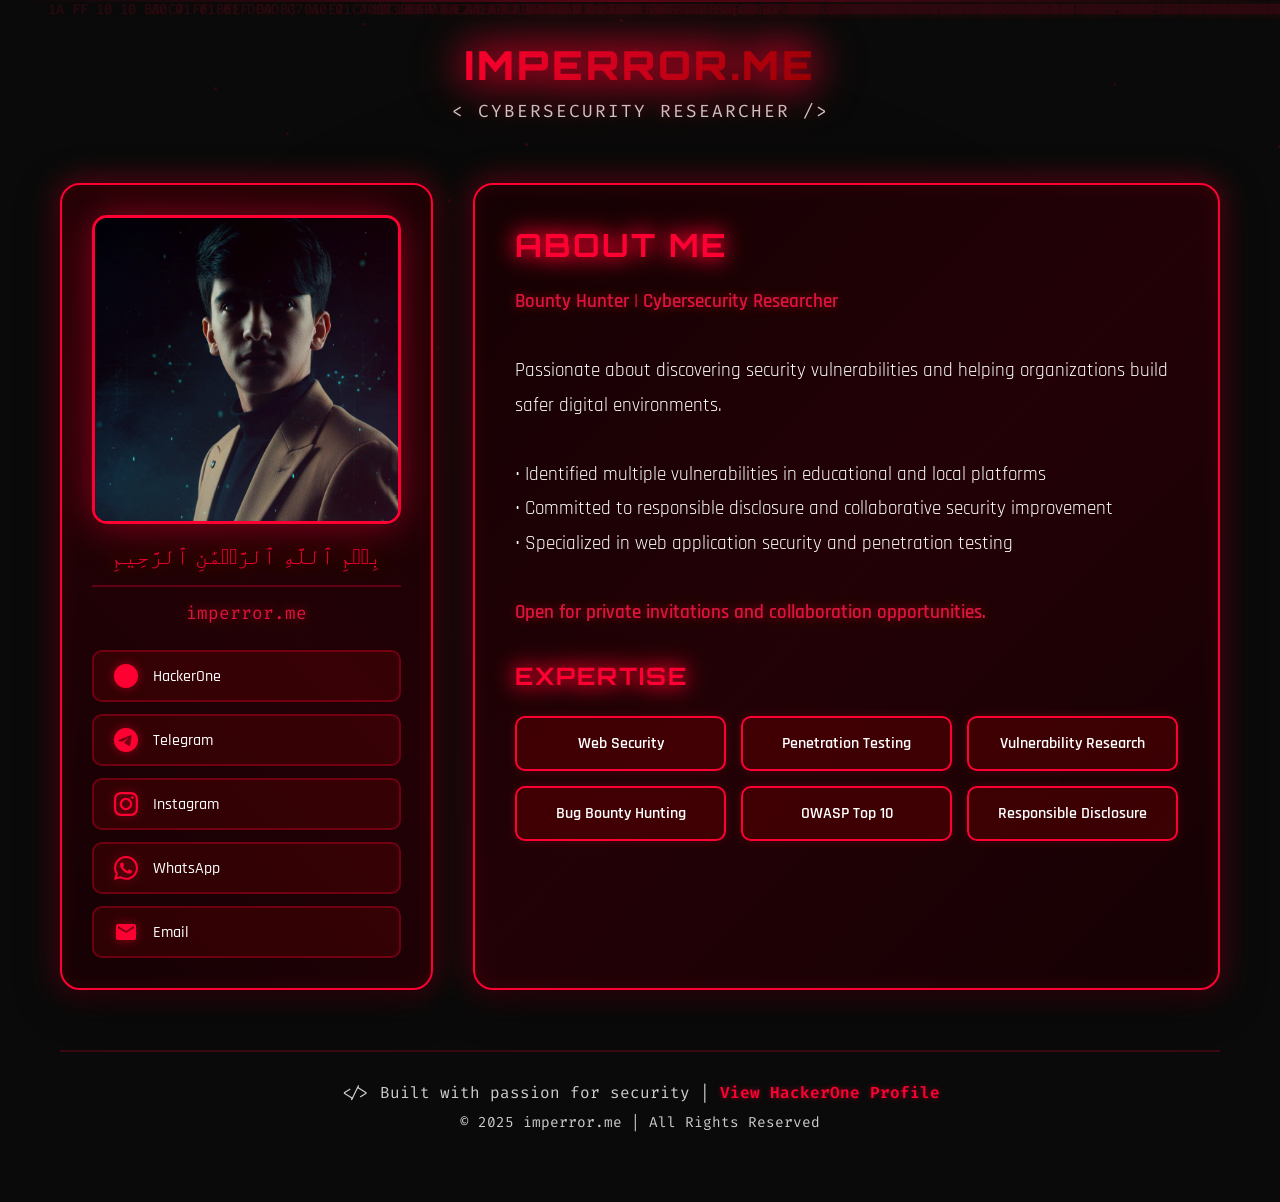
==== index.html @ f6ac3456 "Add red & black portfolio page" ====
<!DOCTYPE html>
<html lang="en">
<head>
    <meta charset="UTF-8">
    <meta name="viewport" content="width=device-width, initial-scale=1.0">
    <meta name="description" content="Abdulmajeed - Cybersecurity Researcher & Penetration Tester | imperror.me">
    <meta property="og:title" content="Abdulmajeed | Cybersecurity Researcher">
    <meta property="og:description" content="Bounty Hunter & Security Researcher specializing in vulnerability discovery and penetration testing">
    <meta property="og:url" content="https://imperror.me">
    <meta property="og:type" content="website">
    <title>Abdulmajeed | Cybersecurity Researcher</title>
    
    <!-- Fonts -->
    <link rel="preconnect" href="https://fonts.googleapis.com">
    <link rel="preconnect" href="https://fonts.gstatic.com" crossorigin>
    <link href="https://fonts.googleapis.com/css2?family=Orbitron:wght@400;500;700;900&family=Rajdhani:wght@300;400;500;600;700&family=Fira+Code:wght@300;400;500&display=swap" rel="stylesheet">
    
    <style>
        * {
            margin: 0;
            padding: 0;
            box-sizing: border-box;
        }

        :root {
            --blood-red: #ff0033;
            --dark-red: #8b0000;
            --crimson: #dc143c;
            --black: #0a0a0a;
            --darker-black: #000000;
            --card-bg: rgba(10, 0, 0, 0.85);
            --text-primary: #ffffff;
            --text-secondary: #cccccc;
            --glow-red: rgba(255, 0, 51, 0.5);
            --glow-dark-red: rgba(139, 0, 0, 0.4);
        }

        body {
            font-family: 'Rajdhani', sans-serif;
            background: var(--black);
            color: var(--text-primary);
            overflow-x: hidden;
            position: relative;
            min-height: 100vh;
        }

        /* Blood Drip Effect */
        .blood-overlay {
            position: fixed;
            top: 0;
            left: 0;
            width: 100%;
            height: 100%;
            pointer-events: none;
            z-index: 999;
            opacity: 0.1;
        }

        .blood-drip {
            position: absolute;
            width: 2px;
            height: 0;
            background: linear-gradient(to bottom, transparent, var(--blood-red));
            animation: drip linear infinite;
        }

        @keyframes drip {
            0% { height: 0; top: 0; opacity: 0; }
            10% { opacity: 1; }
            90% { opacity: 1; }
            100% { height: 100vh; top: 0; opacity: 0; }
        }

        /* Animated Background */
        .bg-animation {
            position: fixed;
            top: 0;
            left: 0;
            width: 100%;
            height: 100%;
            z-index: 0;
            opacity: 0.15;
            pointer-events: none;
            background: radial-gradient(ellipse at center, rgba(139, 0, 0, 0.2) 0%, transparent 70%);
        }

        .matrix-line {
            position: absolute;
            font-family: 'Fira Code', monospace;
            font-size: 14px;
            color: var(--blood-red);
            white-space: nowrap;
            animation: matrix-fall linear infinite;
            text-shadow: 0 0 10px var(--glow-red);
        }

        @keyframes matrix-fall {
            0% { transform: translateY(-100%); opacity: 0; }
            10% { opacity: 1; }
            90% { opacity: 1; }
            100% { transform: translateY(100vh); opacity: 0; }
        }

        /* Red Particle System */
        .particle {
            position: absolute;
            width: 3px;
            height: 3px;
            background: var(--blood-red);
            border-radius: 50%;
            animation: float-particle linear infinite;
            box-shadow: 0 0 15px var(--glow-red);
        }

        @keyframes float-particle {
            0% { transform: translate(0, 0) scale(1); opacity: 0; }
            10% { opacity: 1; }
            90% { opacity: 1; }
            100% { transform: translate(var(--tx), var(--ty)) scale(0); opacity: 0; }
        }

        /* Main Container */
        .container {
            position: relative;
            z-index: 1;
            max-width: 1200px;
            margin: 0 auto;
            padding: 40px 20px;
            min-height: 100vh;
            display: flex;
            flex-direction: column;
            justify-content: center;
        }

        /* Header */
        header {
            text-align: center;
            margin-bottom: 60px;
            animation: fadeInDown 1s ease-out;
        }

        .logo {
            font-family: 'Orbitron', sans-serif;
            font-size: 2.5rem;
            font-weight: 900;
            background: linear-gradient(135deg, var(--blood-red), var(--dark-red));
            -webkit-background-clip: text;
            -webkit-text-fill-color: transparent;
            background-clip: text;
            margin-bottom: 10px;
            text-shadow: 0 0 40px var(--glow-red);
            letter-spacing: 3px;
            animation: glow-pulse 2s ease-in-out infinite;
            filter: drop-shadow(0 0 20px var(--blood-red));
        }

        .tagline {
            font-family: 'Fira Code', monospace;
            font-size: 1.1rem;
            color: var(--text-secondary);
            letter-spacing: 2px;
            text-shadow: 0 0 10px rgba(255, 0, 51, 0.3);
        }

        @keyframes glow-pulse {
            0%, 100% { filter: brightness(1) drop-shadow(0 0 20px var(--blood-red)); }
            50% { filter: brightness(1.5) drop-shadow(0 0 40px var(--blood-red)); }
        }

        /* Main Content */
        .main-content {
            display: grid;
            grid-template-columns: 1fr 2fr;
            gap: 40px;
            margin-bottom: 60px;
            animation: fadeInUp 1s ease-out 0.3s both;
        }

        /* Profile Card */
        .profile-card {
            background: var(--card-bg);
            backdrop-filter: blur(10px);
            border: 2px solid var(--blood-red);
            border-radius: 20px;
            padding: 30px;
            box-shadow: 0 10px 40px rgba(0, 0, 0, 0.8),
                        0 0 30px var(--glow-red),
                        inset 0 0 20px rgba(139, 0, 0, 0.2);
            transition: all 0.3s ease;
            animation: slideInLeft 1s ease-out 0.5s both;
            position: relative;
            overflow: hidden;
        }

        .profile-card::before {
            content: '';
            position: absolute;
            top: -50%;
            left: -50%;
            width: 200%;
            height: 200%;
            background: linear-gradient(45deg, transparent, rgba(255, 0, 51, 0.1), transparent);
            animation: rotate-gradient 6s linear infinite;
        }

        @keyframes rotate-gradient {
            0% { transform: rotate(0deg); }
            100% { transform: rotate(360deg); }
        }

        .profile-card:hover {
            transform: translateY(-10px);
            box-shadow: 0 20px 60px rgba(0, 0, 0, 0.9),
                        0 0 60px var(--glow-red),
                        inset 0 0 30px rgba(139, 0, 0, 0.3);
            border-color: var(--crimson);
        }

        .profile-image {
            width: 100%;
            aspect-ratio: 1;
            border-radius: 15px;
            overflow: hidden;
            margin-bottom: 20px;
            border: 3px solid var(--blood-red);
            box-shadow: 0 0 40px var(--glow-red),
                        inset 0 0 20px rgba(0, 0, 0, 0.5);
            position: relative;
            z-index: 1;
        }

        .profile-image img {
            width: 100%;
            height: 100%;
            object-fit: cover;
            transition: transform 0.5s ease, filter 0.5s ease;
            filter: contrast(1.1) saturate(1.2);
        }

        .profile-image:hover img {
            transform: scale(1.08);
            filter: contrast(1.3) saturate(1.5) brightness(1.1);
        }

        .profile-image::after {
            content: '';
            position: absolute;
            top: 0;
            left: 0;
            right: 0;
            bottom: 0;
            background: linear-gradient(135deg, transparent, rgba(255, 0, 51, 0.15));
            pointer-events: none;
            z-index: 1;
        }

        .bismillah {
            text-align: center;
            font-family: 'Times New Roman', serif;
            font-size: 1.4rem;
            color: var(--blood-red);
            margin-bottom: 15px;
            padding-bottom: 15px;
            border-bottom: 2px solid rgba(255, 0, 51, 0.3);
            text-shadow: 0 0 15px var(--glow-red);
            position: relative;
            z-index: 1;
        }

        .website-link {
            text-align: center;
            font-family: 'Fira Code', monospace;
            color: var(--crimson);
            font-size: 1.1rem;
            margin-bottom: 25px;
            text-shadow: 0 0 10px var(--glow-red);
            position: relative;
            z-index: 1;
        }

        /* Social Links */
        .social-links {
            display: flex;
            flex-direction: column;
            gap: 12px;
            position: relative;
            z-index: 1;
        }

        .social-link {
            display: flex;
            align-items: center;
            gap: 15px;
            padding: 12px 20px;
            background: rgba(139, 0, 0, 0.2);
            border: 2px solid rgba(255, 0, 51, 0.3);
            border-radius: 10px;
            text-decoration: none;
            color: var(--text-primary);
            transition: all 0.3s ease;
            font-weight: 500;
            font-size: 1rem;
            position: relative;
            overflow: hidden;
        }

        .social-link::before {
            content: '';
            position: absolute;
            left: 0;
            top: 0;
            height: 100%;
            width: 0;
            background: linear-gradient(90deg, transparent, rgba(255, 0, 51, 0.3));
            transition: width 0.3s ease;
        }

        .social-link:hover::before {
            width: 100%;
        }

        .social-link:hover {
            background: rgba(139, 0, 0, 0.4);
            border-color: var(--blood-red);
            transform: translateX(10px);
            box-shadow: 0 0 30px var(--glow-red);
        }

        .social-icon {
            width: 24px;
            height: 24px;
            fill: var(--blood-red);
            flex-shrink: 0;
            filter: drop-shadow(0 0 5px var(--glow-red));
            z-index: 1;
        }

        /* About Section */
        .about-section {
            background: var(--card-bg);
            backdrop-filter: blur(10px);
            border: 2px solid var(--blood-red);
            border-radius: 20px;
            padding: 40px;
            box-shadow: 0 10px 40px rgba(0, 0, 0, 0.8),
                        0 0 30px var(--glow-red),
                        inset 0 0 20px rgba(139, 0, 0, 0.2);
            animation: slideInRight 1s ease-out 0.5s both;
            position: relative;
            overflow: hidden;
        }

        .about-section::before {
            content: '';
            position: absolute;
            top: -50%;
            right: -50%;
            width: 200%;
            height: 200%;
            background: linear-gradient(-45deg, transparent, rgba(255, 0, 51, 0.1), transparent);
            animation: rotate-gradient 8s linear infinite;
        }

        .section-title {
            font-family: 'Orbitron', sans-serif;
            font-size: 2rem;
            font-weight: 700;
            color: var(--blood-red);
            margin-bottom: 20px;
            text-shadow: 0 0 20px var(--glow-red);
            letter-spacing: 2px;
            position: relative;
            z-index: 1;
            filter: drop-shadow(0 0 10px var(--blood-red));
        }

        .about-text {
            font-size: 1.2rem;
            line-height: 1.8;
            color: var(--text-primary);
            margin-bottom: 30px;
            position: relative;
            z-index: 1;
        }

        .about-text strong {
            color: var(--crimson);
            font-weight: 600;
            text-shadow: 0 0 10px var(--glow-red);
        }

        .skills-grid {
            display: grid;
            grid-template-columns: repeat(auto-fit, minmax(200px, 1fr));
            gap: 15px;
            margin-top: 25px;
            position: relative;
            z-index: 1;
        }

        .skill-badge {
            background: rgba(139, 0, 0, 0.3);
            border: 2px solid var(--blood-red);
            border-radius: 10px;
            padding: 15px;
            text-align: center;
            font-weight: 600;
            transition: all 0.3s ease;
            font-size: 1rem;
            box-shadow: 0 0 10px rgba(255, 0, 51, 0.2);
            position: relative;
            overflow: hidden;
        }

        .skill-badge::before {
            content: '';
            position: absolute;
            top: 50%;
            left: 50%;
            width: 0;
            height: 0;
            background: radial-gradient(circle, rgba(255, 0, 51, 0.4), transparent);
            transform: translate(-50%, -50%);
            transition: width 0.5s ease, height 0.5s ease;
            border-radius: 50%;
        }

        .skill-badge:hover::before {
            width: 200%;
            height: 200%;
        }

        .skill-badge:hover {
            background: rgba(139, 0, 0, 0.5);
            transform: scale(1.05) rotate(2deg);
            box-shadow: 0 0 30px var(--glow-red);
            border-color: var(--crimson);
        }

        /* Footer */
        footer {
            text-align: center;
            padding: 30px;
            font-family: 'Fira Code', monospace;
            color: var(--text-secondary);
            animation: fadeIn 1s ease-out 1s both;
            border-top: 2px solid rgba(255, 0, 51, 0.2);
            position: relative;
            z-index: 1;
        }

        .hackerone-link {
            color: var(--blood-red);
            text-decoration: none;
            font-weight: 600;
            transition: all 0.3s ease;
            text-shadow: 0 0 5px var(--glow-red);
        }

        .hackerone-link:hover {
            text-shadow: 0 0 20px var(--glow-red);
            color: var(--crimson);
        }

        /* Animations */
        @keyframes fadeInDown {
            from {
                opacity: 0;
                transform: translateY(-30px);
            }
            to {
                opacity: 1;
                transform: translateY(0);
            }
        }

        @keyframes fadeInUp {
            from {
                opacity: 0;
                transform: translateY(30px);
            }
            to {
                opacity: 1;
                transform: translateY(0);
            }
        }

        @keyframes slideInLeft {
            from {
                opacity: 0;
                transform: translateX(-50px);
            }
            to {
                opacity: 1;
                transform: translateX(0);
            }
        }

        @keyframes slideInRight {
            from {
                opacity: 0;
                transform: translateX(50px);
            }
            to {
                opacity: 1;
                transform: translateX(0);
            }
        }

        @keyframes fadeIn {
            from { opacity: 0; }
            to { opacity: 1; }
        }

        /* Blood Splatter Effect */
        .blood-splatter {
            position: fixed;
            width: 100px;
            height: 100px;
            background: radial-gradient(circle, var(--blood-red), transparent);
            opacity: 0;
            animation: splatter 5s ease-in-out infinite;
            pointer-events: none;
            z-index: 0;
        }

        @keyframes splatter {
            0%, 100% { opacity: 0; transform: scale(0); }
            50% { opacity: 0.1; transform: scale(2); }
        }

        /* Responsive Design */
        @media (max-width: 968px) {
            .main-content {
                grid-template-columns: 1fr;
            }

            .logo {
                font-size: 2rem;
            }

            .section-title {
                font-size: 1.5rem;
            }

            .about-section {
                padding: 25px;
            }

            .profile-card {
                padding: 20px;
            }
        }

        @media (max-width: 480px) {
            .container {
                padding: 20px 15px;
            }

            .logo {
                font-size: 1.5rem;
            }

            .tagline {
                font-size: 0.9rem;
            }

            .skills-grid {
                grid-template-columns: 1fr;
            }
        }

        /* Glitch Effect on Hover */
        .glitch {
            position: relative;
            display: inline-block;
        }

        .glitch:hover::before,
        .glitch:hover::after {
            content: attr(data-text);
            position: absolute;
            top: 0;
            left: 0;
            width: 100%;
            height: 100%;
        }

        .glitch:hover::before {
            animation: glitch-1 0.3s infinite;
            color: var(--blood-red);
            z-index: -1;
        }

        .glitch:hover::after {
            animation: glitch-2 0.3s infinite;
            color: var(--dark-red);
            z-index: -2;
        }

        @keyframes glitch-1 {
            0% { transform: translate(0); }
            20% { transform: translate(-3px, 3px); }
            40% { transform: translate(-3px, -3px); }
            60% { transform: translate(3px, 3px); }
            80% { transform: translate(3px, -3px); }
            100% { transform: translate(0); }
        }

        @keyframes glitch-2 {
            0% { transform: translate(0); }
            20% { transform: translate(3px, -3px); }
            40% { transform: translate(3px, 3px); }
            60% { transform: translate(-3px, -3px); }
            80% { transform: translate(-3px, 3px); }
            100% { transform: translate(0); }
        }

        /* Scan Line Effect */
        .scan-line {
            position: fixed;
            top: 0;
            left: 0;
            width: 100%;
            height: 2px;
            background: linear-gradient(90deg, transparent, var(--blood-red), transparent);
            animation: scan 4s linear infinite;
            pointer-events: none;
            z-index: 1000;
            opacity: 0.3;
        }

        @keyframes scan {
            0% { top: 0; }
            100% { top: 100%; }
        }
    </style>
</head>
<body>
    <!-- Scan Line Effect -->
    <div class="scan-line"></div>

    <!-- Blood Drip Overlay -->
    <div class="blood-overlay" id="bloodOverlay"></div>

    <!-- Blood Splatter Effects -->
    <div class="blood-splatter" style="top: 10%; left: 5%;"></div>
    <div class="blood-splatter" style="top: 70%; right: 10%; animation-delay: 2s;"></div>
    <div class="blood-splatter" style="bottom: 20%; left: 15%; animation-delay: 3.5s;"></div>

    <!-- Animated Background -->
    <div class="bg-animation" id="bgAnimation"></div>

    <div class="container">
        <!-- Header -->
        <header>
            <h1 class="logo glitch" data-text="IMPERROR.ME">IMPERROR.ME</h1>
            <p class="tagline">&lt; CYBERSECURITY RESEARCHER /&gt;</p>
        </header>

        <!-- Main Content -->
        <div class="main-content">
            <!-- Profile Card -->
            <div class="profile-card">
                <div class="profile-image">
                    <img src="[data-uri]" alt="Abdulmajeed - Cybersecurity Researcher" id="profileImage">
                </div>

                <div class="bismillah">بِسۡمِ ٱللَّهِ ٱلرَّحۡمَٰنِ ٱلرَّحِيمِ</div>
                <div class="website-link">imperror.me</div>

                <div class="social-links">
                    <a href="https://hackerone.com/iq_max" target="_blank" class="social-link">
                        <svg class="social-icon" viewBox="0 0 24 24" xmlns="http://www.w3.org/2000/svg">
                            <path d="M12 0C5.373 0 0 5.373 0 12s5.373 12 12 12 12-5.373 12-12S18.627 0 12 0zm4.5 7.5h-9v9h9v-9z"/>
                        </svg>
                        <span>HackerOne</span>
                    </a>

                    <a href="https://t.me/majeed964" target="_blank" class="social-link">
                        <svg class="social-icon" viewBox="0 0 24 24" xmlns="http://www.w3.org/2000/svg">
                            <path d="M12 0C5.373 0 0 5.373 0 12s5.373 12 12 12 12-5.373 12-12S18.627 0 12 0zm5.562 8.161c-.18 1.897-.962 6.502-1.359 8.627-.168.9-.5 1.201-.82 1.23-.697.064-1.226-.461-1.901-.903-1.056-.693-1.653-1.124-2.678-1.8-1.185-.781-.417-1.21.258-1.91.177-.184 3.247-2.977 3.307-3.23.007-.032.014-.15-.056-.212s-.174-.041-.249-.024c-.106.024-1.793 1.139-5.062 3.345-.479.329-.913.489-1.302.481-.428-.009-1.252-.241-1.865-.44-.752-.244-1.349-.374-1.297-.789.027-.216.325-.437.893-.663 3.498-1.524 5.831-2.529 6.998-3.014 3.332-1.386 4.025-1.627 4.476-1.635.099-.002.321.023.465.14.121.099.155.232.171.326.016.093.036.307.02.473z"/>
                        </svg>
                        <span>Telegram</span>
                    </a>

                    <a href="https://instagram.com/jqd.u" target="_blank" class="social-link">
                        <svg class="social-icon" viewBox="0 0 24 24" xmlns="http://www.w3.org/2000/svg">
                            <path d="M12 2.163c3.204 0 3.584.012 4.85.07 3.252.148 4.771 1.691 4.919 4.919.058 1.265.069 1.645.069 4.849 0 3.205-.012 3.584-.069 4.849-.149 3.225-1.664 4.771-4.919 4.919-1.266.058-1.644.07-4.85.07-3.204 0-3.584-.012-4.849-.07-3.26-.149-4.771-1.699-4.919-4.92-.058-1.265-.07-1.644-.07-4.849 0-3.204.013-3.583.07-4.849.149-3.227 1.664-4.771 4.919-4.919 1.266-.057 1.645-.069 4.849-.069zm0-2.163c-3.259 0-3.667.014-4.947.072-4.358.2-6.78 2.618-6.98 6.98-.059 1.281-.073 1.689-.073 4.948 0 3.259.014 3.668.072 4.948.2 4.358 2.618 6.78 6.98 6.98 1.281.058 1.689.072 4.948.072 3.259 0 3.668-.014 4.948-.072 4.354-.2 6.782-2.618 6.979-6.98.059-1.28.073-1.689.073-4.948 0-3.259-.014-3.667-.072-4.947-.196-4.354-2.617-6.78-6.979-6.98-1.281-.059-1.69-.073-4.949-.073zm0 5.838c-3.403 0-6.162 2.759-6.162 6.162s2.759 6.163 6.162 6.163 6.162-2.759 6.162-6.163c0-3.403-2.759-6.162-6.162-6.162zm0 10.162c-2.209 0-4-1.79-4-4 0-2.209 1.791-4 4-4s4 1.791 4 4c0 2.21-1.791 4-4 4zm6.406-11.845c-.796 0-1.441.645-1.441 1.44s.645 1.44 1.441 1.44c.795 0 1.439-.645 1.439-1.44s-.644-1.44-1.439-1.44z"/>
                        </svg>
                        <span>Instagram</span>
                    </a>

                    <a href="https://wa.me/9647723486482" target="_blank" class="social-link">
                        <svg class="social-icon" viewBox="0 0 24 24" xmlns="http://www.w3.org/2000/svg">
                            <path d="M17.472 14.382c-.297-.149-1.758-.867-2.03-.967-.273-.099-.471-.148-.67.15-.197.297-.767.966-.94 1.164-.173.199-.347.223-.644.075-.297-.15-1.255-.463-2.39-1.475-.883-.788-1.48-1.761-1.653-2.059-.173-.297-.018-.458.13-.606.134-.133.298-.347.446-.52.149-.174.198-.298.298-.497.099-.198.05-.371-.025-.52-.075-.149-.669-1.612-.916-2.207-.242-.579-.487-.5-.669-.51-.173-.008-.371-.01-.57-.01-.198 0-.52.074-.792.372-.272.297-1.04 1.016-1.04 2.479 0 1.462 1.065 2.875 1.213 3.074.149.198 2.096 3.2 5.077 4.487.709.306 1.262.489 1.694.625.712.227 1.36.195 1.871.118.571-.085 1.758-.719 2.006-1.413.248-.694.248-1.289.173-1.413-.074-.124-.272-.198-.57-.347m-5.421 7.403h-.004a9.87 9.87 0 01-5.031-1.378l-.361-.214-3.741.982.998-3.648-.235-.374a9.86 9.86 0 01-1.51-5.26c.001-5.45 4.436-9.884 9.888-9.884 2.64 0 5.122 1.03 6.988 2.898a9.825 9.825 0 012.893 6.994c-.003 5.45-4.437 9.884-9.885 9.884m8.413-18.297A11.815 11.815 0 0012.05 0C5.495 0 .16 5.335.157 11.892c0 2.096.547 4.142 1.588 5.945L.057 24l6.305-1.654a11.882 11.882 0 005.683 1.448h.005c6.554 0 11.89-5.335 11.893-11.893a11.821 11.821 0 00-3.48-8.413Z"/>
                        </svg>
                        <span>WhatsApp</span>
                    </a>

                    <a href="mailto:iq_max@wearehackerone.com" class="social-link">
                        <svg class="social-icon" viewBox="0 0 24 24" xmlns="http://www.w3.org/2000/svg">
                            <path d="M20 4H4c-1.1 0-1.99.9-1.99 2L2 18c0 1.1.9 2 2 2h16c1.1 0 2-.9 2-2V6c0-1.1-.9-2-2-2zm0 4l-8 5-8-5V6l8 5 8-5v2z"/>
                        </svg>
                        <span>Email</span>
                    </a>
                </div>
            </div>

            <!-- About Section -->
            <div class="about-section">
                <h2 class="section-title">ABOUT ME</h2>
                <div class="about-text">
                    <strong>Bounty Hunter | Cybersecurity Researcher</strong><br><br>
                    
                    Passionate about discovering security vulnerabilities and helping organizations build safer digital environments.<br><br>
                    
                    • Identified multiple vulnerabilities in educational and local platforms<br>
                    • Committed to responsible disclosure and collaborative security improvement<br>
                    • Specialized in web application security and penetration testing<br><br>
                    
                    <strong>Open for private invitations and collaboration opportunities.</strong>
                </div>

                <h3 class="section-title" style="font-size: 1.5rem; margin-top: 30px;">EXPERTISE</h3>
                <div class="skills-grid">
                    <div class="skill-badge">Web Security</div>
                    <div class="skill-badge">Penetration Testing</div>
                    <div class="skill-badge">Vulnerability Research</div>
                    <div class="skill-badge">Bug Bounty Hunting</div>
                    <div class="skill-badge">OWASP Top 10</div>
                    <div class="skill-badge">Responsible Disclosure</div>
                </div>
            </div>
        </div>

        <!-- Footer -->
        <footer>
            <p>
                &lt;/&gt; Built with passion for security | 
                <a href="https://hackerone.com/iq_max" target="_blank" class="hackerone-link">View HackerOne Profile</a>
            </p>
            <p style="margin-top: 10px; font-size: 0.9rem;">© 2025 imperror.me | All Rights Reserved</p>
        </footer>
    </div>

    <script>
        // Matrix Background Animation with Red Theme
        function createMatrixEffect() {
            const container = document.getElementById('bgAnimation');
            const lines = 20;
            
            for (let i = 0; i < lines; i++) {
                const line = document.createElement('div');
                line.className = 'matrix-line';
                line.style.left = `${Math.random() * 100}%`;
                line.style.animationDuration = `${5 + Math.random() * 10}s`;
                line.style.animationDelay = `${Math.random() * 5}s`;
                
                const codes = ['01', '10', '0x', '1A', 'FF', 'A0', 'B3', 'C7', 'D9', 'E2', 'DEAD', 'BEEF'];
                let text = '';
                for (let j = 0; j < 20; j++) {
                    text += codes[Math.floor(Math.random() * codes.length)] + ' ';
                }
                line.textContent = text;
                
                container.appendChild(line);
            }
        }

        // Red Particle System
        function createParticles() {
            const container = document.getElementById('bgAnimation');
            const particles = 40;
            
            for (let i = 0; i < particles; i++) {
                const particle = document.createElement('div');
                particle.className = 'particle';
                particle.style.left = `${Math.random() * 100}%`;
                particle.style.top = `${Math.random() * 100}%`;
                particle.style.setProperty('--tx', `${(Math.random() - 0.5) * 200}px`);
                particle.style.setProperty('--ty', `${(Math.random() - 0.5) * 200}px`);
                particle.style.animationDuration = `${3 + Math.random() * 4}s`;
                particle.style.animationDelay = `${Math.random() * 3}s`;
                
                container.appendChild(particle);
            }
        }

        // Blood Drip Effect
        function createBloodDrips() {
            const container = document.getElementById('bloodOverlay');
            const drips = 10;
            
            for (let i = 0; i < drips; i++) {
                const drip = document.createElement('div');
                drip.className = 'blood-drip';
                drip.style.left = `${Math.random() * 100}%`;
                drip.style.animationDuration = `${3 + Math.random() * 5}s`;
                drip.style.animationDelay = `${Math.random() * 4}s`;
                
                container.appendChild(drip);
            }
        }

        // Initialize all effects
        createMatrixEffect();
        createParticles();
        createBloodDrips();
    </script>
</body>
</html>
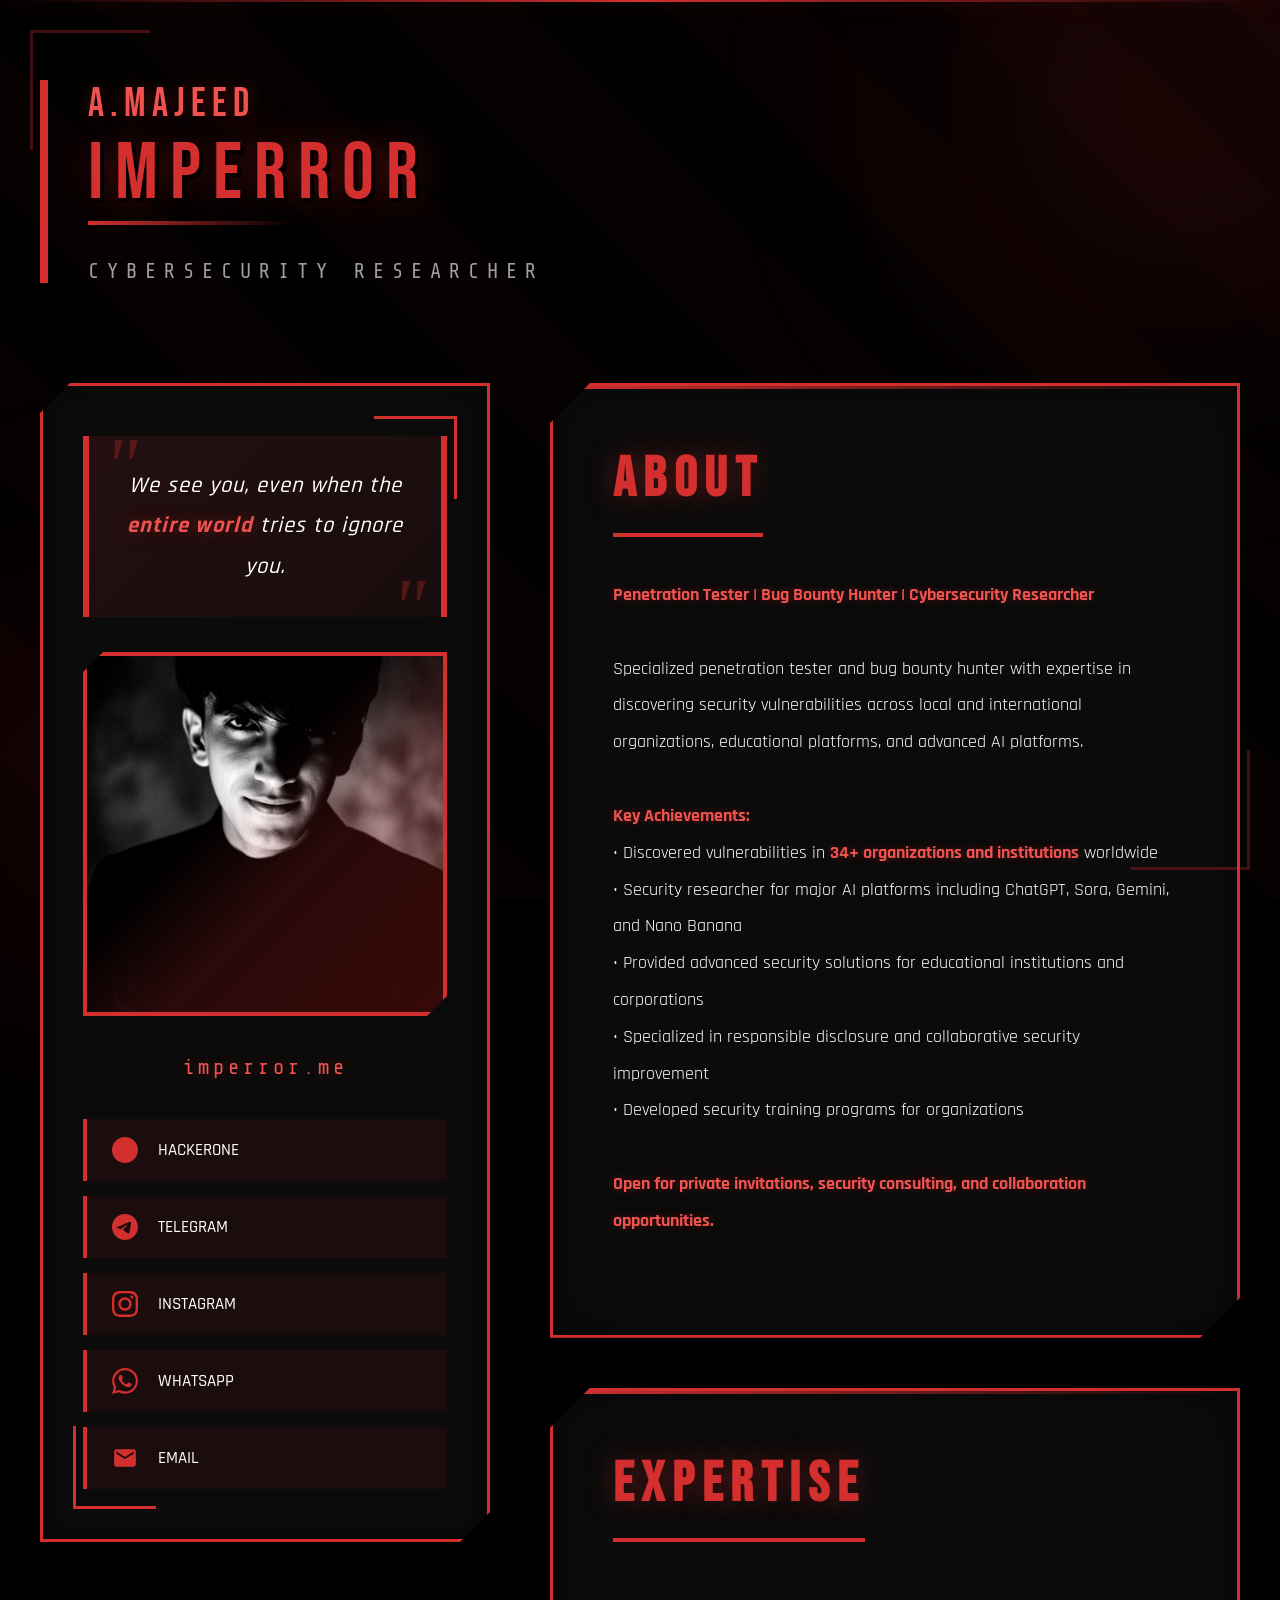
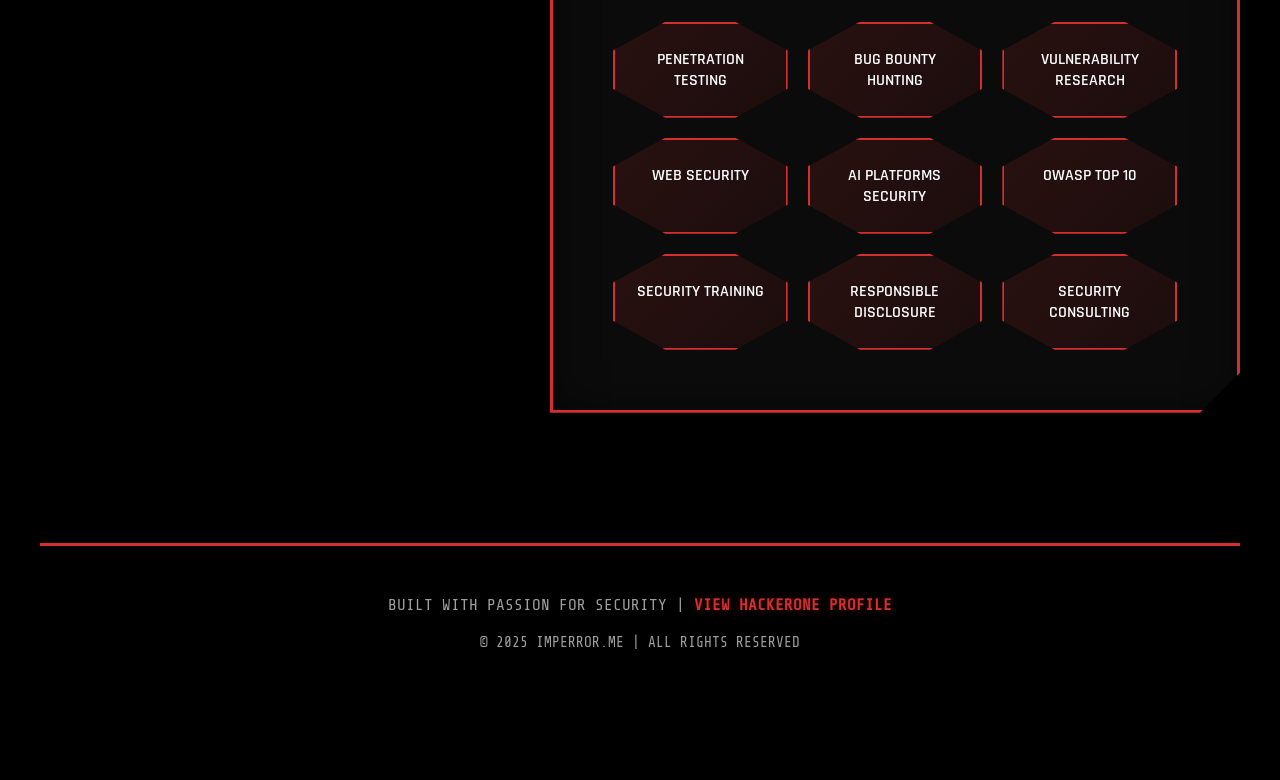
==== commit 6b602c7b: "Update index.html" ====
--- a/index.html
+++ b/index.html
@@ -5,7 +5,7 @@
     <meta name="viewport" content="width=device-width, initial-scale=1.0">
     <meta name="description" content="Abdulmajeed - Cybersecurity Researcher & Penetration Tester | imperror.me">
     <meta property="og:title" content="Abdulmajeed | Cybersecurity Researcher">
-    <meta property="og:description" content="Bounty Hunter & Security Researcher specializing in vulnerability discovery and penetration testing">
+    <meta property="og:description" content="Penetration Tester & Bug Bounty Hunter - 34+ Organizations Secured">
     <meta property="og:url" content="https://imperror.me">
     <meta property="og:type" content="website">
     <title>Abdulmajeed | Cybersecurity Researcher</title>
@@ -13,7 +13,7 @@
     <!-- Fonts -->
     <link rel="preconnect" href="https://fonts.googleapis.com">
     <link rel="preconnect" href="https://fonts.gstatic.com" crossorigin>
-    <link href="https://fonts.googleapis.com/css2?family=Orbitron:wght@400;500;700;900&family=Rajdhani:wght@300;400;500;600;700&family=Fira+Code:wght@300;400;500&display=swap" rel="stylesheet">
+    <link href="https://fonts.googleapis.com/css2?family=Bebas+Neue&family=Rajdhani:wght@300;400;500;600;700&family=Share+Tech+Mono&display=swap" rel="stylesheet">
     
     <style>
         * {
@@ -23,223 +23,234 @@
         }
 
         :root {
-            --blood-red: #ff0033;
-            --dark-red: #8b0000;
-            --crimson: #dc143c;
-            --black: #0a0a0a;
-            --darker-black: #000000;
-            --card-bg: rgba(10, 0, 0, 0.85);
-            --text-primary: #ffffff;
-            --text-secondary: #cccccc;
-            --glow-red: rgba(255, 0, 51, 0.5);
-            --glow-dark-red: rgba(139, 0, 0, 0.4);
+            --blood-red: #d32f2f;
+            --dark-blood: #b71c1c;
+            --light-blood: #ef5350;
+            --deep-black: #0d0d0d;
+            --pure-black: #000000;
+            --card-bg: rgba(13, 13, 13, 0.92);
+            --text-white: #ffffff;
+            --text-gray: #9e9e9e;
+            --red-glow: rgba(211, 47, 47, 0.4);
+            --red-shadow: rgba(183, 28, 28, 0.6);
         }
 
         body {
             font-family: 'Rajdhani', sans-serif;
-            background: var(--black);
-            color: var(--text-primary);
+            background: var(--pure-black);
+            color: var(--text-white);
             overflow-x: hidden;
             position: relative;
-            min-height: 100vh;
-        }
-
-        /* Blood Drip Effect */
-        .blood-overlay {
+        }
+
+        /* Diagonal Stripes Background */
+        .stripe-bg {
             position: fixed;
             top: 0;
             left: 0;
             width: 100%;
             height: 100%;
+            background: 
+                repeating-linear-gradient(
+                    45deg,
+                    transparent,
+                    transparent 100px,
+                    rgba(211, 47, 47, 0.03) 100px,
+                    rgba(211, 47, 47, 0.03) 200px
+                );
+            z-index: 0;
             pointer-events: none;
-            z-index: 999;
-            opacity: 0.1;
-        }
-
-        .blood-drip {
-            position: absolute;
-            width: 2px;
-            height: 0;
-            background: linear-gradient(to bottom, transparent, var(--blood-red));
-            animation: drip linear infinite;
-        }
-
-        @keyframes drip {
-            0% { height: 0; top: 0; opacity: 0; }
-            10% { opacity: 1; }
-            90% { opacity: 1; }
-            100% { height: 100vh; top: 0; opacity: 0; }
-        }
-
-        /* Animated Background */
-        .bg-animation {
+        }
+
+        /* Hexagonal Pattern Overlay */
+        .hex-pattern {
             position: fixed;
-            top: 0;
-            left: 0;
             width: 100%;
             height: 100%;
+            opacity: 0.05;
+            background-image: 
+                radial-gradient(circle, var(--blood-red) 1px, transparent 1px);
+            background-size: 40px 40px;
             z-index: 0;
+            pointer-events: none;
+            animation: pattern-shift 30s linear infinite;
+        }
+
+        @keyframes pattern-shift {
+            0% { transform: translate(0, 0); }
+            100% { transform: translate(40px, 40px); }
+        }
+
+        /* Red Glow Spots */
+        .glow-spot {
+            position: fixed;
+            border-radius: 50%;
+            filter: blur(120px);
             opacity: 0.15;
             pointer-events: none;
-            background: radial-gradient(ellipse at center, rgba(139, 0, 0, 0.2) 0%, transparent 70%);
-        }
-
-        .matrix-line {
-            position: absolute;
-            font-family: 'Fira Code', monospace;
-            font-size: 14px;
-            color: var(--blood-red);
-            white-space: nowrap;
-            animation: matrix-fall linear infinite;
-            text-shadow: 0 0 10px var(--glow-red);
-        }
-
-        @keyframes matrix-fall {
-            0% { transform: translateY(-100%); opacity: 0; }
-            10% { opacity: 1; }
-            90% { opacity: 1; }
-            100% { transform: translateY(100vh); opacity: 0; }
-        }
-
-        /* Red Particle System */
-        .particle {
-            position: absolute;
-            width: 3px;
-            height: 3px;
-            background: var(--blood-red);
-            border-radius: 50%;
-            animation: float-particle linear infinite;
-            box-shadow: 0 0 15px var(--glow-red);
-        }
-
-        @keyframes float-particle {
-            0% { transform: translate(0, 0) scale(1); opacity: 0; }
-            10% { opacity: 1; }
-            90% { opacity: 1; }
-            100% { transform: translate(var(--tx), var(--ty)) scale(0); opacity: 0; }
+            z-index: 0;
+        }
+
+        .spot-1 {
+            width: 600px;
+            height: 600px;
+            background: radial-gradient(circle, var(--blood-red), transparent);
+            top: -200px;
+            right: -200px;
+            animation: pulse-spot 8s ease-in-out infinite;
+        }
+
+        .spot-2 {
+            width: 500px;
+            height: 500px;
+            background: radial-gradient(circle, var(--dark-blood), transparent);
+            bottom: -150px;
+            left: -150px;
+            animation: pulse-spot 10s ease-in-out infinite 3s;
+        }
+
+        @keyframes pulse-spot {
+            0%, 100% { transform: scale(1); opacity: 0.15; }
+            50% { transform: scale(1.2); opacity: 0.25; }
         }
 
         /* Main Container */
         .container {
             position: relative;
             z-index: 1;
-            max-width: 1200px;
+            max-width: 1600px;
             margin: 0 auto;
-            padding: 40px 20px;
-            min-height: 100vh;
-            display: flex;
-            flex-direction: column;
-            justify-content: center;
-        }
-
-        /* Header */
+            padding: 80px 40px;
+        }
+
+        /* Header - Brutalist Style */
         header {
-            text-align: center;
-            margin-bottom: 60px;
-            animation: fadeInDown 1s ease-out;
+            text-align: left;
+            margin-bottom: 100px;
+            border-left: 8px solid var(--blood-red);
+            padding-left: 40px;
+            animation: slideInLeft 0.8s cubic-bezier(0.23, 1, 0.32, 1);
         }
 
         .logo {
-            font-family: 'Orbitron', sans-serif;
-            font-size: 2.5rem;
-            font-weight: 900;
-            background: linear-gradient(135deg, var(--blood-red), var(--dark-red));
-            -webkit-background-clip: text;
-            -webkit-text-fill-color: transparent;
-            background-clip: text;
-            margin-bottom: 10px;
-            text-shadow: 0 0 40px var(--glow-red);
-            letter-spacing: 3px;
-            animation: glow-pulse 2s ease-in-out infinite;
-            filter: drop-shadow(0 0 20px var(--blood-red));
+            font-family: 'Bebas Neue', sans-serif;
+            font-size: 5rem;
+            font-weight: 400;
+            color: var(--blood-red);
+            letter-spacing: 12px;
+            line-height: 0.9;
+            text-transform: uppercase;
+            position: relative;
+            display: inline-block;
+            text-shadow: 
+                4px 4px 0 rgba(0, 0, 0, 0.8),
+                0 0 40px var(--red-glow);
+            margin-bottom: 20px;
+        }
+
+        .logo::after {
+            content: '';
+            position: absolute;
+            bottom: -15px;
+            left: 0;
+            width: 60%;
+            height: 4px;
+            background: linear-gradient(90deg, var(--blood-red), transparent);
         }
 
         .tagline {
-            font-family: 'Fira Code', monospace;
-            font-size: 1.1rem;
-            color: var(--text-secondary);
-            letter-spacing: 2px;
-            text-shadow: 0 0 10px rgba(255, 0, 51, 0.3);
-        }
-
-        @keyframes glow-pulse {
-            0%, 100% { filter: brightness(1) drop-shadow(0 0 20px var(--blood-red)); }
-            50% { filter: brightness(1.5) drop-shadow(0 0 40px var(--blood-red)); }
-        }
-
-        /* Main Content */
-        .main-content {
+            font-family: 'Share Tech Mono', monospace;
+            font-size: 1.3rem;
+            color: var(--text-gray);
+            letter-spacing: 8px;
+            text-transform: uppercase;
+            margin-top: 30px;
+        }
+
+        /* Grid Layout */
+        .content-grid {
             display: grid;
-            grid-template-columns: 1fr 2fr;
-            gap: 40px;
-            margin-bottom: 60px;
-            animation: fadeInUp 1s ease-out 0.3s both;
-        }
-
-        /* Profile Card */
-        .profile-card {
+            grid-template-columns: 450px 1fr;
+            gap: 60px;
+            animation: fadeInUp 1s cubic-bezier(0.23, 1, 0.32, 1) 0.3s both;
+        }
+
+        /* Profile Section - Angular Design */
+        .profile-section {
+            position: relative;
+        }
+
+        .profile-wrapper {
             background: var(--card-bg);
-            backdrop-filter: blur(10px);
-            border: 2px solid var(--blood-red);
-            border-radius: 20px;
-            padding: 30px;
-            box-shadow: 0 10px 40px rgba(0, 0, 0, 0.8),
-                        0 0 30px var(--glow-red),
-                        inset 0 0 20px rgba(139, 0, 0, 0.2);
-            transition: all 0.3s ease;
-            animation: slideInLeft 1s ease-out 0.5s both;
-            position: relative;
-            overflow: hidden;
-        }
-
-        .profile-card::before {
+            border: 3px solid var(--blood-red);
+            position: relative;
+            clip-path: polygon(
+                0 30px, 30px 0,
+                100% 0, 100% calc(100% - 30px),
+                calc(100% - 30px) 100%,
+                0 100%
+            );
+            padding: 50px 40px;
+            box-shadow: 
+                0 0 0 3px var(--pure-black),
+                0 20px 60px rgba(211, 47, 47, 0.3),
+                inset 0 0 30px rgba(0, 0, 0, 0.5);
+        }
+
+        .profile-wrapper::before {
             content: '';
             position: absolute;
-            top: -50%;
-            left: -50%;
-            width: 200%;
-            height: 200%;
-            background: linear-gradient(45deg, transparent, rgba(255, 0, 51, 0.1), transparent);
-            animation: rotate-gradient 6s linear infinite;
-        }
-
-        @keyframes rotate-gradient {
-            0% { transform: rotate(0deg); }
-            100% { transform: rotate(360deg); }
-        }
-
-        .profile-card:hover {
-            transform: translateY(-10px);
-            box-shadow: 0 20px 60px rgba(0, 0, 0, 0.9),
-                        0 0 60px var(--glow-red),
-                        inset 0 0 30px rgba(139, 0, 0, 0.3);
-            border-color: var(--crimson);
+            top: 30px;
+            right: 30px;
+            width: 80px;
+            height: 80px;
+            border-top: 3px solid var(--blood-red);
+            border-right: 3px solid var(--blood-red);
+        }
+
+        .profile-wrapper::after {
+            content: '';
+            position: absolute;
+            bottom: 30px;
+            left: 30px;
+            width: 80px;
+            height: 80px;
+            border-bottom: 3px solid var(--blood-red);
+            border-left: 3px solid var(--blood-red);
+        }
+
+        .profile-image-container {
+            position: relative;
+            margin-bottom: 40px;
         }
 
         .profile-image {
             width: 100%;
             aspect-ratio: 1;
-            border-radius: 15px;
+            clip-path: polygon(
+                20px 0, 100% 0,
+                100% calc(100% - 20px),
+                calc(100% - 20px) 100%,
+                0 100%, 0 20px
+            );
             overflow: hidden;
-            margin-bottom: 20px;
-            border: 3px solid var(--blood-red);
-            box-shadow: 0 0 40px var(--glow-red),
-                        inset 0 0 20px rgba(0, 0, 0, 0.5);
-            position: relative;
-            z-index: 1;
+            border: 4px solid var(--blood-red);
+            box-shadow: 
+                0 0 40px var(--red-glow),
+                inset 0 0 20px rgba(0, 0, 0, 0.7);
+            position: relative;
         }
 
         .profile-image img {
             width: 100%;
             height: 100%;
             object-fit: cover;
-            transition: transform 0.5s ease, filter 0.5s ease;
-            filter: contrast(1.1) saturate(1.2);
+            transition: transform 0.6s ease;
+            filter: contrast(1.15) brightness(1.05);
         }
 
         .profile-image:hover img {
-            transform: scale(1.08);
-            filter: contrast(1.3) saturate(1.5) brightness(1.1);
+            transform: scale(1.1);
         }
 
         .profile-image::after {
@@ -249,487 +260,498 @@
             left: 0;
             right: 0;
             bottom: 0;
-            background: linear-gradient(135deg, transparent, rgba(255, 0, 51, 0.15));
+            background: linear-gradient(
+                135deg,
+                transparent 40%,
+                rgba(211, 47, 47, 0.2) 60%,
+                rgba(183, 28, 28, 0.3) 100%
+            );
             pointer-events: none;
-            z-index: 1;
-        }
-
-        .bismillah {
+        }
+
+        .quote-box {
             text-align: center;
-            font-family: 'Times New Roman', serif;
+            font-family: 'Rajdhani', sans-serif;
             font-size: 1.4rem;
+            font-weight: 500;
+            font-style: italic;
+            color: var(--text-white);
+            margin-bottom: 35px;
+            padding: 30px 25px;
+            background: linear-gradient(135deg, rgba(211, 47, 47, 0.12), rgba(183, 28, 28, 0.08));
+            border-left: 6px solid var(--blood-red);
+            border-right: 6px solid var(--blood-red);
+            position: relative;
+            line-height: 1.8;
+            letter-spacing: 1px;
+        }
+
+        .quote-box::before {
+            content: '"';
+            position: absolute;
+            top: -10px;
+            left: 15px;
+            font-size: 5rem;
             color: var(--blood-red);
-            margin-bottom: 15px;
-            padding-bottom: 15px;
-            border-bottom: 2px solid rgba(255, 0, 51, 0.3);
-            text-shadow: 0 0 15px var(--glow-red);
-            position: relative;
-            z-index: 1;
-        }
-
-        .website-link {
+            opacity: 0.3;
+            font-family: Georgia, serif;
+            line-height: 1;
+        }
+
+        .quote-box::after {
+            content: '"';
+            position: absolute;
+            bottom: -30px;
+            right: 15px;
+            font-size: 5rem;
+            color: var(--blood-red);
+            opacity: 0.3;
+            font-family: Georgia, serif;
+            line-height: 1;
+        }
+
+        .quote-highlight {
+            color: var(--light-blood);
+            font-weight: 700;
+            text-shadow: 0 0 15px var(--red-glow);
+        }
+
+        .website-tag {
+            font-family: 'Share Tech Mono', monospace;
             text-align: center;
-            font-family: 'Fira Code', monospace;
-            color: var(--crimson);
-            font-size: 1.1rem;
-            margin-bottom: 25px;
-            text-shadow: 0 0 10px var(--glow-red);
-            position: relative;
-            z-index: 1;
-        }
-
-        /* Social Links */
-        .social-links {
-            display: flex;
-            flex-direction: column;
-            gap: 12px;
-            position: relative;
-            z-index: 1;
-        }
-
-        .social-link {
+            font-size: 1.3rem;
+            color: var(--light-blood);
+            letter-spacing: 4px;
+            margin-bottom: 40px;
+            text-shadow: 0 0 15px var(--red-glow);
+        }
+
+        /* Social Links - Modern Brutal */
+        .social-grid {
+            display: grid;
+            gap: 15px;
+        }
+
+        .social-item {
             display: flex;
             align-items: center;
-            gap: 15px;
-            padding: 12px 20px;
-            background: rgba(139, 0, 0, 0.2);
-            border: 2px solid rgba(255, 0, 51, 0.3);
-            border-radius: 10px;
+            gap: 20px;
+            padding: 18px 25px;
+            background: rgba(211, 47, 47, 0.08);
+            border-left: 4px solid var(--blood-red);
             text-decoration: none;
-            color: var(--text-primary);
-            transition: all 0.3s ease;
+            color: var(--text-white);
             font-weight: 500;
-            font-size: 1rem;
+            font-size: 1.05rem;
+            transition: all 0.3s cubic-bezier(0.23, 1, 0.32, 1);
             position: relative;
             overflow: hidden;
         }
 
-        .social-link::before {
+        .social-item::before {
             content: '';
             position: absolute;
             left: 0;
             top: 0;
+            width: 0;
             height: 100%;
-            width: 0;
-            background: linear-gradient(90deg, transparent, rgba(255, 0, 51, 0.3));
+            background: var(--blood-red);
             transition: width 0.3s ease;
-        }
-
-        .social-link:hover::before {
+            z-index: -1;
+        }
+
+        .social-item:hover::before {
             width: 100%;
         }
 
-        .social-link:hover {
-            background: rgba(139, 0, 0, 0.4);
-            border-color: var(--blood-red);
-            transform: translateX(10px);
-            box-shadow: 0 0 30px var(--glow-red);
+        .social-item:hover {
+            transform: translateX(12px);
+            border-left-width: 8px;
+            box-shadow: 0 5px 20px var(--red-shadow);
         }
 
         .social-icon {
-            width: 24px;
-            height: 24px;
+            width: 26px;
+            height: 26px;
             fill: var(--blood-red);
-            flex-shrink: 0;
-            filter: drop-shadow(0 0 5px var(--glow-red));
-            z-index: 1;
-        }
-
-        /* About Section */
-        .about-section {
+            transition: fill 0.3s ease;
+        }
+
+        .social-item:hover .social-icon {
+            fill: white;
+        }
+
+        /* Main Content - Angular Layout */
+        .main-content {
+            position: relative;
+        }
+
+        .content-block {
             background: var(--card-bg);
-            backdrop-filter: blur(10px);
+            border: 3px solid var(--blood-red);
+            clip-path: polygon(
+                0 40px, 40px 0,
+                100% 0, 100% calc(100% - 40px),
+                calc(100% - 40px) 100%,
+                0 100%
+            );
+            padding: 60px;
+            margin-bottom: 50px;
+            box-shadow: 
+                0 0 0 3px var(--pure-black),
+                0 25px 70px rgba(211, 47, 47, 0.25),
+                inset 0 0 40px rgba(0, 0, 0, 0.5);
+            position: relative;
+        }
+
+        .content-block::before {
+            content: '';
+            position: absolute;
+            top: 0;
+            left: 0;
+            width: 100%;
+            height: 3px;
+            background: linear-gradient(90deg, var(--blood-red), transparent);
+        }
+
+        .section-header {
+            font-family: 'Bebas Neue', sans-serif;
+            font-size: 3.5rem;
+            color: var(--blood-red);
+            letter-spacing: 8px;
+            margin-bottom: 40px;
+            text-transform: uppercase;
+            text-shadow: 0 0 30px var(--red-glow);
+            border-bottom: 4px solid var(--blood-red);
+            padding-bottom: 20px;
+            display: inline-block;
+        }
+
+        .content-text {
+            font-size: 1.15rem;
+            line-height: 2;
+            color: var(--text-white);
+            margin-bottom: 35px;
+        }
+
+        .content-text strong {
+            color: var(--light-blood);
+            font-weight: 700;
+            text-shadow: 0 0 10px var(--red-glow);
+        }
+
+        /* Skills - Hexagonal Grid */
+        .skills-container {
+            display: grid;
+            grid-template-columns: repeat(3, 1fr);
+            gap: 20px;
+            margin-top: 40px;
+        }
+
+        .skill-hex {
+            background: linear-gradient(135deg, 
+                rgba(211, 47, 47, 0.15), 
+                rgba(183, 28, 28, 0.1)
+            );
             border: 2px solid var(--blood-red);
-            border-radius: 20px;
-            padding: 40px;
-            box-shadow: 0 10px 40px rgba(0, 0, 0, 0.8),
-                        0 0 30px var(--glow-red),
-                        inset 0 0 20px rgba(139, 0, 0, 0.2);
-            animation: slideInRight 1s ease-out 0.5s both;
-            position: relative;
-            overflow: hidden;
-        }
-
-        .about-section::before {
-            content: '';
-            position: absolute;
-            top: -50%;
-            right: -50%;
-            width: 200%;
-            height: 200%;
-            background: linear-gradient(-45deg, transparent, rgba(255, 0, 51, 0.1), transparent);
-            animation: rotate-gradient 8s linear infinite;
-        }
-
-        .section-title {
-            font-family: 'Orbitron', sans-serif;
-            font-size: 2rem;
-            font-weight: 700;
-            color: var(--blood-red);
-            margin-bottom: 20px;
-            text-shadow: 0 0 20px var(--glow-red);
-            letter-spacing: 2px;
-            position: relative;
-            z-index: 1;
-            filter: drop-shadow(0 0 10px var(--blood-red));
-        }
-
-        .about-text {
-            font-size: 1.2rem;
-            line-height: 1.8;
-            color: var(--text-primary);
-            margin-bottom: 30px;
-            position: relative;
-            z-index: 1;
-        }
-
-        .about-text strong {
-            color: var(--crimson);
-            font-weight: 600;
-            text-shadow: 0 0 10px var(--glow-red);
-        }
-
-        .skills-grid {
-            display: grid;
-            grid-template-columns: repeat(auto-fit, minmax(200px, 1fr));
-            gap: 15px;
-            margin-top: 25px;
-            position: relative;
-            z-index: 1;
-        }
-
-        .skill-badge {
-            background: rgba(139, 0, 0, 0.3);
-            border: 2px solid var(--blood-red);
-            border-radius: 10px;
-            padding: 15px;
+            padding: 25px 20px;
             text-align: center;
             font-weight: 600;
-            transition: all 0.3s ease;
             font-size: 1rem;
-            box-shadow: 0 0 10px rgba(255, 0, 51, 0.2);
-            position: relative;
-            overflow: hidden;
-        }
-
-        .skill-badge::before {
+            clip-path: polygon(
+                30% 0%, 70% 0%,
+                100% 30%, 100% 70%,
+                70% 100%, 30% 100%,
+                0% 70%, 0% 30%
+            );
+            transition: all 0.4s cubic-bezier(0.23, 1, 0.32, 1);
+            position: relative;
+            cursor: pointer;
+        }
+
+        .skill-hex::before {
             content: '';
             position: absolute;
-            top: 50%;
-            left: 50%;
-            width: 0;
-            height: 0;
-            background: radial-gradient(circle, rgba(255, 0, 51, 0.4), transparent);
-            transform: translate(-50%, -50%);
-            transition: width 0.5s ease, height 0.5s ease;
-            border-radius: 50%;
-        }
-
-        .skill-badge:hover::before {
-            width: 200%;
-            height: 200%;
-        }
-
-        .skill-badge:hover {
-            background: rgba(139, 0, 0, 0.5);
-            transform: scale(1.05) rotate(2deg);
-            box-shadow: 0 0 30px var(--glow-red);
-            border-color: var(--crimson);
+            top: -2px;
+            left: -2px;
+            right: -2px;
+            bottom: -2px;
+            background: var(--blood-red);
+            clip-path: polygon(
+                30% 0%, 70% 0%,
+                100% 30%, 100% 70%,
+                70% 100%, 30% 100%,
+                0% 70%, 0% 30%
+            );
+            z-index: -1;
+            opacity: 0;
+            transition: opacity 0.4s ease;
+        }
+
+        .skill-hex:hover::before {
+            opacity: 1;
+        }
+
+        .skill-hex:hover {
+            transform: scale(1.1);
+            color: white;
+            box-shadow: 0 0 30px var(--red-glow);
         }
 
         /* Footer */
         footer {
             text-align: center;
-            padding: 30px;
-            font-family: 'Fira Code', monospace;
-            color: var(--text-secondary);
-            animation: fadeIn 1s ease-out 1s both;
-            border-top: 2px solid rgba(255, 0, 51, 0.2);
-            position: relative;
-            z-index: 1;
-        }
-
-        .hackerone-link {
+            padding: 50px;
+            margin-top: 80px;
+            border-top: 3px solid var(--blood-red);
+            font-family: 'Share Tech Mono', monospace;
+            color: var(--text-gray);
+        }
+
+        .footer-link {
             color: var(--blood-red);
             text-decoration: none;
-            font-weight: 600;
+            font-weight: 700;
             transition: all 0.3s ease;
-            text-shadow: 0 0 5px var(--glow-red);
-        }
-
-        .hackerone-link:hover {
-            text-shadow: 0 0 20px var(--glow-red);
-            color: var(--crimson);
-        }
-
-        /* Animations */
-        @keyframes fadeInDown {
-            from {
-                opacity: 0;
-                transform: translateY(-30px);
-            }
-            to {
-                opacity: 1;
-                transform: translateY(0);
-            }
-        }
-
-        @keyframes fadeInUp {
-            from {
-                opacity: 0;
-                transform: translateY(30px);
-            }
-            to {
-                opacity: 1;
-                transform: translateY(0);
-            }
-        }
-
-        @keyframes slideInLeft {
-            from {
-                opacity: 0;
-                transform: translateX(-50px);
-            }
-            to {
-                opacity: 1;
-                transform: translateX(0);
-            }
-        }
-
-        @keyframes slideInRight {
-            from {
-                opacity: 0;
-                transform: translateX(50px);
-            }
-            to {
-                opacity: 1;
-                transform: translateX(0);
-            }
-        }
-
-        @keyframes fadeIn {
-            from { opacity: 0; }
-            to { opacity: 1; }
-        }
-
-        /* Blood Splatter Effect */
-        .blood-splatter {
-            position: fixed;
-            width: 100px;
-            height: 100px;
-            background: radial-gradient(circle, var(--blood-red), transparent);
-            opacity: 0;
-            animation: splatter 5s ease-in-out infinite;
-            pointer-events: none;
-            z-index: 0;
-        }
-
-        @keyframes splatter {
-            0%, 100% { opacity: 0; transform: scale(0); }
-            50% { opacity: 0.1; transform: scale(2); }
-        }
-
-        /* Responsive Design */
-        @media (max-width: 968px) {
-            .main-content {
-                grid-template-columns: 1fr;
-            }
-
-            .logo {
-                font-size: 2rem;
-            }
-
-            .section-title {
-                font-size: 1.5rem;
-            }
-
-            .about-section {
-                padding: 25px;
-            }
-
-            .profile-card {
-                padding: 20px;
-            }
-        }
-
-        @media (max-width: 480px) {
-            .container {
-                padding: 20px 15px;
-            }
-
-            .logo {
-                font-size: 1.5rem;
-            }
-
-            .tagline {
-                font-size: 0.9rem;
-            }
-
-            .skills-grid {
-                grid-template-columns: 1fr;
-            }
-        }
-
-        /* Glitch Effect on Hover */
-        .glitch {
-            position: relative;
-            display: inline-block;
-        }
-
-        .glitch:hover::before,
-        .glitch:hover::after {
-            content: attr(data-text);
-            position: absolute;
-            top: 0;
-            left: 0;
-            width: 100%;
-            height: 100%;
-        }
-
-        .glitch:hover::before {
-            animation: glitch-1 0.3s infinite;
-            color: var(--blood-red);
-            z-index: -1;
-        }
-
-        .glitch:hover::after {
-            animation: glitch-2 0.3s infinite;
-            color: var(--dark-red);
-            z-index: -2;
-        }
-
-        @keyframes glitch-1 {
-            0% { transform: translate(0); }
-            20% { transform: translate(-3px, 3px); }
-            40% { transform: translate(-3px, -3px); }
-            60% { transform: translate(3px, 3px); }
-            80% { transform: translate(3px, -3px); }
-            100% { transform: translate(0); }
-        }
-
-        @keyframes glitch-2 {
-            0% { transform: translate(0); }
-            20% { transform: translate(3px, -3px); }
-            40% { transform: translate(3px, 3px); }
-            60% { transform: translate(-3px, -3px); }
-            80% { transform: translate(-3px, 3px); }
-            100% { transform: translate(0); }
-        }
-
-        /* Scan Line Effect */
+            text-shadow: 0 0 10px var(--red-glow);
+        }
+
+        .footer-link:hover {
+            color: var(--light-blood);
+            text-shadow: 0 0 20px var(--red-glow);
+        }
+
+        /* Scan Line */
         .scan-line {
             position: fixed;
             top: 0;
             left: 0;
             width: 100%;
             height: 2px;
-            background: linear-gradient(90deg, transparent, var(--blood-red), transparent);
-            animation: scan 4s linear infinite;
+            background: linear-gradient(90deg, 
+                transparent,
+                var(--blood-red),
+                transparent
+            );
+            animation: scan-move 4s linear infinite;
+            pointer-events: none;
+            z-index: 9999;
+            box-shadow: 0 0 20px var(--red-glow);
+        }
+
+        @keyframes scan-move {
+            0% { top: 0; }
+            100% { top: 100%; }
+        }
+
+        /* Corner Decorations */
+        .corner-deco {
+            position: fixed;
+            width: 120px;
+            height: 120px;
+            border: 3px solid var(--blood-red);
             pointer-events: none;
             z-index: 1000;
             opacity: 0.3;
         }
 
-        @keyframes scan {
-            0% { top: 0; }
-            100% { top: 100%; }
+        .corner-tl {
+            top: 30px;
+            left: 30px;
+            border-right: none;
+            border-bottom: none;
+        }
+
+        .corner-br {
+            bottom: 30px;
+            right: 30px;
+            border-left: none;
+            border-top: none;
+        }
+
+        /* Animations */
+        @keyframes slideInLeft {
+            from {
+                opacity: 0;
+                transform: translateX(-60px);
+            }
+            to {
+                opacity: 1;
+                transform: translateX(0);
+            }
+        }
+
+        @keyframes fadeInUp {
+            from {
+                opacity: 0;
+                transform: translateY(40px);
+            }
+            to {
+                opacity: 1;
+                transform: translateY(0);
+            }
+        }
+
+        /* Responsive */
+        @media (max-width: 1200px) {
+            .content-grid {
+                grid-template-columns: 1fr;
+                gap: 50px;
+            }
+
+            .logo {
+                font-size: 3.5rem;
+            }
+
+            .section-header {
+                font-size: 2.5rem;
+            }
+
+            .skills-container {
+                grid-template-columns: repeat(2, 1fr);
+            }
+        }
+
+        @media (max-width: 768px) {
+            .container {
+                padding: 40px 20px;
+            }
+
+            .logo {
+                font-size: 2.5rem;
+                letter-spacing: 6px;
+            }
+
+            .tagline {
+                font-size: 1rem;
+                letter-spacing: 4px;
+            }
+
+            .content-block {
+                padding: 40px 30px;
+            }
+
+            .skills-container {
+                grid-template-columns: 1fr;
+            }
+
+            .corner-deco {
+                display: none;
+            }
         }
     </style>
 </head>
 <body>
-    <!-- Scan Line Effect -->
+    <!-- Scan Line -->
     <div class="scan-line"></div>
 
-    <!-- Blood Drip Overlay -->
-    <div class="blood-overlay" id="bloodOverlay"></div>
-
-    <!-- Blood Splatter Effects -->
-    <div class="blood-splatter" style="top: 10%; left: 5%;"></div>
-    <div class="blood-splatter" style="top: 70%; right: 10%; animation-delay: 2s;"></div>
-    <div class="blood-splatter" style="bottom: 20%; left: 15%; animation-delay: 3.5s;"></div>
-
-    <!-- Animated Background -->
-    <div class="bg-animation" id="bgAnimation"></div>
+    <!-- Corner Decorations -->
+    <div class="corner-deco corner-tl"></div>
+    <div class="corner-deco corner-br"></div>
+
+    <!-- Background Elements -->
+    <div class="stripe-bg"></div>
+    <div class="hex-pattern"></div>
+    <div class="glow-spot spot-1"></div>
+    <div class="glow-spot spot-2"></div>
 
     <div class="container">
         <!-- Header -->
         <header>
-            <h1 class="logo glitch" data-text="IMPERROR.ME">IMPERROR.ME</h1>
-            <p class="tagline">&lt; CYBERSECURITY RESEARCHER /&gt;</p>
+            <div style="font-family: 'Bebas Neue', sans-serif; font-size: 2.5rem; color: var(--light-blood); letter-spacing: 6px; margin-bottom: 10px; text-shadow: 0 0 20px var(--red-glow);">A.MAJEED</div>
+            <h1 class="logo">IMPERROR</h1>
+            <p class="tagline">CYBERSECURITY RESEARCHER</p>
         </header>
 
-        <!-- Main Content -->
-        <div class="main-content">
-            <!-- Profile Card -->
-            <div class="profile-card">
-                <div class="profile-image">
-                    <img src="[data-uri]" alt="Abdulmajeed - Cybersecurity Researcher" id="profileImage">
-                </div>
-
-                <div class="bismillah">بِسۡمِ ٱللَّهِ ٱلرَّحۡمَٰنِ ٱلرَّحِيمِ</div>
-                <div class="website-link">imperror.me</div>
-
-                <div class="social-links">
-                    <a href="https://hackerone.com/iq_max" target="_blank" class="social-link">
-                        <svg class="social-icon" viewBox="0 0 24 24" xmlns="http://www.w3.org/2000/svg">
-                            <path d="M12 0C5.373 0 0 5.373 0 12s5.373 12 12 12 12-5.373 12-12S18.627 0 12 0zm4.5 7.5h-9v9h9v-9z"/>
-                        </svg>
-                        <span>HackerOne</span>
-                    </a>
-
-                    <a href="https://t.me/majeed964" target="_blank" class="social-link">
-                        <svg class="social-icon" viewBox="0 0 24 24" xmlns="http://www.w3.org/2000/svg">
-                            <path d="M12 0C5.373 0 0 5.373 0 12s5.373 12 12 12 12-5.373 12-12S18.627 0 12 0zm5.562 8.161c-.18 1.897-.962 6.502-1.359 8.627-.168.9-.5 1.201-.82 1.23-.697.064-1.226-.461-1.901-.903-1.056-.693-1.653-1.124-2.678-1.8-1.185-.781-.417-1.21.258-1.91.177-.184 3.247-2.977 3.307-3.23.007-.032.014-.15-.056-.212s-.174-.041-.249-.024c-.106.024-1.793 1.139-5.062 3.345-.479.329-.913.489-1.302.481-.428-.009-1.252-.241-1.865-.44-.752-.244-1.349-.374-1.297-.789.027-.216.325-.437.893-.663 3.498-1.524 5.831-2.529 6.998-3.014 3.332-1.386 4.025-1.627 4.476-1.635.099-.002.321.023.465.14.121.099.155.232.171.326.016.093.036.307.02.473z"/>
-                        </svg>
-                        <span>Telegram</span>
-                    </a>
-
-                    <a href="https://instagram.com/jqd.u" target="_blank" class="social-link">
-                        <svg class="social-icon" viewBox="0 0 24 24" xmlns="http://www.w3.org/2000/svg">
-                            <path d="M12 2.163c3.204 0 3.584.012 4.85.07 3.252.148 4.771 1.691 4.919 4.919.058 1.265.069 1.645.069 4.849 0 3.205-.012 3.584-.069 4.849-.149 3.225-1.664 4.771-4.919 4.919-1.266.058-1.644.07-4.85.07-3.204 0-3.584-.012-4.849-.07-3.26-.149-4.771-1.699-4.919-4.92-.058-1.265-.07-1.644-.07-4.849 0-3.204.013-3.583.07-4.849.149-3.227 1.664-4.771 4.919-4.919 1.266-.057 1.645-.069 4.849-.069zm0-2.163c-3.259 0-3.667.014-4.947.072-4.358.2-6.78 2.618-6.98 6.98-.059 1.281-.073 1.689-.073 4.948 0 3.259.014 3.668.072 4.948.2 4.358 2.618 6.78 6.98 6.98 1.281.058 1.689.072 4.948.072 3.259 0 3.668-.014 4.948-.072 4.354-.2 6.782-2.618 6.979-6.98.059-1.28.073-1.689.073-4.948 0-3.259-.014-3.667-.072-4.947-.196-4.354-2.617-6.78-6.979-6.98-1.281-.059-1.69-.073-4.949-.073zm0 5.838c-3.403 0-6.162 2.759-6.162 6.162s2.759 6.163 6.162 6.163 6.162-2.759 6.162-6.163c0-3.403-2.759-6.162-6.162-6.162zm0 10.162c-2.209 0-4-1.79-4-4 0-2.209 1.791-4 4-4s4 1.791 4 4c0 2.21-1.791 4-4 4zm6.406-11.845c-.796 0-1.441.645-1.441 1.44s.645 1.44 1.441 1.44c.795 0 1.439-.645 1.439-1.44s-.644-1.44-1.439-1.44z"/>
-                        </svg>
-                        <span>Instagram</span>
-                    </a>
-
-                    <a href="https://wa.me/9647723486482" target="_blank" class="social-link">
-                        <svg class="social-icon" viewBox="0 0 24 24" xmlns="http://www.w3.org/2000/svg">
-                            <path d="M17.472 14.382c-.297-.149-1.758-.867-2.03-.967-.273-.099-.471-.148-.67.15-.197.297-.767.966-.94 1.164-.173.199-.347.223-.644.075-.297-.15-1.255-.463-2.39-1.475-.883-.788-1.48-1.761-1.653-2.059-.173-.297-.018-.458.13-.606.134-.133.298-.347.446-.52.149-.174.198-.298.298-.497.099-.198.05-.371-.025-.52-.075-.149-.669-1.612-.916-2.207-.242-.579-.487-.5-.669-.51-.173-.008-.371-.01-.57-.01-.198 0-.52.074-.792.372-.272.297-1.04 1.016-1.04 2.479 0 1.462 1.065 2.875 1.213 3.074.149.198 2.096 3.2 5.077 4.487.709.306 1.262.489 1.694.625.712.227 1.36.195 1.871.118.571-.085 1.758-.719 2.006-1.413.248-.694.248-1.289.173-1.413-.074-.124-.272-.198-.57-.347m-5.421 7.403h-.004a9.87 9.87 0 01-5.031-1.378l-.361-.214-3.741.982.998-3.648-.235-.374a9.86 9.86 0 01-1.51-5.26c.001-5.45 4.436-9.884 9.888-9.884 2.64 0 5.122 1.03 6.988 2.898a9.825 9.825 0 012.893 6.994c-.003 5.45-4.437 9.884-9.885 9.884m8.413-18.297A11.815 11.815 0 0012.05 0C5.495 0 .16 5.335.157 11.892c0 2.096.547 4.142 1.588 5.945L.057 24l6.305-1.654a11.882 11.882 0 005.683 1.448h.005c6.554 0 11.89-5.335 11.893-11.893a11.821 11.821 0 00-3.48-8.413Z"/>
-                        </svg>
-                        <span>WhatsApp</span>
-                    </a>
-
-                    <a href="mailto:iq_max@wearehackerone.com" class="social-link">
-                        <svg class="social-icon" viewBox="0 0 24 24" xmlns="http://www.w3.org/2000/svg">
-                            <path d="M20 4H4c-1.1 0-1.99.9-1.99 2L2 18c0 1.1.9 2 2 2h16c1.1 0 2-.9 2-2V6c0-1.1-.9-2-2-2zm0 4l-8 5-8-5V6l8 5 8-5v2z"/>
-                        </svg>
-                        <span>Email</span>
-                    </a>
+        <!-- Content Grid -->
+        <div class="content-grid">
+            <!-- Profile Section -->
+            <div class="profile-section">
+                <div class="profile-wrapper">
+                    <div class="quote-box">
+                        We see you, even when the <span class="quote-highlight">entire world</span> tries to ignore you.
+                    </div>
+                    
+                    <div class="profile-image-container">
+                        <div class="profile-image">
+                            <img src="[data-uri]" alt="Abdulmajeed - Cybersecurity Researcher">
+                        </div>
+                    </div>
+
+                    <div class="website-tag">imperror.me</div>
+
+                    <div class="social-grid">
+                        <a href="https://hackerone.com/iq_max" target="_blank" class="social-item">
+                            <svg class="social-icon" viewBox="0 0 24 24" xmlns="http://www.w3.org/2000/svg">
+                                <path d="M12 0C5.373 0 0 5.373 0 12s5.373 12 12 12 12-5.373 12-12S18.627 0 12 0zm4.5 7.5h-9v9h9v-9z"/>
+                            </svg>
+                            <span>HACKERONE</span>
+                        </a>
+
+                        <a href="https://t.me/majeed964" target="_blank" class="social-item">
+                            <svg class="social-icon" viewBox="0 0 24 24" xmlns="http://www.w3.org/2000/svg">
+                                <path d="M12 0C5.373 0 0 5.373 0 12s5.373 12 12 12 12-5.373 12-12S18.627 0 12 0zm5.562 8.161c-.18 1.897-.962 6.502-1.359 8.627-.168.9-.5 1.201-.82 1.23-.697.064-1.226-.461-1.901-.903-1.056-.693-1.653-1.124-2.678-1.8-1.185-.781-.417-1.21.258-1.91.177-.184 3.247-2.977 3.307-3.23.007-.032.014-.15-.056-.212s-.174-.041-.249-.024c-.106.024-1.793 1.139-5.062 3.345-.479.329-.913.489-1.302.481-.428-.009-1.252-.241-1.865-.44-.752-.244-1.349-.374-1.297-.789.027-.216.325-.437.893-.663 3.498-1.524 5.831-2.529 6.998-3.014 3.332-1.386 4.025-1.627 4.476-1.635.099-.002.321.023.465.14.121.099.155.232.171.326.016.093.036.307.02.473z"/>
+                            </svg>
+                            <span>TELEGRAM</span>
+                        </a>
+
+                        <a href="https://instagram.com/jqd.u" target="_blank" class="social-item">
+                            <svg class="social-icon" viewBox="0 0 24 24" xmlns="http://www.w3.org/2000/svg">
+                                <path d="M12 2.163c3.204 0 3.584.012 4.85.07 3.252.148 4.771 1.691 4.919 4.919.058 1.265.069 1.645.069 4.849 0 3.205-.012 3.584-.069 4.849-.149 3.225-1.664 4.771-4.919 4.919-1.266.058-1.644.07-4.85.07-3.204 0-3.584-.012-4.849-.07-3.26-.149-4.771-1.699-4.919-4.92-.058-1.265-.07-1.644-.07-4.849 0-3.204.013-3.583.07-4.849.149-3.227 1.664-4.771 4.919-4.919 1.266-.057 1.645-.069 4.849-.069zm0-2.163c-3.259 0-3.667.014-4.947.072-4.358.2-6.78 2.618-6.98 6.98-.059 1.281-.073 1.689-.073 4.948 0 3.259.014 3.668.072 4.948.2 4.358 2.618 6.78 6.98 6.98 1.281.058 1.689.072 4.948.072 3.259 0 3.668-.014 4.948-.072 4.354-.2 6.782-2.618 6.979-6.98.059-1.28.073-1.689.073-4.948 0-3.259-.014-3.667-.072-4.947-.196-4.354-2.617-6.78-6.979-6.98-1.281-.059-1.69-.073-4.949-.073zm0 5.838c-3.403 0-6.162 2.759-6.162 6.162s2.759 6.163 6.162 6.163 6.162-2.759 6.162-6.163c0-3.403-2.759-6.162-6.162-6.162zm0 10.162c-2.209 0-4-1.79-4-4 0-2.209 1.791-4 4-4s4 1.791 4 4c0 2.21-1.791 4-4 4zm6.406-11.845c-.796 0-1.441.645-1.441 1.44s.645 1.44 1.441 1.44c.795 0 1.439-.645 1.439-1.44s-.644-1.44-1.439-1.44z"/>
+                            </svg>
+                            <span>INSTAGRAM</span>
+                        </a>
+
+                        <a href="https://wa.me/9647723486482" target="_blank" class="social-item">
+                            <svg class="social-icon" viewBox="0 0 24 24" xmlns="http://www.w3.org/2000/svg">
+                                <path d="M17.472 14.382c-.297-.149-1.758-.867-2.03-.967-.273-.099-.471-.148-.67.15-.197.297-.767.966-.94 1.164-.173.199-.347.223-.644.075-.297-.15-1.255-.463-2.39-1.475-.883-.788-1.48-1.761-1.653-2.059-.173-.297-.018-.458.13-.606.134-.133.298-.347.446-.52.149-.174.198-.298.298-.497.099-.198.05-.371-.025-.52-.075-.149-.669-1.612-.916-2.207-.242-.579-.487-.5-.669-.51-.173-.008-.371-.01-.57-.01-.198 0-.52.074-.792.372-.272.297-1.04 1.016-1.04 2.479 0 1.462 1.065 2.875 1.213 3.074.149.198 2.096 3.2 5.077 4.487.709.306 1.262.489 1.694.625.712.227 1.36.195 1.871.118.571-.085 1.758-.719 2.006-1.413.248-.694.248-1.289.173-1.413-.074-.124-.272-.198-.57-.347m-5.421 7.403h-.004a9.87 9.87 0 01-5.031-1.378l-.361-.214-3.741.982.998-3.648-.235-.374a9.86 9.86 0 01-1.51-5.26c.001-5.45 4.436-9.884 9.888-9.884 2.64 0 5.122 1.03 6.988 2.898a9.825 9.825 0 012.893 6.994c-.003 5.45-4.437 9.884-9.885 9.884m8.413-18.297A11.815 11.815 0 0012.05 0C5.495 0 .16 5.335.157 11.892c0 2.096.547 4.142 1.588 5.945L.057 24l6.305-1.654a11.882 11.882 0 005.683 1.448h.005c6.554 0 11.89-5.335 11.893-11.893a11.821 11.821 0 00-3.48-8.413Z"/>
+                            </svg>
+                            <span>WHATSAPP</span>
+                        </a>
+
+                        <a href="mailto:iq_max@wearehackerone.com" class="social-item">
+                            <svg class="social-icon" viewBox="0 0 24 24" xmlns="http://www.w3.org/2000/svg">
+                                <path d="M20 4H4c-1.1 0-1.99.9-1.99 2L2 18c0 1.1.9 2 2 2h16c1.1 0 2-.9 2-2V6c0-1.1-.9-2-2-2zm0 4l-8 5-8-5V6l8 5 8-5v2z"/>
+                            </svg>
+                            <span>EMAIL</span>
+                        </a>
+                    </div>
                 </div>
             </div>
 
-            <!-- About Section -->
-            <div class="about-section">
-                <h2 class="section-title">ABOUT ME</h2>
-                <div class="about-text">
-                    <strong>Bounty Hunter | Cybersecurity Researcher</strong><br><br>
-                    
-                    Passionate about discovering security vulnerabilities and helping organizations build safer digital environments.<br><br>
-                    
-                    • Identified multiple vulnerabilities in educational and local platforms<br>
-                    • Committed to responsible disclosure and collaborative security improvement<br>
-                    • Specialized in web application security and penetration testing<br><br>
-                    
-                    <strong>Open for private invitations and collaboration opportunities.</strong>
+            <!-- Main Content -->
+            <div class="main-content">
+                <div class="content-block">
+                    <h2 class="section-header">ABOUT</h2>
+                    <div class="content-text">
+                        <strong>Penetration Tester | Bug Bounty Hunter | Cybersecurity Researcher</strong><br><br>
+                        
+                        Specialized penetration tester and bug bounty hunter with expertise in discovering security vulnerabilities across local and international organizations, educational platforms, and advanced AI platforms.<br><br>
+                        
+                        <strong>Key Achievements:</strong><br>
+                        • Discovered vulnerabilities in <strong>34+ organizations and institutions</strong> worldwide<br>
+                        • Security researcher for major AI platforms including ChatGPT, Sora, Gemini, and Nano Banana<br>
+                        • Provided advanced security solutions for educational institutions and corporations<br>
+                        • Specialized in responsible disclosure and collaborative security improvement<br>
+                        • Developed security training programs for organizations<br><br>
+                        
+                        <strong>Open for private invitations, security consulting, and collaboration opportunities.</strong>
+                    </div>
                 </div>
 
-                <h3 class="section-title" style="font-size: 1.5rem; margin-top: 30px;">EXPERTISE</h3>
-                <div class="skills-grid">
-                    <div class="skill-badge">Web Security</div>
-                    <div class="skill-badge">Penetration Testing</div>
-                    <div class="skill-badge">Vulnerability Research</div>
-                    <div class="skill-badge">Bug Bounty Hunting</div>
-                    <div class="skill-badge">OWASP Top 10</div>
-                    <div class="skill-badge">Responsible Disclosure</div>
+                <div class="content-block">
+                    <h2 class="section-header">EXPERTISE</h2>
+                    <div class="skills-container">
+                        <div class="skill-hex">PENETRATION TESTING</div>
+                        <div class="skill-hex">BUG BOUNTY HUNTING</div>
+                        <div class="skill-hex">VULNERABILITY RESEARCH</div>
+                        <div class="skill-hex">WEB SECURITY</div>
+                        <div class="skill-hex">AI PLATFORMS SECURITY</div>
+                        <div class="skill-hex">OWASP TOP 10</div>
+                        <div class="skill-hex">SECURITY TRAINING</div>
+                        <div class="skill-hex">RESPONSIBLE DISCLOSURE</div>
+                        <div class="skill-hex">SECURITY CONSULTING</div>
+                    </div>
                 </div>
             </div>
         </div>
@@ -737,76 +759,11 @@
         <!-- Footer -->
         <footer>
             <p>
-                &lt;/&gt; Built with passion for security | 
-                <a href="https://hackerone.com/iq_max" target="_blank" class="hackerone-link">View HackerOne Profile</a>
+                BUILT WITH PASSION FOR SECURITY | 
+                <a href="https://hackerone.com/iq_max" target="_blank" class="footer-link">VIEW HACKERONE PROFILE</a>
             </p>
-            <p style="margin-top: 10px; font-size: 0.9rem;">© 2025 imperror.me | All Rights Reserved</p>
+            <p style="margin-top: 20px; font-size: 0.9rem;">© 2025 IMPERROR.ME | ALL RIGHTS RESERVED</p>
         </footer>
     </div>
-
-    <script>
-        // Matrix Background Animation with Red Theme
-        function createMatrixEffect() {
-            const container = document.getElementById('bgAnimation');
-            const lines = 20;
-            
-            for (let i = 0; i < lines; i++) {
-                const line = document.createElement('div');
-                line.className = 'matrix-line';
-                line.style.left = `${Math.random() * 100}%`;
-                line.style.animationDuration = `${5 + Math.random() * 10}s`;
-                line.style.animationDelay = `${Math.random() * 5}s`;
-                
-                const codes = ['01', '10', '0x', '1A', 'FF', 'A0', 'B3', 'C7', 'D9', 'E2', 'DEAD', 'BEEF'];
-                let text = '';
-                for (let j = 0; j < 20; j++) {
-                    text += codes[Math.floor(Math.random() * codes.length)] + ' ';
-                }
-                line.textContent = text;
-                
-                container.appendChild(line);
-            }
-        }
-
-        // Red Particle System
-        function createParticles() {
-            const container = document.getElementById('bgAnimation');
-            const particles = 40;
-            
-            for (let i = 0; i < particles; i++) {
-                const particle = document.createElement('div');
-                particle.className = 'particle';
-                particle.style.left = `${Math.random() * 100}%`;
-                particle.style.top = `${Math.random() * 100}%`;
-                particle.style.setProperty('--tx', `${(Math.random() - 0.5) * 200}px`);
-                particle.style.setProperty('--ty', `${(Math.random() - 0.5) * 200}px`);
-                particle.style.animationDuration = `${3 + Math.random() * 4}s`;
-                particle.style.animationDelay = `${Math.random() * 3}s`;
-                
-                container.appendChild(particle);
-            }
-        }
-
-        // Blood Drip Effect
-        function createBloodDrips() {
-            const container = document.getElementById('bloodOverlay');
-            const drips = 10;
-            
-            for (let i = 0; i < drips; i++) {
-                const drip = document.createElement('div');
-                drip.className = 'blood-drip';
-                drip.style.left = `${Math.random() * 100}%`;
-                drip.style.animationDuration = `${3 + Math.random() * 5}s`;
-                drip.style.animationDelay = `${Math.random() * 4}s`;
-                
-                container.appendChild(drip);
-            }
-        }
-
-        // Initialize all effects
-        createMatrixEffect();
-        createParticles();
-        createBloodDrips();
-    </script>
 </body>
-</html>+</html>
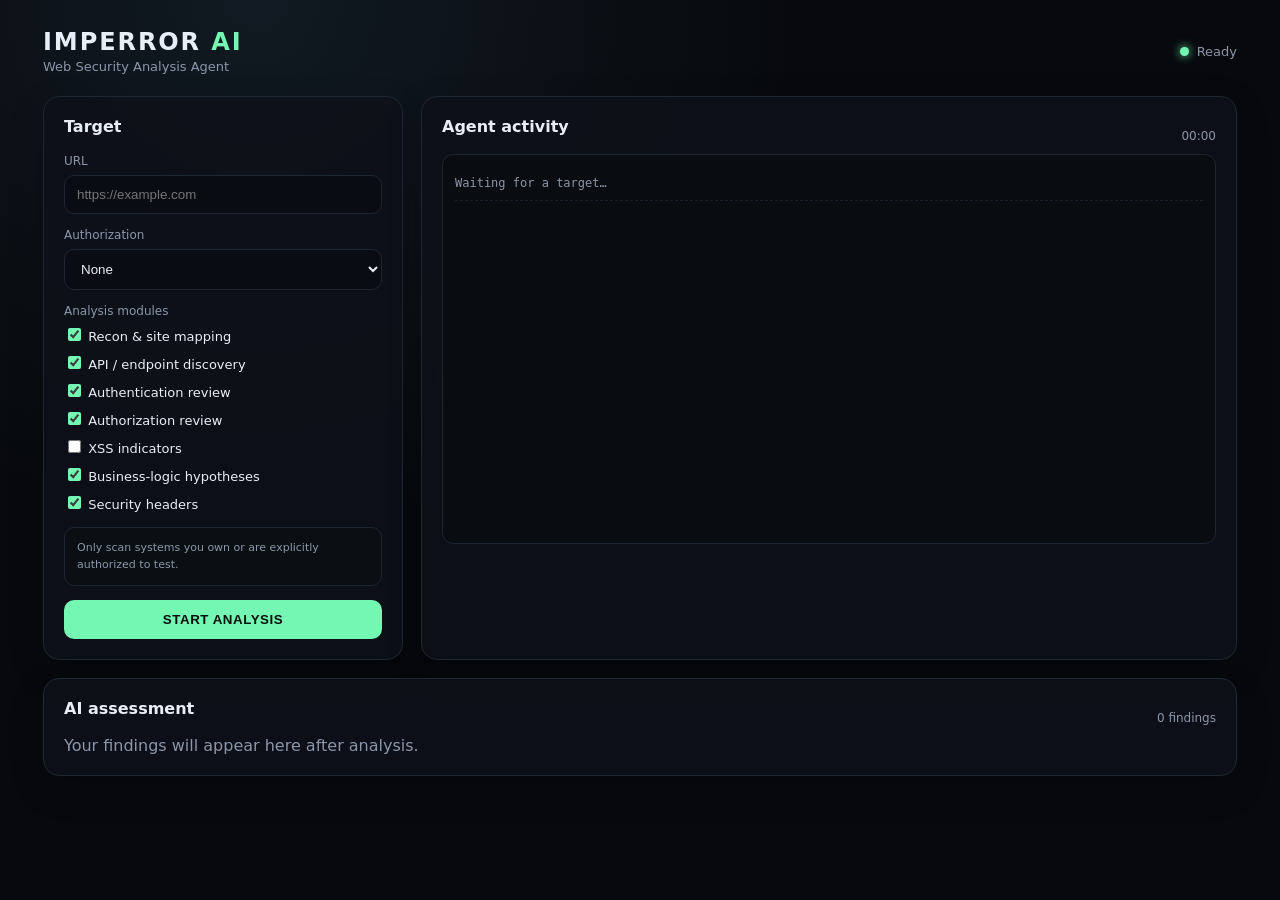
==== commit 1d607352: "Ai/ Ai/" ====
--- a/index.html
+++ b/index.html
@@ -1,769 +1,64 @@
-<!DOCTYPE html>
+<!doctype html>
 <html lang="en">
 <head>
-    <meta charset="UTF-8">
-    <meta name="viewport" content="width=device-width, initial-scale=1.0">
-    <meta name="description" content="Abdulmajeed - Cybersecurity Researcher & Penetration Tester | imperror.me">
-    <meta property="og:title" content="Abdulmajeed | Cybersecurity Researcher">
-    <meta property="og:description" content="Penetration Tester & Bug Bounty Hunter - 34+ Organizations Secured">
-    <meta property="og:url" content="https://imperror.me">
-    <meta property="og:type" content="website">
-    <title>Abdulmajeed | Cybersecurity Researcher</title>
-    
-    <!-- Fonts -->
-    <link rel="preconnect" href="https://fonts.googleapis.com">
-    <link rel="preconnect" href="https://fonts.gstatic.com" crossorigin>
-    <link href="https://fonts.googleapis.com/css2?family=Bebas+Neue&family=Rajdhani:wght@300;400;500;600;700&family=Share+Tech+Mono&display=swap" rel="stylesheet">
-    
-    <style>
-        * {
-            margin: 0;
-            padding: 0;
-            box-sizing: border-box;
-        }
-
-        :root {
-            --blood-red: #d32f2f;
-            --dark-blood: #b71c1c;
-            --light-blood: #ef5350;
-            --deep-black: #0d0d0d;
-            --pure-black: #000000;
-            --card-bg: rgba(13, 13, 13, 0.92);
-            --text-white: #ffffff;
-            --text-gray: #9e9e9e;
-            --red-glow: rgba(211, 47, 47, 0.4);
-            --red-shadow: rgba(183, 28, 28, 0.6);
-        }
-
-        body {
-            font-family: 'Rajdhani', sans-serif;
-            background: var(--pure-black);
-            color: var(--text-white);
-            overflow-x: hidden;
-            position: relative;
-        }
-
-        /* Diagonal Stripes Background */
-        .stripe-bg {
-            position: fixed;
-            top: 0;
-            left: 0;
-            width: 100%;
-            height: 100%;
-            background: 
-                repeating-linear-gradient(
-                    45deg,
-                    transparent,
-                    transparent 100px,
-                    rgba(211, 47, 47, 0.03) 100px,
-                    rgba(211, 47, 47, 0.03) 200px
-                );
-            z-index: 0;
-            pointer-events: none;
-        }
-
-        /* Hexagonal Pattern Overlay */
-        .hex-pattern {
-            position: fixed;
-            width: 100%;
-            height: 100%;
-            opacity: 0.05;
-            background-image: 
-                radial-gradient(circle, var(--blood-red) 1px, transparent 1px);
-            background-size: 40px 40px;
-            z-index: 0;
-            pointer-events: none;
-            animation: pattern-shift 30s linear infinite;
-        }
-
-        @keyframes pattern-shift {
-            0% { transform: translate(0, 0); }
-            100% { transform: translate(40px, 40px); }
-        }
-
-        /* Red Glow Spots */
-        .glow-spot {
-            position: fixed;
-            border-radius: 50%;
-            filter: blur(120px);
-            opacity: 0.15;
-            pointer-events: none;
-            z-index: 0;
-        }
-
-        .spot-1 {
-            width: 600px;
-            height: 600px;
-            background: radial-gradient(circle, var(--blood-red), transparent);
-            top: -200px;
-            right: -200px;
-            animation: pulse-spot 8s ease-in-out infinite;
-        }
-
-        .spot-2 {
-            width: 500px;
-            height: 500px;
-            background: radial-gradient(circle, var(--dark-blood), transparent);
-            bottom: -150px;
-            left: -150px;
-            animation: pulse-spot 10s ease-in-out infinite 3s;
-        }
-
-        @keyframes pulse-spot {
-            0%, 100% { transform: scale(1); opacity: 0.15; }
-            50% { transform: scale(1.2); opacity: 0.25; }
-        }
-
-        /* Main Container */
-        .container {
-            position: relative;
-            z-index: 1;
-            max-width: 1600px;
-            margin: 0 auto;
-            padding: 80px 40px;
-        }
-
-        /* Header - Brutalist Style */
-        header {
-            text-align: left;
-            margin-bottom: 100px;
-            border-left: 8px solid var(--blood-red);
-            padding-left: 40px;
-            animation: slideInLeft 0.8s cubic-bezier(0.23, 1, 0.32, 1);
-        }
-
-        .logo {
-            font-family: 'Bebas Neue', sans-serif;
-            font-size: 5rem;
-            font-weight: 400;
-            color: var(--blood-red);
-            letter-spacing: 12px;
-            line-height: 0.9;
-            text-transform: uppercase;
-            position: relative;
-            display: inline-block;
-            text-shadow: 
-                4px 4px 0 rgba(0, 0, 0, 0.8),
-                0 0 40px var(--red-glow);
-            margin-bottom: 20px;
-        }
-
-        .logo::after {
-            content: '';
-            position: absolute;
-            bottom: -15px;
-            left: 0;
-            width: 60%;
-            height: 4px;
-            background: linear-gradient(90deg, var(--blood-red), transparent);
-        }
-
-        .tagline {
-            font-family: 'Share Tech Mono', monospace;
-            font-size: 1.3rem;
-            color: var(--text-gray);
-            letter-spacing: 8px;
-            text-transform: uppercase;
-            margin-top: 30px;
-        }
-
-        /* Grid Layout */
-        .content-grid {
-            display: grid;
-            grid-template-columns: 450px 1fr;
-            gap: 60px;
-            animation: fadeInUp 1s cubic-bezier(0.23, 1, 0.32, 1) 0.3s both;
-        }
-
-        /* Profile Section - Angular Design */
-        .profile-section {
-            position: relative;
-        }
-
-        .profile-wrapper {
-            background: var(--card-bg);
-            border: 3px solid var(--blood-red);
-            position: relative;
-            clip-path: polygon(
-                0 30px, 30px 0,
-                100% 0, 100% calc(100% - 30px),
-                calc(100% - 30px) 100%,
-                0 100%
-            );
-            padding: 50px 40px;
-            box-shadow: 
-                0 0 0 3px var(--pure-black),
-                0 20px 60px rgba(211, 47, 47, 0.3),
-                inset 0 0 30px rgba(0, 0, 0, 0.5);
-        }
-
-        .profile-wrapper::before {
-            content: '';
-            position: absolute;
-            top: 30px;
-            right: 30px;
-            width: 80px;
-            height: 80px;
-            border-top: 3px solid var(--blood-red);
-            border-right: 3px solid var(--blood-red);
-        }
-
-        .profile-wrapper::after {
-            content: '';
-            position: absolute;
-            bottom: 30px;
-            left: 30px;
-            width: 80px;
-            height: 80px;
-            border-bottom: 3px solid var(--blood-red);
-            border-left: 3px solid var(--blood-red);
-        }
-
-        .profile-image-container {
-            position: relative;
-            margin-bottom: 40px;
-        }
-
-        .profile-image {
-            width: 100%;
-            aspect-ratio: 1;
-            clip-path: polygon(
-                20px 0, 100% 0,
-                100% calc(100% - 20px),
-                calc(100% - 20px) 100%,
-                0 100%, 0 20px
-            );
-            overflow: hidden;
-            border: 4px solid var(--blood-red);
-            box-shadow: 
-                0 0 40px var(--red-glow),
-                inset 0 0 20px rgba(0, 0, 0, 0.7);
-            position: relative;
-        }
-
-        .profile-image img {
-            width: 100%;
-            height: 100%;
-            object-fit: cover;
-            transition: transform 0.6s ease;
-            filter: contrast(1.15) brightness(1.05);
-        }
-
-        .profile-image:hover img {
-            transform: scale(1.1);
-        }
-
-        .profile-image::after {
-            content: '';
-            position: absolute;
-            top: 0;
-            left: 0;
-            right: 0;
-            bottom: 0;
-            background: linear-gradient(
-                135deg,
-                transparent 40%,
-                rgba(211, 47, 47, 0.2) 60%,
-                rgba(183, 28, 28, 0.3) 100%
-            );
-            pointer-events: none;
-        }
-
-        .quote-box {
-            text-align: center;
-            font-family: 'Rajdhani', sans-serif;
-            font-size: 1.4rem;
-            font-weight: 500;
-            font-style: italic;
-            color: var(--text-white);
-            margin-bottom: 35px;
-            padding: 30px 25px;
-            background: linear-gradient(135deg, rgba(211, 47, 47, 0.12), rgba(183, 28, 28, 0.08));
-            border-left: 6px solid var(--blood-red);
-            border-right: 6px solid var(--blood-red);
-            position: relative;
-            line-height: 1.8;
-            letter-spacing: 1px;
-        }
-
-        .quote-box::before {
-            content: '"';
-            position: absolute;
-            top: -10px;
-            left: 15px;
-            font-size: 5rem;
-            color: var(--blood-red);
-            opacity: 0.3;
-            font-family: Georgia, serif;
-            line-height: 1;
-        }
-
-        .quote-box::after {
-            content: '"';
-            position: absolute;
-            bottom: -30px;
-            right: 15px;
-            font-size: 5rem;
-            color: var(--blood-red);
-            opacity: 0.3;
-            font-family: Georgia, serif;
-            line-height: 1;
-        }
-
-        .quote-highlight {
-            color: var(--light-blood);
-            font-weight: 700;
-            text-shadow: 0 0 15px var(--red-glow);
-        }
-
-        .website-tag {
-            font-family: 'Share Tech Mono', monospace;
-            text-align: center;
-            font-size: 1.3rem;
-            color: var(--light-blood);
-            letter-spacing: 4px;
-            margin-bottom: 40px;
-            text-shadow: 0 0 15px var(--red-glow);
-        }
-
-        /* Social Links - Modern Brutal */
-        .social-grid {
-            display: grid;
-            gap: 15px;
-        }
-
-        .social-item {
-            display: flex;
-            align-items: center;
-            gap: 20px;
-            padding: 18px 25px;
-            background: rgba(211, 47, 47, 0.08);
-            border-left: 4px solid var(--blood-red);
-            text-decoration: none;
-            color: var(--text-white);
-            font-weight: 500;
-            font-size: 1.05rem;
-            transition: all 0.3s cubic-bezier(0.23, 1, 0.32, 1);
-            position: relative;
-            overflow: hidden;
-        }
-
-        .social-item::before {
-            content: '';
-            position: absolute;
-            left: 0;
-            top: 0;
-            width: 0;
-            height: 100%;
-            background: var(--blood-red);
-            transition: width 0.3s ease;
-            z-index: -1;
-        }
-
-        .social-item:hover::before {
-            width: 100%;
-        }
-
-        .social-item:hover {
-            transform: translateX(12px);
-            border-left-width: 8px;
-            box-shadow: 0 5px 20px var(--red-shadow);
-        }
-
-        .social-icon {
-            width: 26px;
-            height: 26px;
-            fill: var(--blood-red);
-            transition: fill 0.3s ease;
-        }
-
-        .social-item:hover .social-icon {
-            fill: white;
-        }
-
-        /* Main Content - Angular Layout */
-        .main-content {
-            position: relative;
-        }
-
-        .content-block {
-            background: var(--card-bg);
-            border: 3px solid var(--blood-red);
-            clip-path: polygon(
-                0 40px, 40px 0,
-                100% 0, 100% calc(100% - 40px),
-                calc(100% - 40px) 100%,
-                0 100%
-            );
-            padding: 60px;
-            margin-bottom: 50px;
-            box-shadow: 
-                0 0 0 3px var(--pure-black),
-                0 25px 70px rgba(211, 47, 47, 0.25),
-                inset 0 0 40px rgba(0, 0, 0, 0.5);
-            position: relative;
-        }
-
-        .content-block::before {
-            content: '';
-            position: absolute;
-            top: 0;
-            left: 0;
-            width: 100%;
-            height: 3px;
-            background: linear-gradient(90deg, var(--blood-red), transparent);
-        }
-
-        .section-header {
-            font-family: 'Bebas Neue', sans-serif;
-            font-size: 3.5rem;
-            color: var(--blood-red);
-            letter-spacing: 8px;
-            margin-bottom: 40px;
-            text-transform: uppercase;
-            text-shadow: 0 0 30px var(--red-glow);
-            border-bottom: 4px solid var(--blood-red);
-            padding-bottom: 20px;
-            display: inline-block;
-        }
-
-        .content-text {
-            font-size: 1.15rem;
-            line-height: 2;
-            color: var(--text-white);
-            margin-bottom: 35px;
-        }
-
-        .content-text strong {
-            color: var(--light-blood);
-            font-weight: 700;
-            text-shadow: 0 0 10px var(--red-glow);
-        }
-
-        /* Skills - Hexagonal Grid */
-        .skills-container {
-            display: grid;
-            grid-template-columns: repeat(3, 1fr);
-            gap: 20px;
-            margin-top: 40px;
-        }
-
-        .skill-hex {
-            background: linear-gradient(135deg, 
-                rgba(211, 47, 47, 0.15), 
-                rgba(183, 28, 28, 0.1)
-            );
-            border: 2px solid var(--blood-red);
-            padding: 25px 20px;
-            text-align: center;
-            font-weight: 600;
-            font-size: 1rem;
-            clip-path: polygon(
-                30% 0%, 70% 0%,
-                100% 30%, 100% 70%,
-                70% 100%, 30% 100%,
-                0% 70%, 0% 30%
-            );
-            transition: all 0.4s cubic-bezier(0.23, 1, 0.32, 1);
-            position: relative;
-            cursor: pointer;
-        }
-
-        .skill-hex::before {
-            content: '';
-            position: absolute;
-            top: -2px;
-            left: -2px;
-            right: -2px;
-            bottom: -2px;
-            background: var(--blood-red);
-            clip-path: polygon(
-                30% 0%, 70% 0%,
-                100% 30%, 100% 70%,
-                70% 100%, 30% 100%,
-                0% 70%, 0% 30%
-            );
-            z-index: -1;
-            opacity: 0;
-            transition: opacity 0.4s ease;
-        }
-
-        .skill-hex:hover::before {
-            opacity: 1;
-        }
-
-        .skill-hex:hover {
-            transform: scale(1.1);
-            color: white;
-            box-shadow: 0 0 30px var(--red-glow);
-        }
-
-        /* Footer */
-        footer {
-            text-align: center;
-            padding: 50px;
-            margin-top: 80px;
-            border-top: 3px solid var(--blood-red);
-            font-family: 'Share Tech Mono', monospace;
-            color: var(--text-gray);
-        }
-
-        .footer-link {
-            color: var(--blood-red);
-            text-decoration: none;
-            font-weight: 700;
-            transition: all 0.3s ease;
-            text-shadow: 0 0 10px var(--red-glow);
-        }
-
-        .footer-link:hover {
-            color: var(--light-blood);
-            text-shadow: 0 0 20px var(--red-glow);
-        }
-
-        /* Scan Line */
-        .scan-line {
-            position: fixed;
-            top: 0;
-            left: 0;
-            width: 100%;
-            height: 2px;
-            background: linear-gradient(90deg, 
-                transparent,
-                var(--blood-red),
-                transparent
-            );
-            animation: scan-move 4s linear infinite;
-            pointer-events: none;
-            z-index: 9999;
-            box-shadow: 0 0 20px var(--red-glow);
-        }
-
-        @keyframes scan-move {
-            0% { top: 0; }
-            100% { top: 100%; }
-        }
-
-        /* Corner Decorations */
-        .corner-deco {
-            position: fixed;
-            width: 120px;
-            height: 120px;
-            border: 3px solid var(--blood-red);
-            pointer-events: none;
-            z-index: 1000;
-            opacity: 0.3;
-        }
-
-        .corner-tl {
-            top: 30px;
-            left: 30px;
-            border-right: none;
-            border-bottom: none;
-        }
-
-        .corner-br {
-            bottom: 30px;
-            right: 30px;
-            border-left: none;
-            border-top: none;
-        }
-
-        /* Animations */
-        @keyframes slideInLeft {
-            from {
-                opacity: 0;
-                transform: translateX(-60px);
-            }
-            to {
-                opacity: 1;
-                transform: translateX(0);
-            }
-        }
-
-        @keyframes fadeInUp {
-            from {
-                opacity: 0;
-                transform: translateY(40px);
-            }
-            to {
-                opacity: 1;
-                transform: translateY(0);
-            }
-        }
-
-        /* Responsive */
-        @media (max-width: 1200px) {
-            .content-grid {
-                grid-template-columns: 1fr;
-                gap: 50px;
-            }
-
-            .logo {
-                font-size: 3.5rem;
-            }
-
-            .section-header {
-                font-size: 2.5rem;
-            }
-
-            .skills-container {
-                grid-template-columns: repeat(2, 1fr);
-            }
-        }
-
-        @media (max-width: 768px) {
-            .container {
-                padding: 40px 20px;
-            }
-
-            .logo {
-                font-size: 2.5rem;
-                letter-spacing: 6px;
-            }
-
-            .tagline {
-                font-size: 1rem;
-                letter-spacing: 4px;
-            }
-
-            .content-block {
-                padding: 40px 30px;
-            }
-
-            .skills-container {
-                grid-template-columns: 1fr;
-            }
-
-            .corner-deco {
-                display: none;
-            }
-        }
-    </style>
+  <meta charset="utf-8">
+  <meta name="viewport" content="width=device-width, initial-scale=1">
+  <title>IMPERROR AI</title>
+  <link rel="stylesheet" href="./style.css">
 </head>
 <body>
-    <!-- Scan Line -->
-    <div class="scan-line"></div>
+  <div class="shell">
+    <header class="topbar">
+      <div>
+        <div class="brand">IMPERROR <span>AI</span></div>
+        <div class="sub">Web Security Analysis Agent</div>
+      </div>
+      <div class="status"><i></i><span id="statusText">Ready</span></div>
+    </header>
 
-    <!-- Corner Decorations -->
-    <div class="corner-deco corner-tl"></div>
-    <div class="corner-deco corner-br"></div>
+    <main class="grid">
+      <section class="card controls">
+        <h2>Target</h2>
+        <label>URL</label>
+        <input id="target" type="url" placeholder="https://example.com" autocomplete="off">
 
-    <!-- Background Elements -->
-    <div class="stripe-bg"></div>
-    <div class="hex-pattern"></div>
-    <div class="glow-spot spot-1"></div>
-    <div class="glow-spot spot-2"></div>
+        <label>Authorization</label>
+        <select id="authMode">
+          <option value="none">None</option>
+          <option value="cookie">Cookie header</option>
+        </select>
+        <input id="cookie" class="hidden" type="password" placeholder="session=...">
 
-    <div class="container">
-        <!-- Header -->
-        <header>
-            <div style="font-family: 'Bebas Neue', sans-serif; font-size: 2.5rem; color: var(--light-blood); letter-spacing: 6px; margin-bottom: 10px; text-shadow: 0 0 20px var(--red-glow);">A.MAJEED</div>
-            <h1 class="logo">IMPERROR</h1>
-            <p class="tagline">CYBERSECURITY RESEARCHER</p>
-        </header>
-
-        <!-- Content Grid -->
-        <div class="content-grid">
-            <!-- Profile Section -->
-            <div class="profile-section">
-                <div class="profile-wrapper">
-                    <div class="quote-box">
-                        We see you, even when the <span class="quote-highlight">entire world</span> tries to ignore you.
-                    </div>
-                    
-                    <div class="profile-image-container">
-                        <div class="profile-image">
-                            <img src="[data-uri]" alt="Abdulmajeed - Cybersecurity Researcher">
-                        </div>
-                    </div>
-
-                    <div class="website-tag">imperror.me</div>
-
-                    <div class="social-grid">
-                        <a href="https://hackerone.com/iq_max" target="_blank" class="social-item">
-                            <svg class="social-icon" viewBox="0 0 24 24" xmlns="http://www.w3.org/2000/svg">
-                                <path d="M12 0C5.373 0 0 5.373 0 12s5.373 12 12 12 12-5.373 12-12S18.627 0 12 0zm4.5 7.5h-9v9h9v-9z"/>
-                            </svg>
-                            <span>HACKERONE</span>
-                        </a>
-
-                        <a href="https://t.me/majeed964" target="_blank" class="social-item">
-                            <svg class="social-icon" viewBox="0 0 24 24" xmlns="http://www.w3.org/2000/svg">
-                                <path d="M12 0C5.373 0 0 5.373 0 12s5.373 12 12 12 12-5.373 12-12S18.627 0 12 0zm5.562 8.161c-.18 1.897-.962 6.502-1.359 8.627-.168.9-.5 1.201-.82 1.23-.697.064-1.226-.461-1.901-.903-1.056-.693-1.653-1.124-2.678-1.8-1.185-.781-.417-1.21.258-1.91.177-.184 3.247-2.977 3.307-3.23.007-.032.014-.15-.056-.212s-.174-.041-.249-.024c-.106.024-1.793 1.139-5.062 3.345-.479.329-.913.489-1.302.481-.428-.009-1.252-.241-1.865-.44-.752-.244-1.349-.374-1.297-.789.027-.216.325-.437.893-.663 3.498-1.524 5.831-2.529 6.998-3.014 3.332-1.386 4.025-1.627 4.476-1.635.099-.002.321.023.465.14.121.099.155.232.171.326.016.093.036.307.02.473z"/>
-                            </svg>
-                            <span>TELEGRAM</span>
-                        </a>
-
-                        <a href="https://instagram.com/jqd.u" target="_blank" class="social-item">
-                            <svg class="social-icon" viewBox="0 0 24 24" xmlns="http://www.w3.org/2000/svg">
-                                <path d="M12 2.163c3.204 0 3.584.012 4.85.07 3.252.148 4.771 1.691 4.919 4.919.058 1.265.069 1.645.069 4.849 0 3.205-.012 3.584-.069 4.849-.149 3.225-1.664 4.771-4.919 4.919-1.266.058-1.644.07-4.85.07-3.204 0-3.584-.012-4.849-.07-3.26-.149-4.771-1.699-4.919-4.92-.058-1.265-.07-1.644-.07-4.849 0-3.204.013-3.583.07-4.849.149-3.227 1.664-4.771 4.919-4.919 1.266-.057 1.645-.069 4.849-.069zm0-2.163c-3.259 0-3.667.014-4.947.072-4.358.2-6.78 2.618-6.98 6.98-.059 1.281-.073 1.689-.073 4.948 0 3.259.014 3.668.072 4.948.2 4.358 2.618 6.78 6.98 6.98 1.281.058 1.689.072 4.948.072 3.259 0 3.668-.014 4.948-.072 4.354-.2 6.782-2.618 6.979-6.98.059-1.28.073-1.689.073-4.948 0-3.259-.014-3.667-.072-4.947-.196-4.354-2.617-6.78-6.979-6.98-1.281-.059-1.69-.073-4.949-.073zm0 5.838c-3.403 0-6.162 2.759-6.162 6.162s2.759 6.163 6.162 6.163 6.162-2.759 6.162-6.163c0-3.403-2.759-6.162-6.162-6.162zm0 10.162c-2.209 0-4-1.79-4-4 0-2.209 1.791-4 4-4s4 1.791 4 4c0 2.21-1.791 4-4 4zm6.406-11.845c-.796 0-1.441.645-1.441 1.44s.645 1.44 1.441 1.44c.795 0 1.439-.645 1.439-1.44s-.644-1.44-1.439-1.44z"/>
-                            </svg>
-                            <span>INSTAGRAM</span>
-                        </a>
-
-                        <a href="https://wa.me/9647723486482" target="_blank" class="social-item">
-                            <svg class="social-icon" viewBox="0 0 24 24" xmlns="http://www.w3.org/2000/svg">
-                                <path d="M17.472 14.382c-.297-.149-1.758-.867-2.03-.967-.273-.099-.471-.148-.67.15-.197.297-.767.966-.94 1.164-.173.199-.347.223-.644.075-.297-.15-1.255-.463-2.39-1.475-.883-.788-1.48-1.761-1.653-2.059-.173-.297-.018-.458.13-.606.134-.133.298-.347.446-.52.149-.174.198-.298.298-.497.099-.198.05-.371-.025-.52-.075-.149-.669-1.612-.916-2.207-.242-.579-.487-.5-.669-.51-.173-.008-.371-.01-.57-.01-.198 0-.52.074-.792.372-.272.297-1.04 1.016-1.04 2.479 0 1.462 1.065 2.875 1.213 3.074.149.198 2.096 3.2 5.077 4.487.709.306 1.262.489 1.694.625.712.227 1.36.195 1.871.118.571-.085 1.758-.719 2.006-1.413.248-.694.248-1.289.173-1.413-.074-.124-.272-.198-.57-.347m-5.421 7.403h-.004a9.87 9.87 0 01-5.031-1.378l-.361-.214-3.741.982.998-3.648-.235-.374a9.86 9.86 0 01-1.51-5.26c.001-5.45 4.436-9.884 9.888-9.884 2.64 0 5.122 1.03 6.988 2.898a9.825 9.825 0 012.893 6.994c-.003 5.45-4.437 9.884-9.885 9.884m8.413-18.297A11.815 11.815 0 0012.05 0C5.495 0 .16 5.335.157 11.892c0 2.096.547 4.142 1.588 5.945L.057 24l6.305-1.654a11.882 11.882 0 005.683 1.448h.005c6.554 0 11.89-5.335 11.893-11.893a11.821 11.821 0 00-3.48-8.413Z"/>
-                            </svg>
-                            <span>WHATSAPP</span>
-                        </a>
-
-                        <a href="mailto:iq_max@wearehackerone.com" class="social-item">
-                            <svg class="social-icon" viewBox="0 0 24 24" xmlns="http://www.w3.org/2000/svg">
-                                <path d="M20 4H4c-1.1 0-1.99.9-1.99 2L2 18c0 1.1.9 2 2 2h16c1.1 0 2-.9 2-2V6c0-1.1-.9-2-2-2zm0 4l-8 5-8-5V6l8 5 8-5v2z"/>
-                            </svg>
-                            <span>EMAIL</span>
-                        </a>
-                    </div>
-                </div>
-            </div>
-
-            <!-- Main Content -->
-            <div class="main-content">
-                <div class="content-block">
-                    <h2 class="section-header">ABOUT</h2>
-                    <div class="content-text">
-                        <strong>Penetration Tester | Bug Bounty Hunter | Cybersecurity Researcher</strong><br><br>
-                        
-                        Specialized penetration tester and bug bounty hunter with expertise in discovering security vulnerabilities across local and international organizations, educational platforms, and advanced AI platforms.<br><br>
-                        
-                        <strong>Key Achievements:</strong><br>
-                        • Discovered vulnerabilities in <strong>34+ organizations and institutions</strong> worldwide<br>
-                        • Security researcher for major AI platforms including ChatGPT, Sora, Gemini, and Nano Banana<br>
-                        • Provided advanced security solutions for educational institutions and corporations<br>
-                        • Specialized in responsible disclosure and collaborative security improvement<br>
-                        • Developed security training programs for organizations<br><br>
-                        
-                        <strong>Open for private invitations, security consulting, and collaboration opportunities.</strong>
-                    </div>
-                </div>
-
-                <div class="content-block">
-                    <h2 class="section-header">EXPERTISE</h2>
-                    <div class="skills-container">
-                        <div class="skill-hex">PENETRATION TESTING</div>
-                        <div class="skill-hex">BUG BOUNTY HUNTING</div>
-                        <div class="skill-hex">VULNERABILITY RESEARCH</div>
-                        <div class="skill-hex">WEB SECURITY</div>
-                        <div class="skill-hex">AI PLATFORMS SECURITY</div>
-                        <div class="skill-hex">OWASP TOP 10</div>
-                        <div class="skill-hex">SECURITY TRAINING</div>
-                        <div class="skill-hex">RESPONSIBLE DISCLOSURE</div>
-                        <div class="skill-hex">SECURITY CONSULTING</div>
-                    </div>
-                </div>
-            </div>
+        <label>Analysis modules</label>
+        <div class="checks">
+          <label><input type="checkbox" value="recon" checked> Recon & site mapping</label>
+          <label><input type="checkbox" value="api" checked> API / endpoint discovery</label>
+          <label><input type="checkbox" value="auth" checked> Authentication review</label>
+          <label><input type="checkbox" value="access-control" checked> Authorization review</label>
+          <label><input type="checkbox" value="xss"> XSS indicators</label>
+          <label><input type="checkbox" value="business-logic" checked> Business-logic hypotheses</label>
+          <label><input type="checkbox" value="headers" checked> Security headers</label>
         </div>
 
-        <!-- Footer -->
-        <footer>
-            <p>
-                BUILT WITH PASSION FOR SECURITY | 
-                <a href="https://hackerone.com/iq_max" target="_blank" class="footer-link">VIEW HACKERONE PROFILE</a>
-            </p>
-            <p style="margin-top: 20px; font-size: 0.9rem;">© 2025 IMPERROR.ME | ALL RIGHTS RESERVED</p>
-        </footer>
-    </div>
+        <div class="scope-note">Only scan systems you own or are explicitly authorized to test.</div>
+        <button id="startBtn">START ANALYSIS</button>
+      </section>
+
+      <section class="card activity">
+        <div class="card-head"><h2>Agent activity</h2><span id="elapsed">00:00</span></div>
+        <div id="logs" class="logs">
+          <div class="log muted">Waiting for a target…</div>
+        </div>
+      </section>
+
+      <section class="card findings">
+        <div class="card-head"><h2>AI assessment</h2><span id="findingCount">0 findings</span></div>
+        <div id="findings" class="findings-list">
+          <div class="empty">Your findings will appear here after analysis.</div>
+        </div>
+      </section>
+    </main>
+  </div>
+  <script src="./app.js"></script>
 </body>
 </html>
--- a/style.css
+++ b/style.css
@@ -0,0 +1,2 @@
+:root{--bg:#07090d;--panel:#0d1118;--line:#1d2633;--text:#e8eef7;--muted:#8b97a8;--accent:#74f7b2;--danger:#ff7f8a;--warn:#ffd166;--info:#79a9ff}
+*{box-sizing:border-box}body{margin:0;background:radial-gradient(circle at 20% 0%,#111a22 0,#07090d 40%);color:var(--text);font-family:Inter,ui-sans-serif,system-ui,-apple-system,Segoe UI,Roboto,Arial,sans-serif;min-height:100vh}.shell{max-width:1250px;margin:auto;padding:28px}.topbar{display:flex;align-items:center;justify-content:space-between;margin-bottom:22px}.brand{font-weight:800;letter-spacing:.08em;font-size:24px}.brand span{color:var(--accent)}.sub{color:var(--muted);font-size:13px;margin-top:3px}.status{display:flex;align-items:center;gap:8px;color:var(--muted);font-size:13px}.status i{width:9px;height:9px;border-radius:50%;background:var(--accent);box-shadow:0 0 10px var(--accent)}.status.busy i{background:var(--warn);box-shadow:0 0 10px var(--warn)}.grid{display:grid;grid-template-columns:360px 1fr;gap:18px}.card{background:rgba(13,17,24,.88);border:1px solid var(--line);border-radius:16px;padding:20px;box-shadow:0 12px 35px rgba(0,0,0,.18)}.findings{grid-column:1/-1}h2{font-size:16px;margin:0 0 18px}.card-head{display:flex;align-items:center;justify-content:space-between}.card-head span{color:var(--muted);font-size:12px}label{display:block;color:var(--muted);font-size:12px;margin:14px 0 7px}input[type=url],input[type=password],select{width:100%;background:#090c12;border:1px solid var(--line);color:var(--text);padding:11px 12px;border-radius:10px;outline:none}input:focus,select:focus{border-color:#33506e}.checks{display:grid;gap:9px}.checks label{margin:0;color:var(--text);font-size:13px}.checks input{accent-color:var(--accent)}.scope-note{font-size:11px;line-height:1.5;color:var(--muted);padding:12px;background:#0a0f14;border:1px solid var(--line);border-radius:10px;margin-top:15px}button{width:100%;margin-top:14px;border:0;border-radius:10px;padding:12px;font-weight:800;letter-spacing:.04em;background:var(--accent);color:#06100a;cursor:pointer}button:disabled{opacity:.5;cursor:not-allowed}.logs{height:390px;overflow:auto;background:#090c11;border:1px solid var(--line);border-radius:11px;padding:12px;font-family:ui-monospace,SFMono-Regular,Menlo,monospace;font-size:12px}.log{padding:8px 0;border-bottom:1px dashed #18202b;line-height:1.45}.muted,.empty{color:var(--muted)}.findings-list{display:grid;gap:12px}.finding{border:1px solid var(--line);background:#0a0e14;border-radius:12px;padding:14px}.finding-top{display:flex;align-items:center;gap:9px;margin-bottom:7px}.sev{font-size:10px;font-weight:800;letter-spacing:.05em;padding:4px 7px;border-radius:999px}.sev.high{background:rgba(255,127,138,.12);color:var(--danger)}.sev.medium{background:rgba(255,209,102,.12);color:var(--warn)}.sev.low{background:rgba(121,169,255,.12);color:var(--info)}.finding h3{margin:0;font-size:14px}.finding p{margin:7px 0 0;color:#aeb8c6;font-size:13px;line-height:1.55}.hidden{display:none!important}@media(max-width:900px){.grid{grid-template-columns:1fr}.findings{grid-column:auto}}
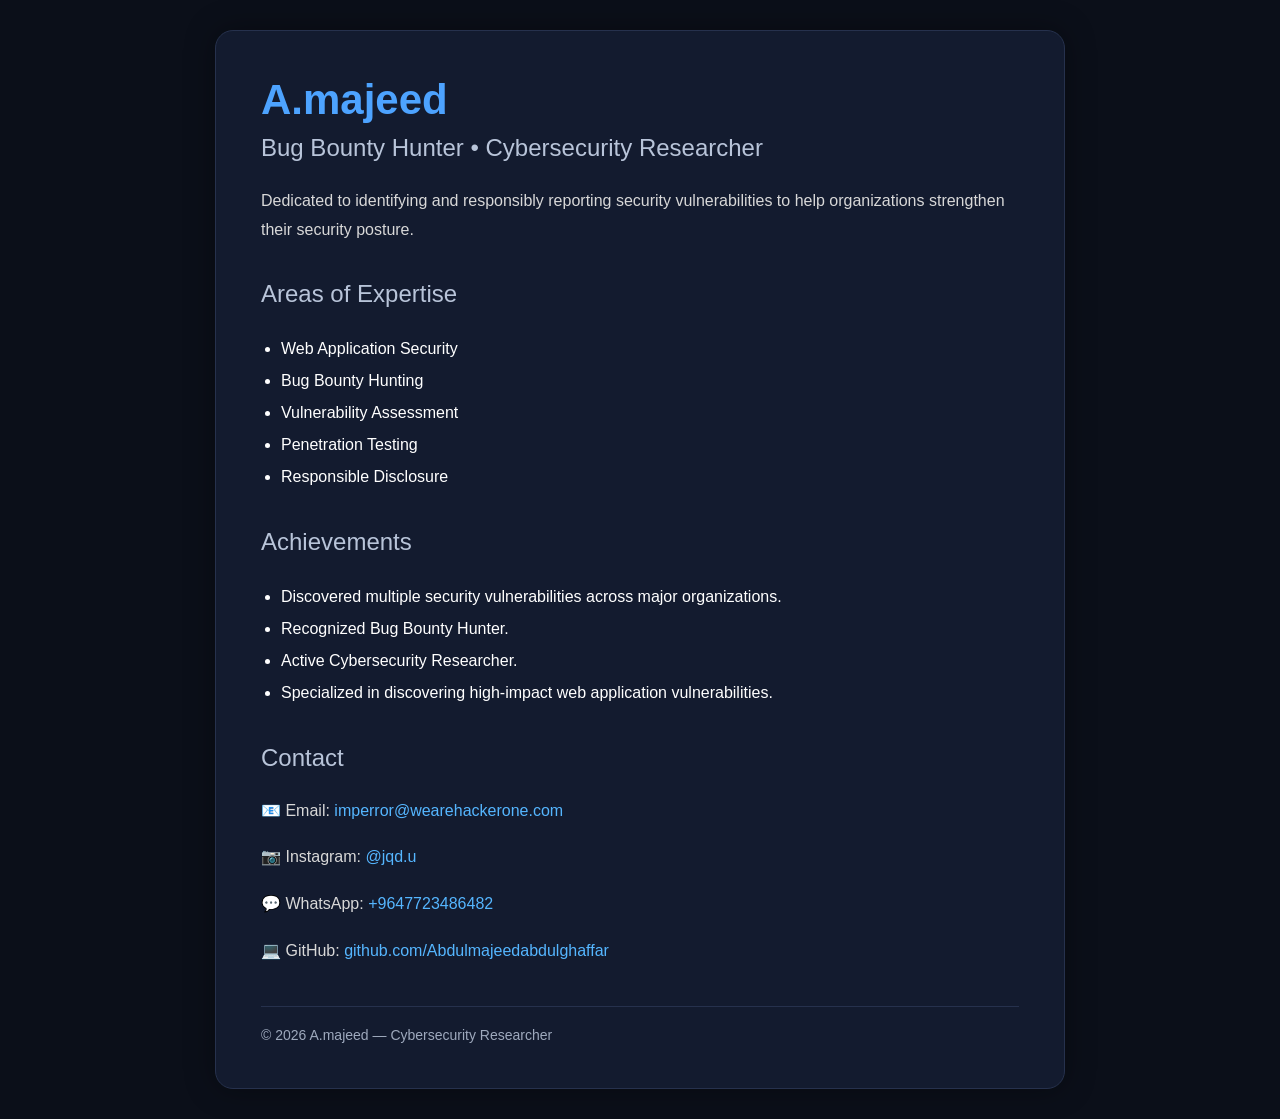
==== commit a901f1c5: "Create index.html" ====
--- a/index.html
+++ b/index.html
@@ -1,64 +1,158 @@
-<!doctype html>
+<!DOCTYPE html>
 <html lang="en">
 <head>
-  <meta charset="utf-8">
-  <meta name="viewport" content="width=device-width, initial-scale=1">
-  <title>IMPERROR AI</title>
-  <link rel="stylesheet" href="./style.css">
+    <meta charset="UTF-8">
+    <meta name="viewport" content="width=device-width, initial-scale=1.0">
+    <title>A.majeed | Cybersecurity Researcher</title>
+
+    <meta name="description" content="A.majeed - Bug Bounty Hunter & Cybersecurity Researcher specializing in Web Application Security and Responsible Disclosure.">
+
+    <style>
+        *{
+            margin:0;
+            padding:0;
+            box-sizing:border-box;
+            font-family:Arial,Helvetica,sans-serif;
+        }
+
+        body{
+            background:#0b0f19;
+            color:#fff;
+            display:flex;
+            justify-content:center;
+            align-items:center;
+            min-height:100vh;
+            padding:30px;
+        }
+
+        .card{
+            max-width:850px;
+            width:100%;
+            background:#131b2f;
+            border:1px solid #26314d;
+            border-radius:18px;
+            padding:45px;
+            box-shadow:0 0 30px rgba(0,0,0,.35);
+        }
+
+        h1{
+            font-size:42px;
+            color:#4da3ff;
+            margin-bottom:10px;
+        }
+
+        h2{
+            color:#b8c4d9;
+            margin-bottom:25px;
+            font-weight:normal;
+        }
+
+        p{
+            line-height:1.8;
+            color:#d8d8d8;
+            margin-bottom:18px;
+        }
+
+        .section{
+            margin-top:35px;
+        }
+
+        ul{
+            margin-left:20px;
+            line-height:2;
+        }
+
+        a{
+            color:#55b6ff;
+            text-decoration:none;
+        }
+
+        a:hover{
+            text-decoration:underline;
+        }
+
+        .footer{
+            margin-top:40px;
+            border-top:1px solid #26314d;
+            padding-top:20px;
+            color:#9ea9bd;
+            font-size:14px;
+        }
+    </style>
 </head>
 <body>
-  <div class="shell">
-    <header class="topbar">
-      <div>
-        <div class="brand">IMPERROR <span>AI</span></div>
-        <div class="sub">Web Security Analysis Agent</div>
-      </div>
-      <div class="status"><i></i><span id="statusText">Ready</span></div>
-    </header>
 
-    <main class="grid">
-      <section class="card controls">
-        <h2>Target</h2>
-        <label>URL</label>
-        <input id="target" type="url" placeholder="https://example.com" autocomplete="off">
+<div class="card">
 
-        <label>Authorization</label>
-        <select id="authMode">
-          <option value="none">None</option>
-          <option value="cookie">Cookie header</option>
-        </select>
-        <input id="cookie" class="hidden" type="password" placeholder="session=...">
+<h1>A.majeed</h1>
 
-        <label>Analysis modules</label>
-        <div class="checks">
-          <label><input type="checkbox" value="recon" checked> Recon & site mapping</label>
-          <label><input type="checkbox" value="api" checked> API / endpoint discovery</label>
-          <label><input type="checkbox" value="auth" checked> Authentication review</label>
-          <label><input type="checkbox" value="access-control" checked> Authorization review</label>
-          <label><input type="checkbox" value="xss"> XSS indicators</label>
-          <label><input type="checkbox" value="business-logic" checked> Business-logic hypotheses</label>
-          <label><input type="checkbox" value="headers" checked> Security headers</label>
-        </div>
+<h2>Bug Bounty Hunter • Cybersecurity Researcher</h2>
 
-        <div class="scope-note">Only scan systems you own or are explicitly authorized to test.</div>
-        <button id="startBtn">START ANALYSIS</button>
-      </section>
+<p>
+Dedicated to identifying and responsibly reporting security vulnerabilities to help organizations strengthen their security posture.
+</p>
 
-      <section class="card activity">
-        <div class="card-head"><h2>Agent activity</h2><span id="elapsed">00:00</span></div>
-        <div id="logs" class="logs">
-          <div class="log muted">Waiting for a target…</div>
-        </div>
-      </section>
+<div class="section">
+<h2>Areas of Expertise</h2>
 
-      <section class="card findings">
-        <div class="card-head"><h2>AI assessment</h2><span id="findingCount">0 findings</span></div>
-        <div id="findings" class="findings-list">
-          <div class="empty">Your findings will appear here after analysis.</div>
-        </div>
-      </section>
-    </main>
-  </div>
-  <script src="./app.js"></script>
+<ul>
+<li>Web Application Security</li>
+<li>Bug Bounty Hunting</li>
+<li>Vulnerability Assessment</li>
+<li>Penetration Testing</li>
+<li>Responsible Disclosure</li>
+</ul>
+</div>
+
+<div class="section">
+<h2>Achievements</h2>
+
+<ul>
+<li>Discovered multiple security vulnerabilities across major organizations.</li>
+<li>Recognized Bug Bounty Hunter.</li>
+<li>Active Cybersecurity Researcher.</li>
+<li>Specialized in discovering high-impact web application vulnerabilities.</li>
+</ul>
+</div>
+
+<div class="section">
+<h2>Contact</h2>
+
+<p>
+📧 Email:
+<a href="mailto:imperror@wearehackerone.com">
+imperror@wearehackerone.com
+</a>
+</p>
+
+<p>
+📷 Instagram:
+<a href="https://instagram.com/jqd.u" target="_blank">
+@jqd.u
+</a>
+</p>
+
+<p>
+💬 WhatsApp:
+<a href="https://wa.me/9647723486482" target="_blank">
++9647723486482
+</a>
+</p>
+
+<p>
+💻 GitHub:
+<a href="https://github.com/Abdulmajeedabdulghaffar" target="_blank">
+github.com/Abdulmajeedabdulghaffar
+</a>
+</p>
+
+</div>
+
+<div class="footer">
+© 2026 A.majeed — Cybersecurity Researcher
+</div>
+
+</div>
+
 </body>
 </html>
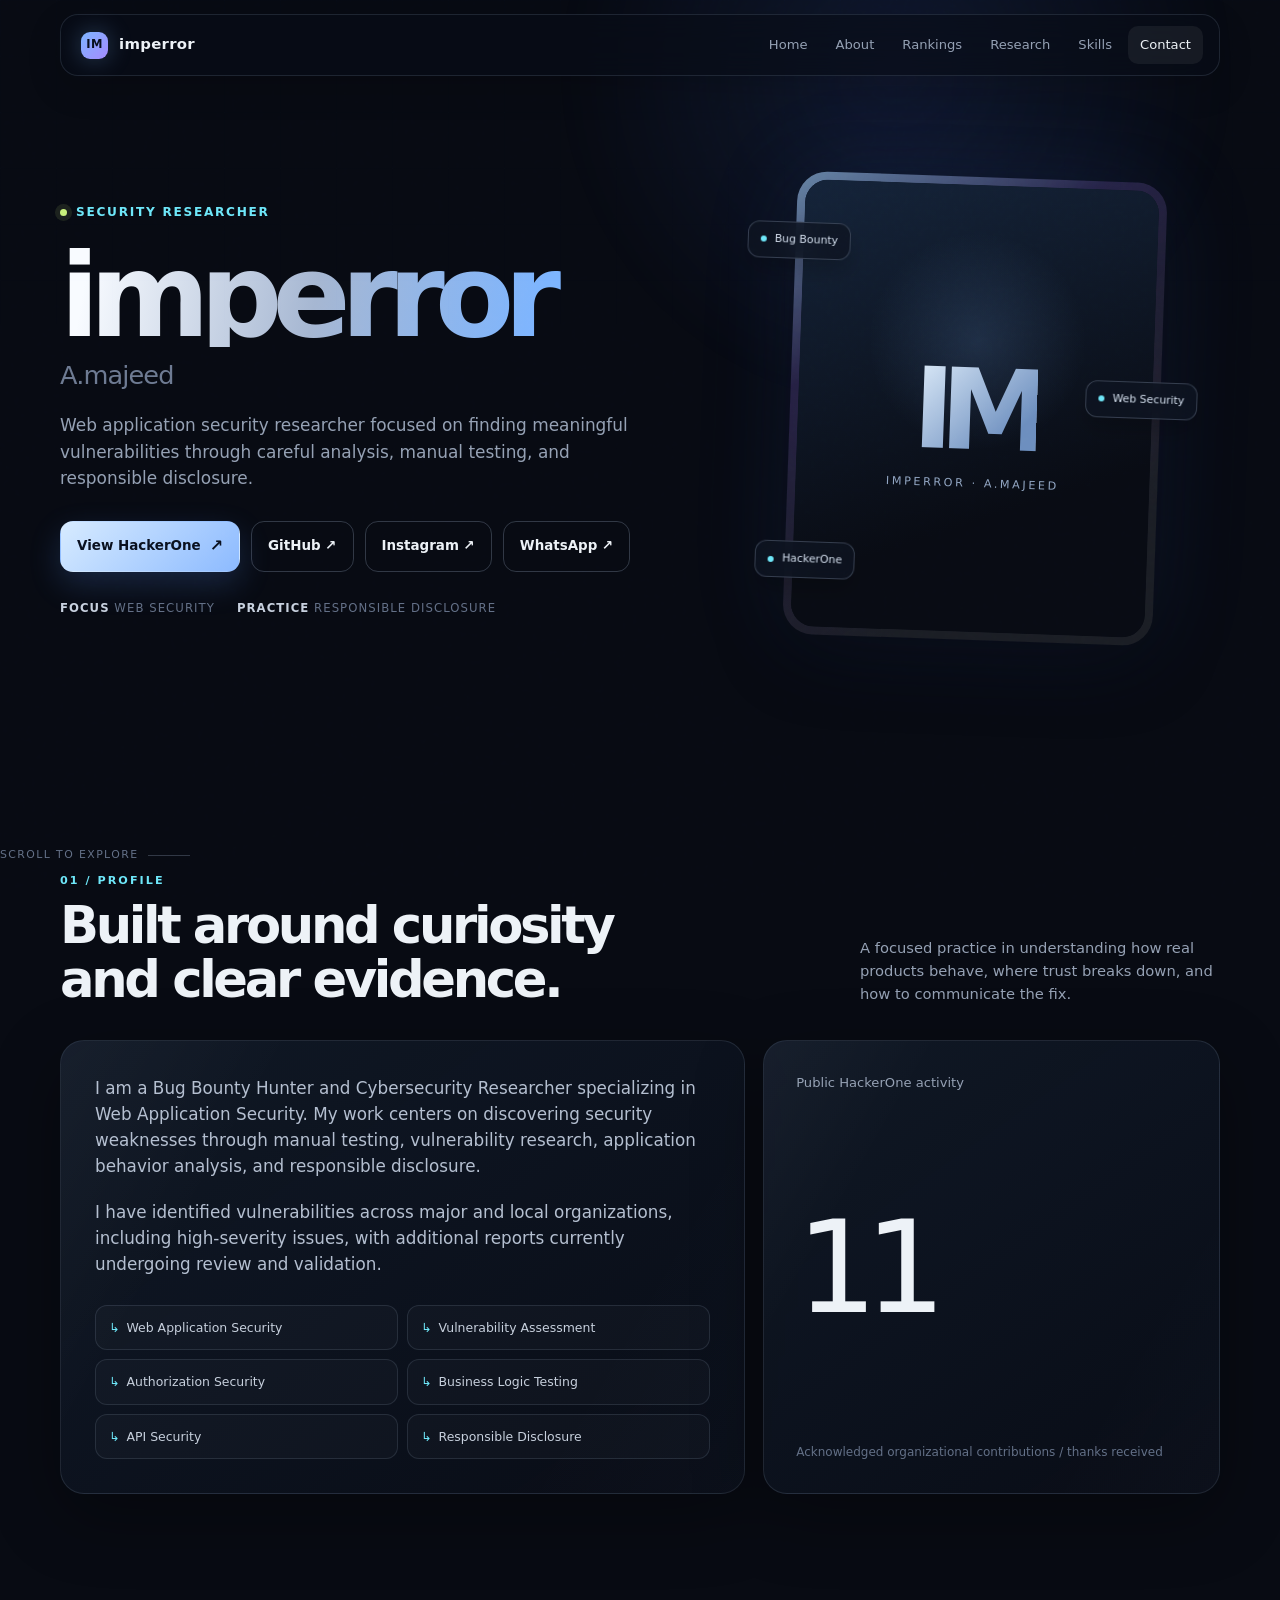
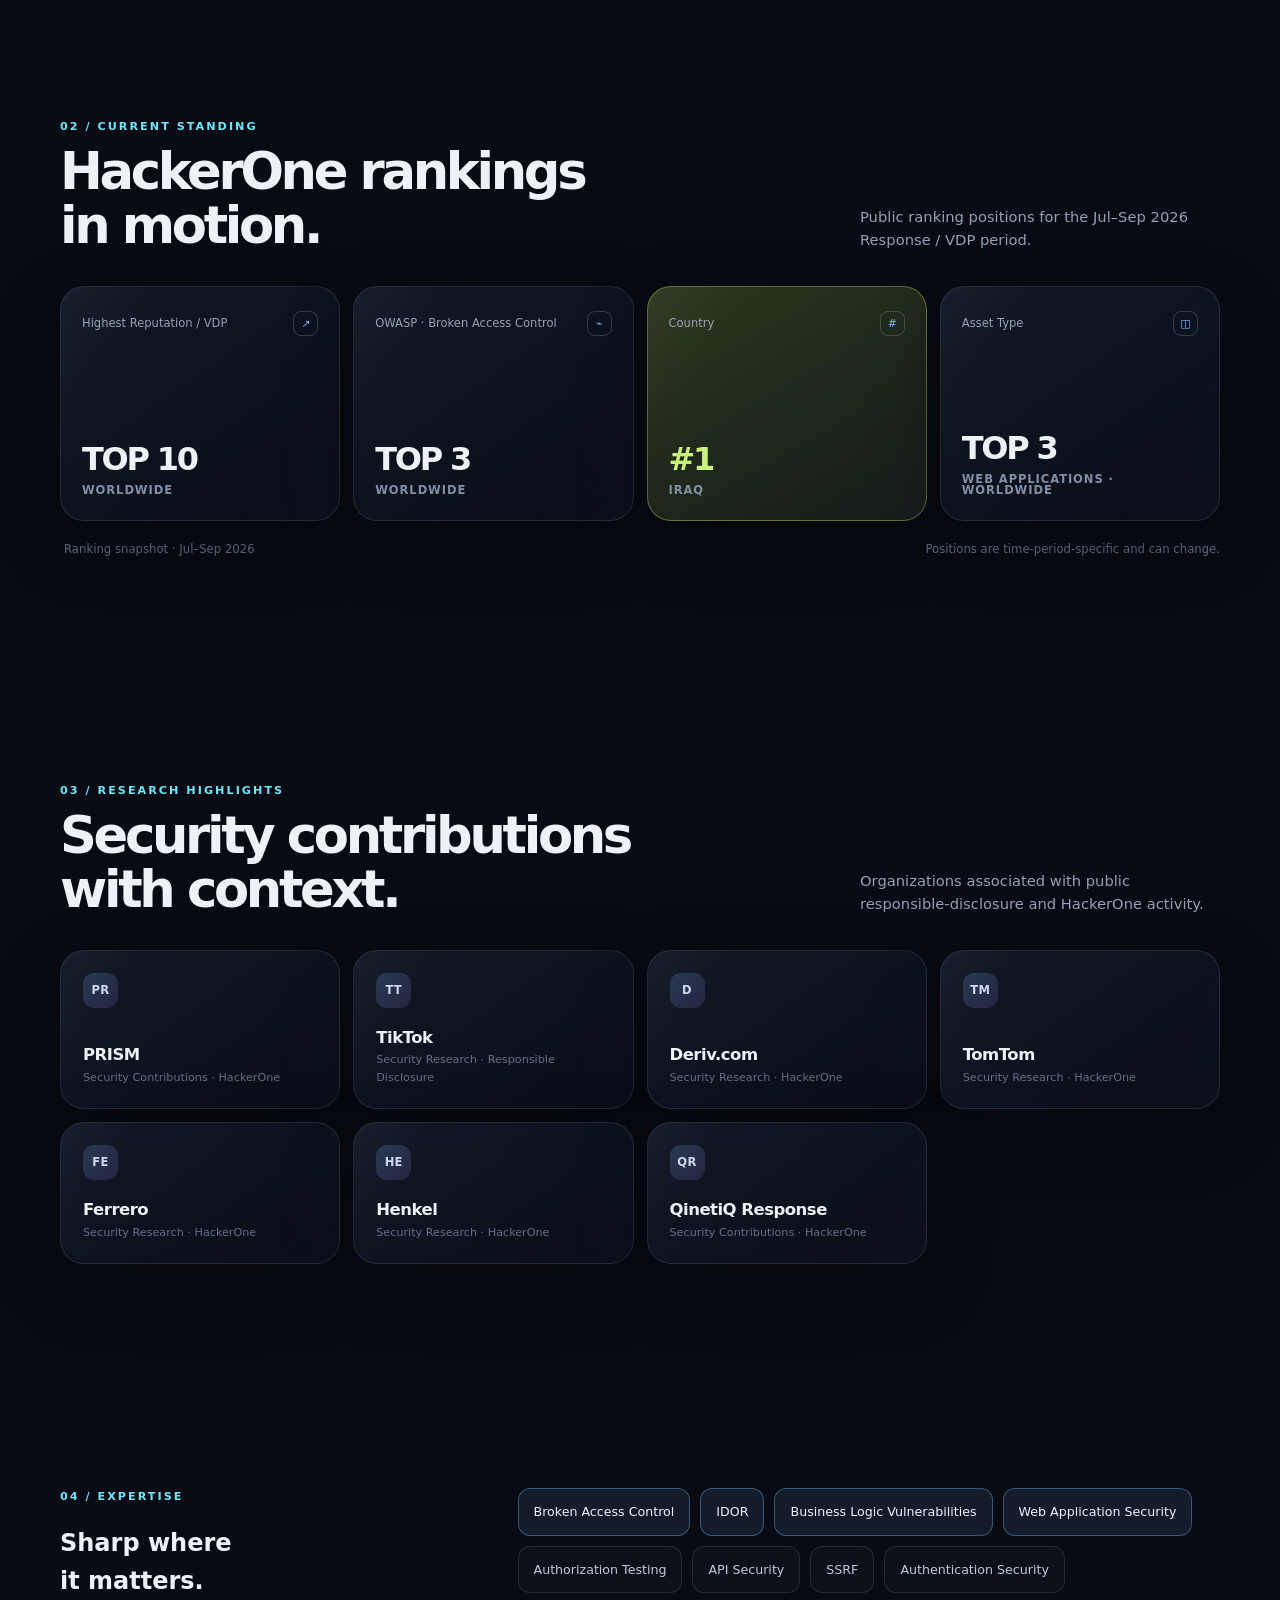
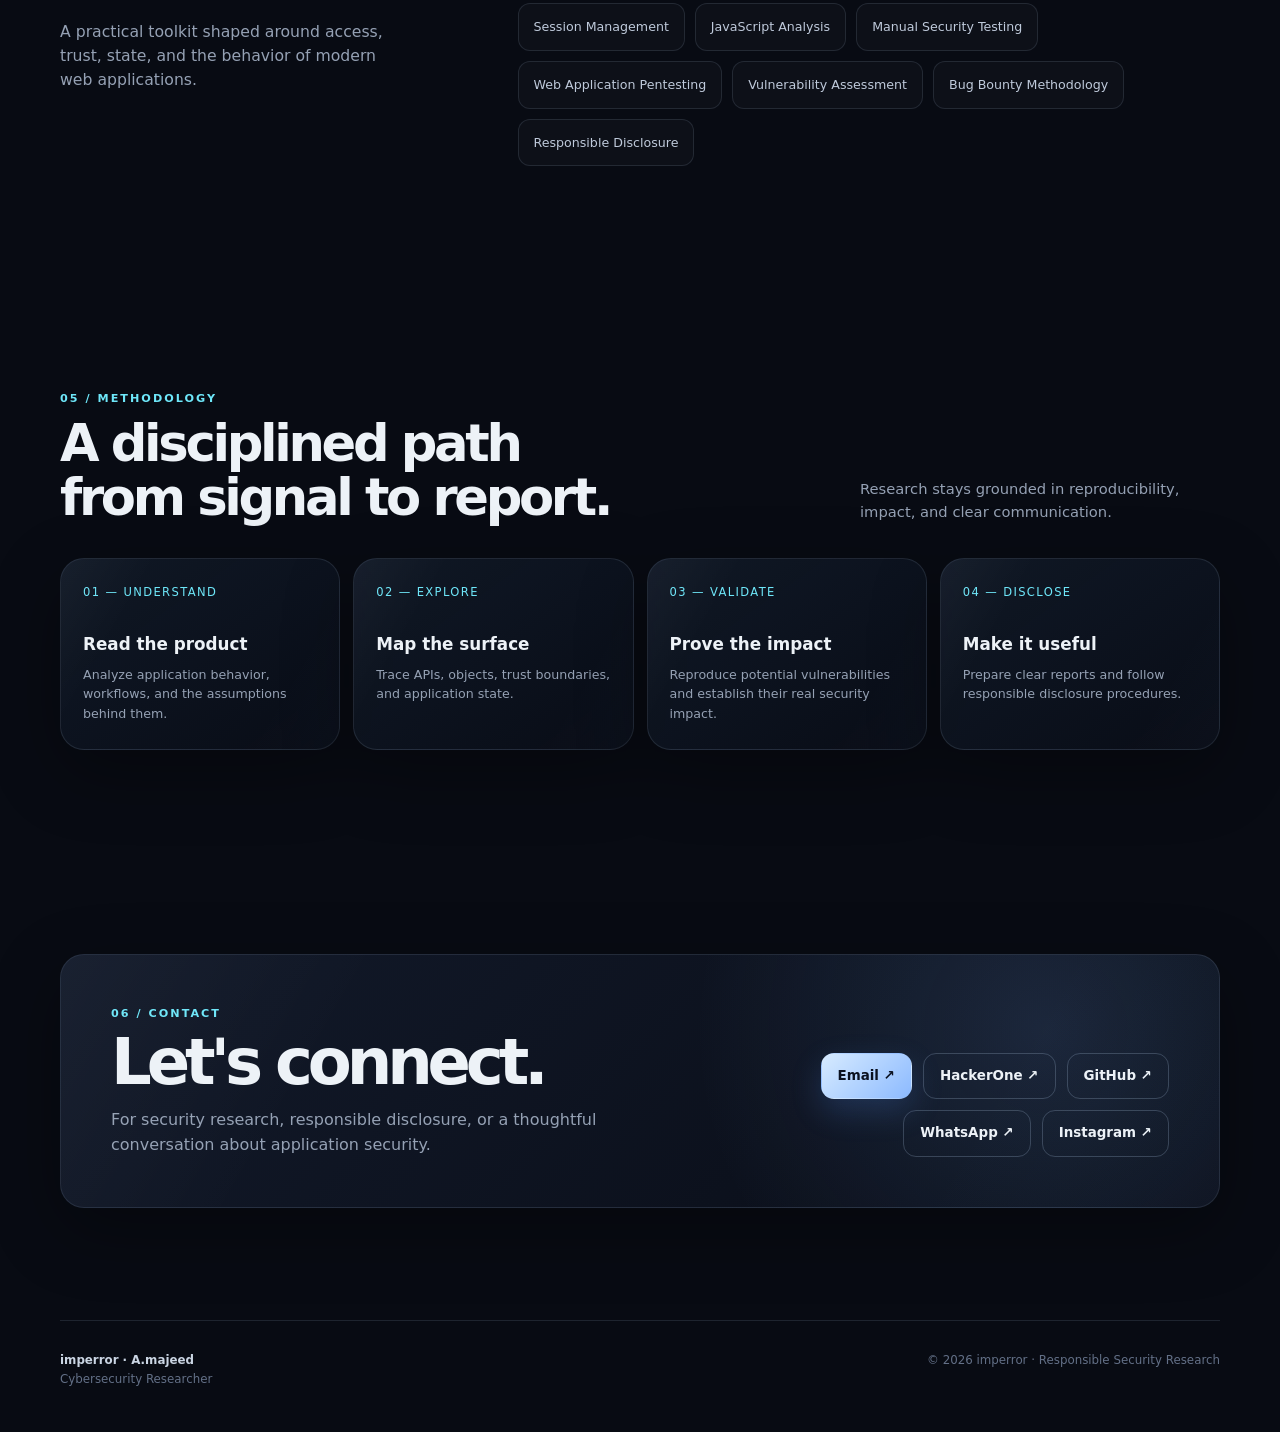
==== commit 9efd650c: "Update index.html" ====
--- a/index.html
+++ b/index.html
@@ -1,158 +1,69 @@
-<!DOCTYPE html>
+<!doctype html>
 <html lang="en">
 <head>
-    <meta charset="UTF-8">
-    <meta name="viewport" content="width=device-width, initial-scale=1.0">
-    <title>A.majeed | Cybersecurity Researcher</title>
-
-    <meta name="description" content="A.majeed - Bug Bounty Hunter & Cybersecurity Researcher specializing in Web Application Security and Responsible Disclosure.">
-
-    <style>
-        *{
-            margin:0;
-            padding:0;
-            box-sizing:border-box;
-            font-family:Arial,Helvetica,sans-serif;
-        }
-
-        body{
-            background:#0b0f19;
-            color:#fff;
-            display:flex;
-            justify-content:center;
-            align-items:center;
-            min-height:100vh;
-            padding:30px;
-        }
-
-        .card{
-            max-width:850px;
-            width:100%;
-            background:#131b2f;
-            border:1px solid #26314d;
-            border-radius:18px;
-            padding:45px;
-            box-shadow:0 0 30px rgba(0,0,0,.35);
-        }
-
-        h1{
-            font-size:42px;
-            color:#4da3ff;
-            margin-bottom:10px;
-        }
-
-        h2{
-            color:#b8c4d9;
-            margin-bottom:25px;
-            font-weight:normal;
-        }
-
-        p{
-            line-height:1.8;
-            color:#d8d8d8;
-            margin-bottom:18px;
-        }
-
-        .section{
-            margin-top:35px;
-        }
-
-        ul{
-            margin-left:20px;
-            line-height:2;
-        }
-
-        a{
-            color:#55b6ff;
-            text-decoration:none;
-        }
-
-        a:hover{
-            text-decoration:underline;
-        }
-
-        .footer{
-            margin-top:40px;
-            border-top:1px solid #26314d;
-            padding-top:20px;
-            color:#9ea9bd;
-            font-size:14px;
-        }
-    </style>
+  <meta charset="utf-8" />
+  <meta name="viewport" content="width=device-width, initial-scale=1" />
+  <title>imperror (A.majeed) | Cybersecurity Researcher & Bug Bounty Hunter</title>
+  <meta name="description" content="imperror (A.majeed) is a cybersecurity researcher and bug bounty hunter focused on web application security, responsible disclosure, and high-impact vulnerability research." />
+  <meta name="keywords" content="imperror, A.majeed, cybersecurity researcher, bug bounty hunter, web application security, responsible disclosure, HackerOne" />
+  <meta name="theme-color" content="#080b13" />
+  <link rel="canonical" href="https://imperror.me/" />
+  <meta property="og:type" content="website" />
+  <meta property="og:url" content="https://imperror.me/" />
+  <meta property="og:title" content="imperror (A.majeed) | Cybersecurity Researcher" />
+  <meta property="og:description" content="A focused portfolio for web application security research, responsible disclosure, and bug bounty work." />
+  <meta property="og:image" content="https://imperror.me/profile.jpg" />
+  <meta name="twitter:card" content="summary_large_image" />
+  <meta name="twitter:title" content="imperror (A.majeed) | Cybersecurity Researcher" />
+  <meta name="twitter:description" content="Web application security research, responsible disclosure, and bug bounty work." />
+  <style>
+    :root{--bg:#080b13;--bg-2:#0b101b;--panel:rgba(15,21,34,.72);--panel-strong:#111827;--line:rgba(170,190,220,.14);--line-strong:rgba(170,190,220,.25);--text:#edf2f7;--muted:#95a1b4;--dim:#637087;--blue:#7db5ff;--cyan:#6ee7f9;--violet:#a58bff;--lime:#c9f27c;--shadow:0 22px 70px rgba(0,0,0,.32);--radius:24px}
+    *{box-sizing:border-box}html{scroll-behavior:smooth}body{margin:0;background:var(--bg);color:var(--text);font-family:Inter,ui-sans-serif,system-ui,-apple-system,BlinkMacSystemFont,"Segoe UI",sans-serif;line-height:1.55;overflow-x:hidden}body:before{content:"";position:fixed;inset:0;pointer-events:none;opacity:.23;background-image:linear-gradient(rgba(125,181,255,.035) 1px,transparent 1px),linear-gradient(90deg,rgba(125,181,255,.035) 1px,transparent 1px);background-size:56px 56px;mask-image:linear-gradient(to bottom,black,transparent 72%)}body:after{content:"";position:fixed;inset:0;pointer-events:none;opacity:.055;background-image:url("data:image/svg+xml,%3Csvg viewBox='0 0 180 180' xmlns='http://www.w3.org/2000/svg'%3E%3Cfilter id='n'%3E%3CfeTurbulence type='fractalNoise' baseFrequency='.9' numOctaves='3' stitchTiles='stitch'/%3E%3C/filter%3E%3Crect width='100%25' height='100%25' filter='url(%23n)' opacity='.55'/%3E%3C/svg%3E");mix-blend-mode:soft-light}.glow{position:fixed;width:44rem;height:44rem;border-radius:50%;background:radial-gradient(circle,rgba(76,125,255,.12),transparent 67%);left:var(--mx,70%);top:var(--my,8%);transform:translate(-50%,-50%);filter:blur(16px);pointer-events:none;transition:left .8s ease-out,top .8s ease-out;z-index:-1}.wrap{width:min(1160px,calc(100% - 40px));margin:auto}.nav{position:fixed;top:14px;left:0;right:0;z-index:10}.nav-inner{height:62px;padding:0 16px 0 20px;display:flex;align-items:center;justify-content:space-between;background:rgba(9,13,23,.66);border:1px solid var(--line);backdrop-filter:blur(22px);border-radius:18px;box-shadow:0 12px 34px rgba(0,0,0,.16)}.brand{display:flex;align-items:center;gap:11px;color:var(--text);text-decoration:none;font-size:.93rem;font-weight:750;letter-spacing:.02em}.brand-mark{width:27px;height:27px;border-radius:9px;display:grid;place-items:center;background:linear-gradient(135deg,var(--blue),var(--violet));color:#09101e;font-size:.72rem;font-weight:900;box-shadow:0 0 24px rgba(125,181,255,.3)}.nav-links{display:flex;gap:4px;align-items:center}.nav-links a{color:var(--muted);text-decoration:none;font-size:.82rem;padding:9px 12px;border-radius:10px;transition:color .2s,background .2s}.nav-links a:hover,.nav-links a.active{color:var(--text);background:rgba(255,255,255,.06)}.menu{display:none;border:1px solid var(--line);background:transparent;color:var(--text);border-radius:10px;width:39px;height:36px;font-size:1.1rem}.hero{min-height:760px;display:grid;grid-template-columns:1.1fr .9fr;align-items:center;gap:72px;padding:148px 0 92px}.eyebrow{display:inline-flex;align-items:center;gap:9px;color:var(--cyan);font-size:.76rem;font-weight:750;letter-spacing:.14em;text-transform:uppercase}.pulse{width:7px;height:7px;border-radius:50%;background:var(--lime);box-shadow:0 0 0 5px rgba(201,242,124,.1);animation:pulse 2.2s ease-in-out infinite}.hero h1{font-size:clamp(4.1rem,9vw,8.9rem);line-height:.88;letter-spacing:-.085em;margin:22px 0 26px;font-weight:800}.hero h1 span{display:block;color:transparent;background:linear-gradient(100deg,#f8fbff 5%,#a6b7d2 43%,#7db5ff 80%);background-clip:text;-webkit-background-clip:text}.hero h1 small{display:block;margin-top:17px;color:#6e7b93;font-size:clamp(1.2rem,2vw,1.65rem);font-weight:540;letter-spacing:-.035em}.hero-copy{max-width:600px;color:var(--muted);font-size:1.06rem}.hero-actions,.contact-actions{display:flex;flex-wrap:wrap;gap:11px;margin-top:30px}.btn{display:inline-flex;align-items:center;gap:9px;border:1px solid var(--line-strong);border-radius:13px;padding:12px 16px;color:var(--text);text-decoration:none;font-size:.84rem;font-weight:720;transition:transform .2s ease,background .2s,border-color .2s,box-shadow .2s}.btn:hover{transform:translateY(-3px);border-color:rgba(125,181,255,.52);background:rgba(125,181,255,.09);box-shadow:0 12px 28px rgba(0,0,0,.18)}.btn.primary{background:linear-gradient(135deg,#d7ebff,#8cbaff);color:#0a1120;border-color:transparent;box-shadow:0 12px 32px rgba(91,151,255,.2)}.btn.primary:hover{background:linear-gradient(135deg,#eff7ff,#a9caff);box-shadow:0 16px 36px rgba(91,151,255,.3)}.arrow{font-size:1rem}.hero-meta{display:flex;gap:22px;margin-top:27px;color:var(--dim);font-size:.73rem;text-transform:uppercase;letter-spacing:.09em}.hero-meta b{color:#c8d1df;font-weight:650}.portrait-stage{position:relative;min-height:510px;display:grid;place-items:center}.portrait-stage:before{content:"";position:absolute;width:390px;height:390px;border-radius:50%;background:radial-gradient(circle,rgba(101,146,255,.26),rgba(137,96,255,.08) 45%,transparent 70%);filter:blur(20px);animation:drift 8s ease-in-out infinite}.portrait{position:relative;width:min(100%,370px);aspect-ratio:4/5;border-radius:30px;padding:8px;background:linear-gradient(145deg,rgba(164,209,255,.6),rgba(154,122,255,.2) 30%,rgba(255,255,255,.08) 75%);box-shadow:var(--shadow),0 0 100px rgba(81,128,255,.12);transform:rotate(2deg)}.portrait-inner{height:100%;overflow:hidden;border-radius:23px;position:relative;background:radial-gradient(circle at 50% 28%,rgba(125,181,255,.25),transparent 25%),linear-gradient(150deg,#101a2b,#0a0e17 68%)}.portrait-inner img{width:100%;height:100%;display:block;object-fit:cover;opacity:0;transition:opacity .35s}.portrait-inner.loaded img{opacity:1}.fallback{position:absolute;inset:0;display:grid;place-items:center;text-align:center;background:radial-gradient(circle at 50% 35%,rgba(125,181,255,.15),transparent 32%),linear-gradient(160deg,#15243a,#090c14 70%)}.fallback strong{font-size:7rem;letter-spacing:-.13em;color:transparent;background:linear-gradient(135deg,#e9f5ff,#6d8fbf 75%);background-clip:text;-webkit-background-clip:text}.fallback small{display:block;margin-top:-22px;color:#93a7c4;letter-spacing:.23em;font-size:.7rem;text-transform:uppercase}.portrait-tag{position:absolute;display:inline-flex;align-items:center;gap:8px;padding:9px 12px;border:1px solid var(--line-strong);border-radius:12px;background:rgba(13,20,33,.78);backdrop-filter:blur(12px);font-size:.68rem;color:#d7e2f1;box-shadow:0 12px 22px rgba(0,0,0,.2)}.tag-1{top:11%;left:-13%}.tag-2{right:-10%;top:43%}.tag-3{left:-8%;bottom:12%}.tag-dot{width:6px;height:6px;background:var(--cyan);border-radius:50%}.scroll-cue{position:absolute;bottom:36px;left:0;color:var(--dim);font-size:.68rem;letter-spacing:.13em;text-transform:uppercase;display:flex;align-items:center;gap:10px}.scroll-cue:after{content:"";width:42px;height:1px;background:var(--line-strong)}section{padding:112px 0}.section-kicker{color:var(--cyan);font-size:.7rem;letter-spacing:.18em;text-transform:uppercase;font-weight:750}.section-head{display:flex;justify-content:space-between;align-items:end;gap:30px;margin-bottom:34px}.section-head h2{font-size:clamp(2rem,4vw,3.4rem);line-height:1.04;letter-spacing:-.065em;margin:10px 0 0}.section-head p{max-width:360px;color:var(--muted);font-size:.92rem;margin:0}.about-grid{display:grid;grid-template-columns:1.2fr .8fr;gap:18px}.panel{background:linear-gradient(145deg,rgba(18,27,42,.82),rgba(10,14,24,.74));border:1px solid var(--line);border-radius:var(--radius);box-shadow:var(--shadow);position:relative;overflow:hidden}.panel:after{content:"";position:absolute;inset:0;pointer-events:none;background:linear-gradient(120deg,rgba(255,255,255,.06),transparent 25%,transparent 76%,rgba(125,181,255,.04));opacity:.55}.about-main{padding:34px}.about-main p{color:#b4bfd0;font-size:1.05rem;max-width:670px;margin:0}.about-main p+p{margin-top:20px}.fact-list{display:grid;grid-template-columns:1fr 1fr;gap:9px;margin-top:28px}.fact{padding:12px 13px;border:1px solid var(--line);border-radius:12px;color:#c7d0dd;font-size:.78rem;background:rgba(255,255,255,.025)}.fact:before{content:"↳";color:var(--cyan);margin-right:7px}.stat-panel{padding:32px;display:flex;flex-direction:column;justify-content:space-between;min-height:285px}.stat-label{color:var(--muted);font-size:.82rem}.stat-num{font-size:clamp(5rem,10vw,8rem);line-height:.8;letter-spacing:-.1em;color:var(--text);margin:18px 0}.stat-note{color:var(--dim);font-size:.75rem}.ranking-grid{display:grid;grid-template-columns:repeat(4,1fr);gap:13px}.rank-card{padding:24px 21px;min-height:235px;display:flex;flex-direction:column;justify-content:space-between}.rank-card.featured{background:linear-gradient(150deg,rgba(57,72,34,.72),rgba(25,33,29,.72));border-color:rgba(201,242,124,.35)}.rank-top{display:flex;align-items:center;justify-content:space-between;color:var(--muted);font-size:.72rem;line-height:1.25}.rank-icon{width:25px;height:25px;border:1px solid var(--line-strong);border-radius:8px;display:grid;place-items:center;color:var(--blue);font-size:.68rem}.rank-card h3{margin:26px 0 0;font-size:2rem;line-height:.96;letter-spacing:-.07em}.rank-card h3 span{display:block;color:#8190a6;font-size:.72rem;letter-spacing:.08em;text-transform:uppercase;margin-top:10px}.rank-card.featured h3{color:var(--lime)}.ranking-note{display:flex;justify-content:space-between;gap:20px;color:var(--dim);font-size:.73rem;margin-top:19px;padding-left:4px}.org-grid{display:grid;grid-template-columns:repeat(4,1fr);gap:13px}.org{padding:22px;min-height:142px;display:flex;flex-direction:column;justify-content:space-between;transition:transform .25s,border-color .25s}.org:hover{transform:translateY(-5px);border-color:rgba(125,181,255,.35)}.org-mark{width:35px;height:35px;display:grid;place-items:center;border-radius:11px;color:#cad9ee;background:linear-gradient(135deg,rgba(125,181,255,.2),rgba(165,139,255,.14));font-size:.72rem;font-weight:800;letter-spacing:.03em}.org h3{margin:17px 0 1px;font-size:1.03rem;letter-spacing:-.03em}.org p{margin:0;color:var(--dim);font-size:.7rem}.skills-layout{display:grid;grid-template-columns:.75fr 1.25fr;gap:36px;align-items:start}.skills-intro p{color:var(--muted);font-size:.98rem;max-width:350px}.skills-cloud{display:flex;flex-wrap:wrap;gap:10px}.skill{padding:13px 15px;border-radius:12px;border:1px solid var(--line);background:rgba(255,255,255,.025);font-size:.79rem;color:#bfcadb;transition:background .2s,color .2s,border-color .2s}.skill:hover{color:var(--text);background:rgba(125,181,255,.09);border-color:rgba(125,181,255,.35)}.skill.emphasis{color:#e9f3ff;background:rgba(125,181,255,.1);border-color:rgba(125,181,255,.37)}.method-grid{display:grid;grid-template-columns:repeat(4,1fr);gap:13px}.method{padding:25px 22px;min-height:188px}.method-num{color:var(--cyan);font-size:.72rem;letter-spacing:.12em}.method h3{margin:29px 0 8px;font-size:1.05rem}.method p{color:var(--muted);font-size:.79rem;margin:0}.contact{padding-top:92px}.contact-box{padding:50px;display:flex;justify-content:space-between;gap:36px;align-items:end;background:radial-gradient(circle at 85% 30%,rgba(125,181,255,.14),transparent 35%),linear-gradient(135deg,rgba(20,29,47,.85),rgba(9,13,23,.85))}.contact-box h2{font-size:clamp(2.3rem,5vw,4.3rem);line-height:.95;letter-spacing:-.08em;margin:10px 0 15px}.contact-box p{color:var(--muted);margin:0;max-width:500px}.contact-actions{max-width:400px;justify-content:flex-end;margin-top:0}.footer{padding:30px 0 44px;display:flex;justify-content:space-between;gap:20px;border-top:1px solid var(--line);color:var(--dim);font-size:.74rem}.footer strong{color:#cad5e3}.reveal{opacity:0;transform:translateY(22px);transition:opacity .75s ease,transform .75s ease}.reveal.in{opacity:1;transform:none}@keyframes pulse{0%,100%{box-shadow:0 0 0 4px rgba(201,242,124,.1)}50%{box-shadow:0 0 0 8px rgba(201,242,124,.02)}}@keyframes drift{0%,100%{transform:translate(0,0)}50%{transform:translate(13px,-14px)}}
+    @media(max-width:900px){.hero{grid-template-columns:1fr;gap:44px;min-height:auto;padding-top:140px}.portrait-stage{min-height:440px}.portrait{width:min(100%,330px)}.ranking-grid{grid-template-columns:repeat(2,1fr)}.org-grid{grid-template-columns:repeat(3,1fr)}.method-grid{grid-template-columns:repeat(2,1fr)}.about-grid,.skills-layout{grid-template-columns:1fr}.contact-box{align-items:start;flex-direction:column}.contact-actions{justify-content:flex-start}}
+    @media(max-width:650px){.wrap{width:min(100% - 28px,1160px)}.nav{top:8px}.nav-inner{height:57px}.nav-links{display:none;position:absolute;top:64px;left:0;right:0;padding:8px;border-radius:16px;background:rgba(9,13,23,.95);border:1px solid var(--line);flex-direction:column;align-items:stretch}.nav-links.open{display:flex}.nav-links a{padding:12px}.menu{display:block}.hero{padding-top:120px;padding-bottom:70px}.hero h1{font-size:clamp(4.2rem,20vw,6.4rem)}.hero-copy{font-size:.96rem}.hero-meta{gap:12px;flex-wrap:wrap}.portrait-stage{min-height:390px}.portrait{width:min(85%,300px)}.portrait-tag{font-size:.61rem}.tag-1{left:-5%}.tag-2{right:-5%}.tag-3{left:-3%}section{padding:78px 0}.section-head{display:block}.section-head p{margin-top:17px}.about-main,.stat-panel{padding:25px}.fact-list{grid-template-columns:1fr}.ranking-grid,.org-grid,.method-grid{grid-template-columns:1fr 1fr}.rank-card{min-height:205px;padding:18px}.rank-card h3{font-size:1.55rem}.org{min-height:130px;padding:16px}.org h3{font-size:.9rem}.method{min-height:170px;padding:18px}.contact-box{padding:29px 23px}.contact-actions{display:grid;grid-template-columns:1fr 1fr;width:100%}.contact-actions .btn{justify-content:center}.footer{display:block}.footer div+div{margin-top:8px}}
+    @media(max-width:390px){.ranking-grid,.org-grid,.method-grid{grid-template-columns:1fr}.hero h1{font-size:4.3rem}.portrait{width:88%}.contact-actions{grid-template-columns:1fr}}
+    @media(prefers-reduced-motion:reduce){*,*:before,*:after{animation-duration:.001ms!important;animation-iteration-count:1!important;scroll-behavior:auto!important;transition-duration:.001ms!important}}
+  </style>
 </head>
 <body>
+  <div class="glow" aria-hidden="true"></div>
+  <header class="nav"><div class="wrap nav-inner">
+    <a class="brand" href="#home" aria-label="imperror home"><span class="brand-mark">IM</span><span>imperror</span></a>
+    <button class="menu" aria-label="Open navigation" aria-expanded="false">☰</button>
+    <nav class="nav-links" aria-label="Primary navigation"><a href="#home">Home</a><a href="#about">About</a><a href="#rankings">Rankings</a><a href="#research">Research</a><a href="#skills">Skills</a><a href="#contact">Contact</a></nav>
+  </div></header>
 
-<div class="card">
+  <main id="home">
+    <section class="hero wrap">
+      <div class="hero-copy-block reveal"><div class="eyebrow"><span class="pulse"></span>Security Researcher</div><h1><span>imperror</span><small>A.majeed</small></h1><p class="hero-copy">Web application security researcher focused on finding meaningful vulnerabilities through careful analysis, manual testing, and responsible disclosure.</p><div class="hero-actions"><a class="btn primary" href="https://hackerone.com/imperror?type=user" target="_blank" rel="noopener noreferrer">View HackerOne <span class="arrow">↗</span></a><a class="btn" href="https://github.com/Abdulmajeedabdulghaffar" target="_blank" rel="noopener noreferrer">GitHub ↗</a><a class="btn" href="https://instagram.com/jqd.u" target="_blank" rel="noopener noreferrer">Instagram ↗</a><a class="btn" href="https://wa.me/9647748014362" target="_blank" rel="noopener noreferrer">WhatsApp ↗</a></div><div class="hero-meta"><span><b>Focus</b> Web Security</span><span><b>Practice</b> Responsible Disclosure</span></div></div>
+      <div class="portrait-stage reveal"><div class="portrait"><div class="portrait-inner"><div class="fallback"><div><strong>IM</strong><small>imperror · A.majeed</small></div></div><img src="profile.jpg" alt="Portrait of imperror, A.majeed" /></div><span class="portrait-tag tag-1"><i class="tag-dot"></i> Bug Bounty</span><span class="portrait-tag tag-2"><i class="tag-dot"></i> Web Security</span><span class="portrait-tag tag-3"><i class="tag-dot"></i> HackerOne</span></div></div>
+      <div class="scroll-cue">Scroll to explore</div>
+    </section>
 
-<h1>A.majeed</h1>
+    <section id="about" class="wrap reveal"><div class="section-head"><div><div class="section-kicker">01 / Profile</div><h2>Built around curiosity<br>and clear evidence.</h2></div><p>A focused practice in understanding how real products behave, where trust breaks down, and how to communicate the fix.</p></div><div class="about-grid"><article class="panel about-main"><p>I am a Bug Bounty Hunter and Cybersecurity Researcher specializing in Web Application Security. My work centers on discovering security weaknesses through manual testing, vulnerability research, application behavior analysis, and responsible disclosure.</p><p>I have identified vulnerabilities across major and local organizations, including high-severity issues, with additional reports currently undergoing review and validation.</p><div class="fact-list"><div class="fact">Web Application Security</div><div class="fact">Vulnerability Assessment</div><div class="fact">Authorization Security</div><div class="fact">Business Logic Testing</div><div class="fact">API Security</div><div class="fact">Responsible Disclosure</div></div></article><aside class="panel stat-panel"><div class="stat-label">Public HackerOne activity</div><div class="stat-num" data-count="11">0</div><div class="stat-note">Acknowledged organizational contributions / thanks received</div></aside></div></section>
 
-<h2>Bug Bounty Hunter • Cybersecurity Researcher</h2>
+    <section id="rankings" class="wrap reveal"><div class="section-head"><div><div class="section-kicker">02 / Current standing</div><h2>HackerOne rankings<br>in motion.</h2></div><p>Public ranking positions for the Jul–Sep 2026 Response / VDP period.</p></div><div class="ranking-grid"><article class="panel rank-card"><div class="rank-top"><span>Highest Reputation / VDP</span><span class="rank-icon">↗</span></div><h3>TOP 10<span>Worldwide</span></h3></article><article class="panel rank-card"><div class="rank-top"><span>OWASP · Broken Access Control</span><span class="rank-icon">⌁</span></div><h3>TOP 3<span>Worldwide</span></h3></article><article class="panel rank-card featured"><div class="rank-top"><span>Country</span><span class="rank-icon">#</span></div><h3>#1<span>Iraq</span></h3></article><article class="panel rank-card"><div class="rank-top"><span>Asset Type</span><span class="rank-icon">◫</span></div><h3>TOP 3<span>Web Applications · Worldwide</span></h3></article></div><div class="ranking-note"><span>Ranking snapshot · Jul–Sep 2026</span><span>Positions are time-period-specific and can change.</span></div></section>
 
-<p>
-Dedicated to identifying and responsibly reporting security vulnerabilities to help organizations strengthen their security posture.
-</p>
+    <section id="research" class="wrap reveal"><div class="section-head"><div><div class="section-kicker">03 / Research highlights</div><h2>Security contributions<br>with context.</h2></div><p>Organizations associated with public responsible-disclosure and HackerOne activity.</p></div><div class="org-grid"><article class="panel org"><span class="org-mark">PR</span><div><h3>PRISM</h3><p>Security Contributions · HackerOne</p></div></article><article class="panel org"><span class="org-mark">TT</span><div><h3>TikTok</h3><p>Security Research · Responsible Disclosure</p></div></article><article class="panel org"><span class="org-mark">D</span><div><h3>Deriv.com</h3><p>Security Research · HackerOne</p></div></article><article class="panel org"><span class="org-mark">TM</span><div><h3>TomTom</h3><p>Security Research · HackerOne</p></div></article><article class="panel org"><span class="org-mark">FE</span><div><h3>Ferrero</h3><p>Security Research · HackerOne</p></div></article><article class="panel org"><span class="org-mark">HE</span><div><h3>Henkel</h3><p>Security Research · HackerOne</p></div></article><article class="panel org"><span class="org-mark">QR</span><div><h3>QinetiQ Response</h3><p>Security Contributions · HackerOne</p></div></article></div></section>
 
-<div class="section">
-<h2>Areas of Expertise</h2>
+    <section id="skills" class="wrap reveal"><div class="skills-layout"><div class="skills-intro"><div class="section-kicker">04 / Expertise</div><h2>Sharp where<br>it matters.</h2><p>A practical toolkit shaped around access, trust, state, and the behavior of modern web applications.</p></div><div class="skills-cloud"><span class="skill emphasis">Broken Access Control</span><span class="skill emphasis">IDOR</span><span class="skill emphasis">Business Logic Vulnerabilities</span><span class="skill emphasis">Web Application Security</span><span class="skill">Authorization Testing</span><span class="skill">API Security</span><span class="skill">SSRF</span><span class="skill">Authentication Security</span><span class="skill">Session Management</span><span class="skill">JavaScript Analysis</span><span class="skill">Manual Security Testing</span><span class="skill">Web Application Pentesting</span><span class="skill">Vulnerability Assessment</span><span class="skill">Bug Bounty Methodology</span><span class="skill">Responsible Disclosure</span></div></div></section>
 
-<ul>
-<li>Web Application Security</li>
-<li>Bug Bounty Hunting</li>
-<li>Vulnerability Assessment</li>
-<li>Penetration Testing</li>
-<li>Responsible Disclosure</li>
-</ul>
-</div>
+    <section class="wrap reveal"><div class="section-head"><div><div class="section-kicker">05 / Methodology</div><h2>A disciplined path<br>from signal to report.</h2></div><p>Research stays grounded in reproducibility, impact, and clear communication.</p></div><div class="method-grid"><article class="panel method"><div class="method-num">01 — UNDERSTAND</div><h3>Read the product</h3><p>Analyze application behavior, workflows, and the assumptions behind them.</p></article><article class="panel method"><div class="method-num">02 — EXPLORE</div><h3>Map the surface</h3><p>Trace APIs, objects, trust boundaries, and application state.</p></article><article class="panel method"><div class="method-num">03 — VALIDATE</div><h3>Prove the impact</h3><p>Reproduce potential vulnerabilities and establish their real security impact.</p></article><article class="panel method"><div class="method-num">04 — DISCLOSE</div><h3>Make it useful</h3><p>Prepare clear reports and follow responsible disclosure procedures.</p></article></div></section>
 
-<div class="section">
-<h2>Achievements</h2>
-
-<ul>
-<li>Discovered multiple security vulnerabilities across major organizations.</li>
-<li>Recognized Bug Bounty Hunter.</li>
-<li>Active Cybersecurity Researcher.</li>
-<li>Specialized in discovering high-impact web application vulnerabilities.</li>
-</ul>
-</div>
-
-<div class="section">
-<h2>Contact</h2>
-
-<p>
-📧 Email:
-<a href="mailto:imperror@wearehackerone.com">
-imperror@wearehackerone.com
-</a>
-</p>
-
-<p>
-📷 Instagram:
-<a href="https://instagram.com/jqd.u" target="_blank">
-@jqd.u
-</a>
-</p>
-
-<p>
-💬 WhatsApp:
-<a href="https://wa.me/9647723486482" target="_blank">
-+9647723486482
-</a>
-</p>
-
-<p>
-💻 GitHub:
-<a href="https://github.com/Abdulmajeedabdulghaffar" target="_blank">
-github.com/Abdulmajeedabdulghaffar
-</a>
-</p>
-
-</div>
-
-<div class="footer">
-© 2026 A.majeed — Cybersecurity Researcher
-</div>
-
-</div>
-
+    <section id="contact" class="wrap contact reveal"><div class="panel contact-box"><div><div class="section-kicker">06 / Contact</div><h2>Let's connect.</h2><p>For security research, responsible disclosure, or a thoughtful conversation about application security.</p></div><div class="contact-actions"><a class="btn primary" href="mailto:imperror@wearehackerone.com">Email ↗</a><a class="btn" href="https://hackerone.com/imperror?type=user" target="_blank" rel="noopener noreferrer">HackerOne ↗</a><a class="btn" href="https://github.com/Abdulmajeedabdulghaffar" target="_blank" rel="noopener noreferrer">GitHub ↗</a><a class="btn" href="https://wa.me/9647748014362" target="_blank" rel="noopener noreferrer">WhatsApp ↗</a><a class="btn" href="https://instagram.com/jqd.u" target="_blank" rel="noopener noreferrer">Instagram ↗</a></div></div></section>
+  </main>
+  <footer class="wrap footer"><div><strong>imperror · A.majeed</strong><br>Cybersecurity Researcher</div><div>© 2026 imperror · Responsible Security Research</div></footer>
+  <script>
+    const root=document.documentElement, glow=document.querySelector('.glow');
+    window.addEventListener('pointermove',e=>{if(matchMedia('(pointer:fine)').matches){root.style.setProperty('--mx',e.clientX+'px');root.style.setProperty('--my',e.clientY+'px')}},{passive:true});
+    const menu=document.querySelector('.menu'), links=document.querySelector('.nav-links');
+    menu.addEventListener('click',()=>{const open=links.classList.toggle('open');menu.setAttribute('aria-expanded',open)});
+    links.querySelectorAll('a').forEach(a=>a.addEventListener('click',()=>{links.classList.remove('open');menu.setAttribute('aria-expanded','false')}));
+    const reveals=document.querySelectorAll('.reveal'); const reduced=matchMedia('(prefers-reduced-motion: reduce)').matches;
+    if(reduced) reveals.forEach(el=>el.classList.add('in')); else {const io=new IntersectionObserver(es=>es.forEach(e=>{if(e.isIntersecting){e.target.classList.add('in');io.unobserve(e.target)}}),{threshold:.12});reveals.forEach(el=>io.observe(el))}
+    const stat=document.querySelector('[data-count]'); const statIO=new IntersectionObserver(es=>es.forEach(e=>{if(e.isIntersecting){const n=+stat.dataset.count;let i=0;const tick=()=>{i=Math.min(n,i+1);stat.textContent=i;if(i<n)requestAnimationFrame(tick)};tick();statIO.disconnect()}}),{threshold:.7});statIO.observe(stat);
+    const img=document.querySelector('.portrait img'); img.addEventListener('load',()=>document.querySelector('.portrait-inner').classList.add('loaded')); img.addEventListener('error',()=>{});
+    const sections=[...document.querySelectorAll('main section[id]')], navLinks=[...document.querySelectorAll('.nav-links a')]; const activeIO=new IntersectionObserver(es=>es.forEach(e=>{if(e.isIntersecting){navLinks.forEach(a=>a.classList.toggle('active',a.getAttribute('href')==='#'+e.target.id))}}),{rootMargin:'-35% 0px -55%'});sections.forEach(s=>activeIO.observe(s));
+  </script>
 </body>
 </html>
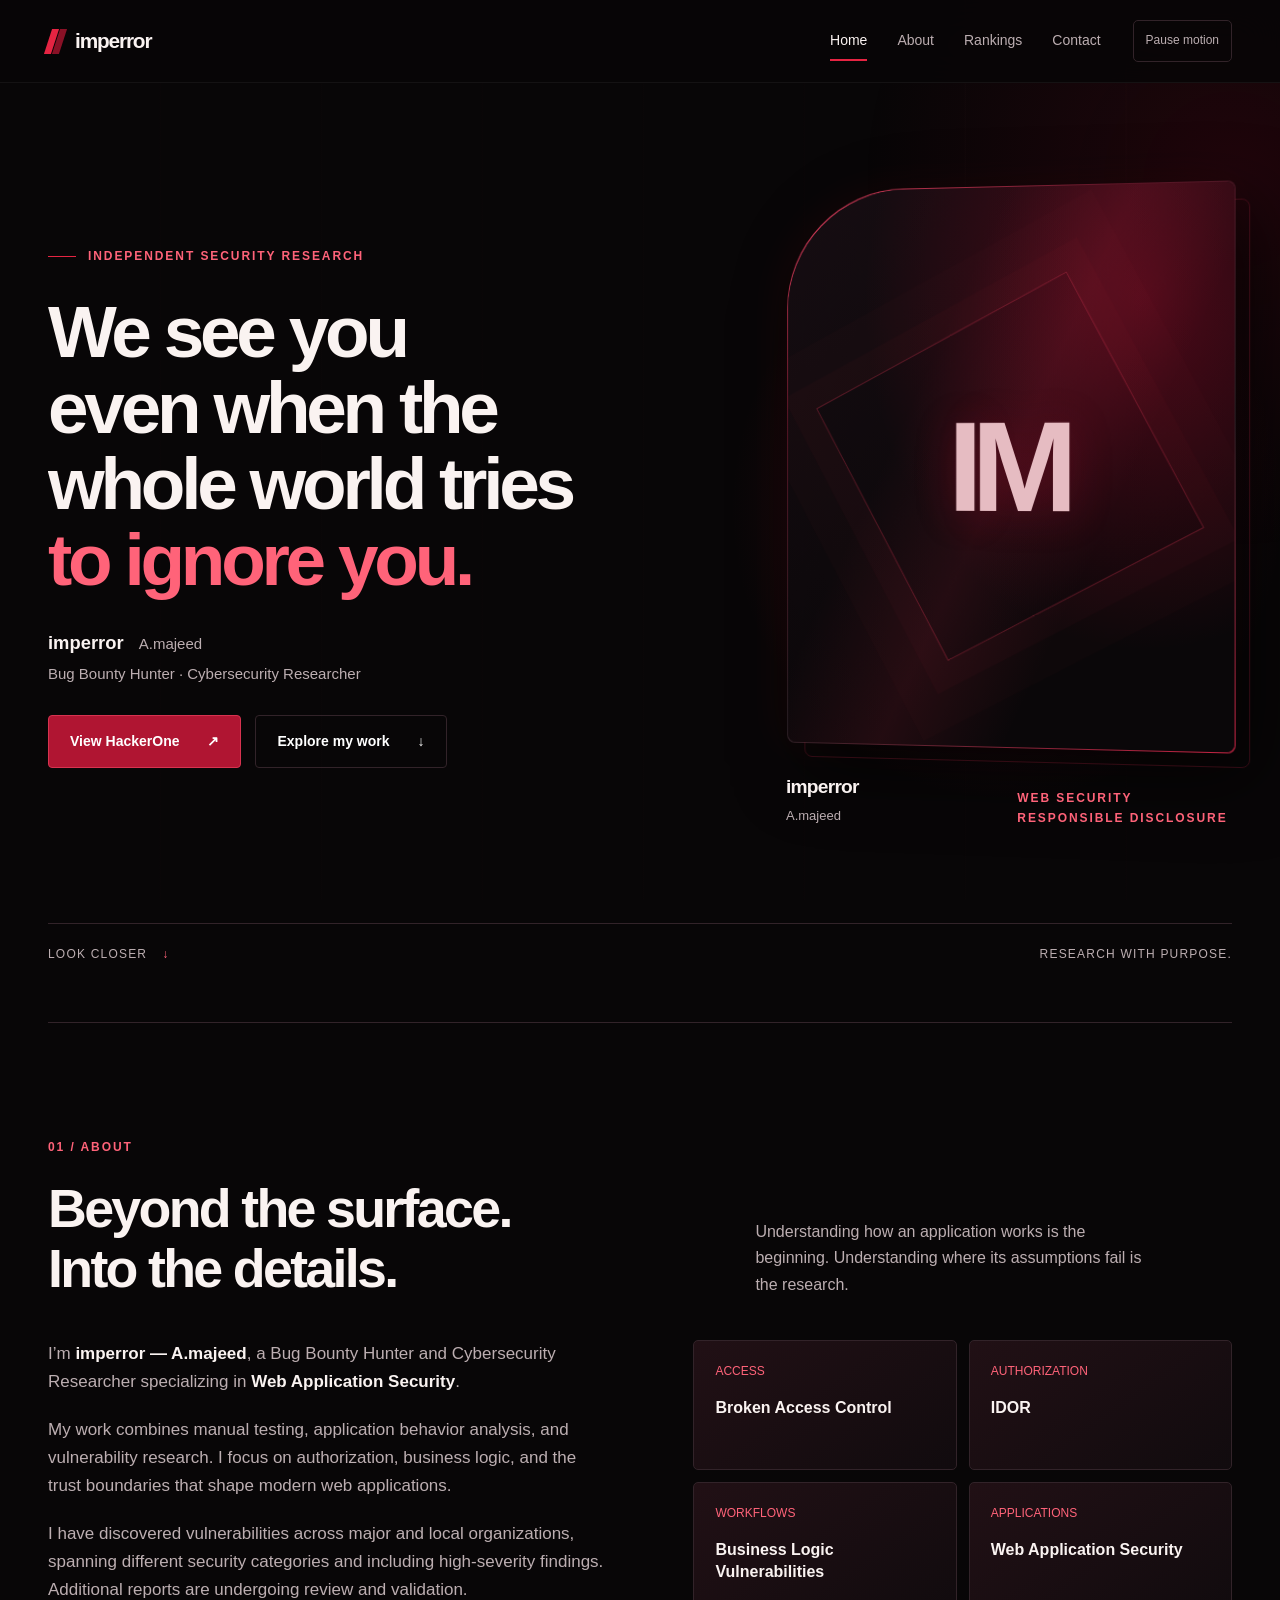
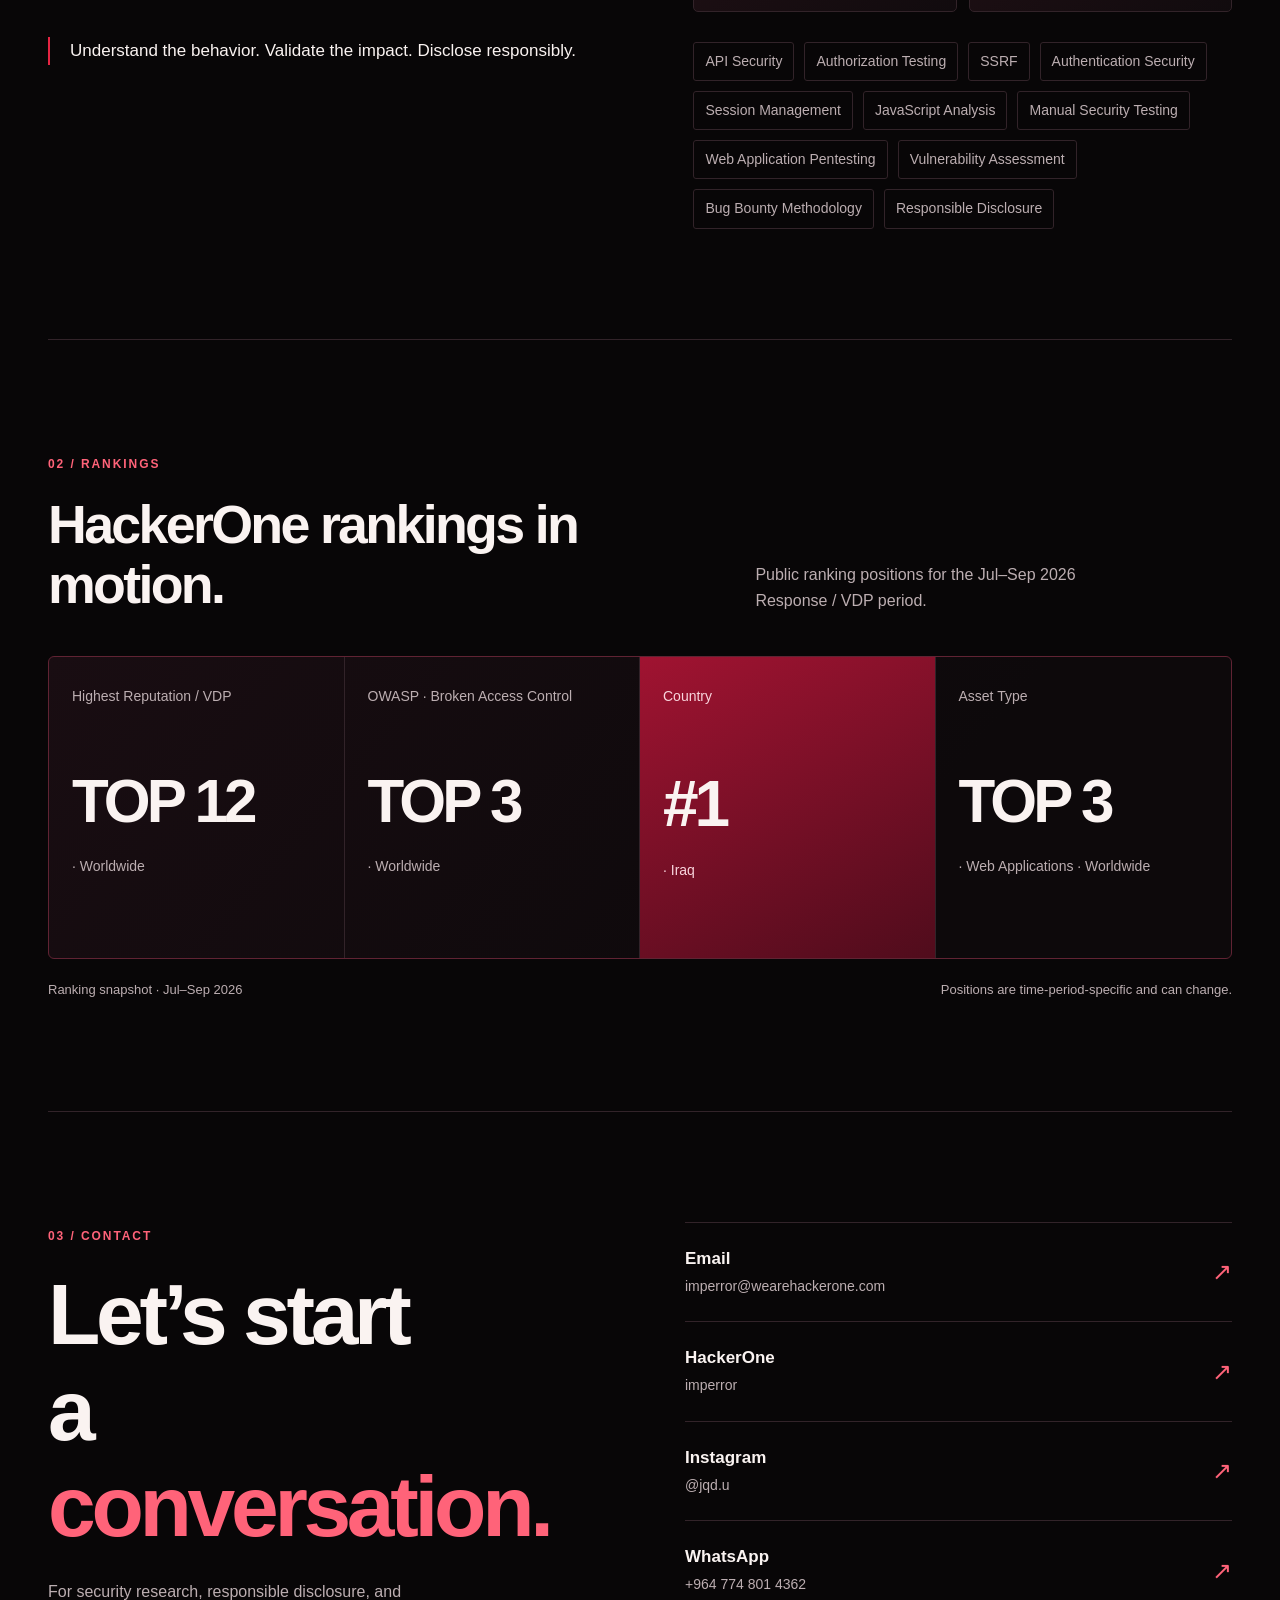
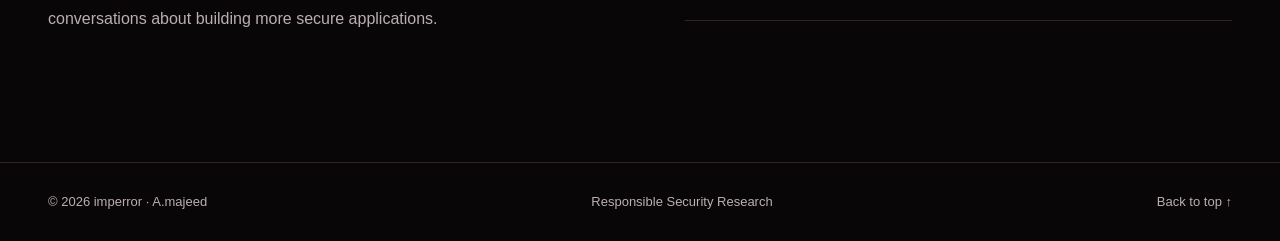
==== commit 177e0e3e: "Update index.html" ====
--- a/index.html
+++ b/index.html
@@ -1,69 +1,422 @@
 <!doctype html>
 <html lang="en">
 <head>
-  <meta charset="utf-8" />
-  <meta name="viewport" content="width=device-width, initial-scale=1" />
-  <title>imperror (A.majeed) | Cybersecurity Researcher & Bug Bounty Hunter</title>
-  <meta name="description" content="imperror (A.majeed) is a cybersecurity researcher and bug bounty hunter focused on web application security, responsible disclosure, and high-impact vulnerability research." />
-  <meta name="keywords" content="imperror, A.majeed, cybersecurity researcher, bug bounty hunter, web application security, responsible disclosure, HackerOne" />
-  <meta name="theme-color" content="#080b13" />
-  <link rel="canonical" href="https://imperror.me/" />
-  <meta property="og:type" content="website" />
-  <meta property="og:url" content="https://imperror.me/" />
-  <meta property="og:title" content="imperror (A.majeed) | Cybersecurity Researcher" />
-  <meta property="og:description" content="A focused portfolio for web application security research, responsible disclosure, and bug bounty work." />
-  <meta property="og:image" content="https://imperror.me/profile.jpg" />
-  <meta name="twitter:card" content="summary_large_image" />
-  <meta name="twitter:title" content="imperror (A.majeed) | Cybersecurity Researcher" />
-  <meta name="twitter:description" content="Web application security research, responsible disclosure, and bug bounty work." />
+  <meta charset="utf-8">
+  <meta name="viewport" content="width=device-width, initial-scale=1">
+  <title>imperror (A.majeed) | Cybersecurity Researcher &amp; Bug Bounty Hunter</title>
+  <meta name="description" content="imperror (A.majeed), a cybersecurity researcher and bug bounty hunter focused on web application security, manual vulnerability research, and responsible disclosure.">
+  <meta name="theme-color" content="#080607">
+  <link rel="canonical" href="https://imperror.me/">
+  <meta property="og:type" content="website">
+  <meta property="og:url" content="https://imperror.me/">
+  <meta property="og:title" content="imperror | Cybersecurity Researcher">
+  <meta property="og:description" content="Web application security. Manual research. Responsible disclosure.">
+  <meta property="og:image" content="https://imperror.me/profile.jpg">
+  <meta name="twitter:card" content="summary_large_image">
+  <meta name="twitter:title" content="imperror | Cybersecurity Researcher">
+  <meta name="twitter:description" content="Web application security. Manual research. Responsible disclosure.">
   <style>
-    :root{--bg:#080b13;--bg-2:#0b101b;--panel:rgba(15,21,34,.72);--panel-strong:#111827;--line:rgba(170,190,220,.14);--line-strong:rgba(170,190,220,.25);--text:#edf2f7;--muted:#95a1b4;--dim:#637087;--blue:#7db5ff;--cyan:#6ee7f9;--violet:#a58bff;--lime:#c9f27c;--shadow:0 22px 70px rgba(0,0,0,.32);--radius:24px}
-    *{box-sizing:border-box}html{scroll-behavior:smooth}body{margin:0;background:var(--bg);color:var(--text);font-family:Inter,ui-sans-serif,system-ui,-apple-system,BlinkMacSystemFont,"Segoe UI",sans-serif;line-height:1.55;overflow-x:hidden}body:before{content:"";position:fixed;inset:0;pointer-events:none;opacity:.23;background-image:linear-gradient(rgba(125,181,255,.035) 1px,transparent 1px),linear-gradient(90deg,rgba(125,181,255,.035) 1px,transparent 1px);background-size:56px 56px;mask-image:linear-gradient(to bottom,black,transparent 72%)}body:after{content:"";position:fixed;inset:0;pointer-events:none;opacity:.055;background-image:url("data:image/svg+xml,%3Csvg viewBox='0 0 180 180' xmlns='http://www.w3.org/2000/svg'%3E%3Cfilter id='n'%3E%3CfeTurbulence type='fractalNoise' baseFrequency='.9' numOctaves='3' stitchTiles='stitch'/%3E%3C/filter%3E%3Crect width='100%25' height='100%25' filter='url(%23n)' opacity='.55'/%3E%3C/svg%3E");mix-blend-mode:soft-light}.glow{position:fixed;width:44rem;height:44rem;border-radius:50%;background:radial-gradient(circle,rgba(76,125,255,.12),transparent 67%);left:var(--mx,70%);top:var(--my,8%);transform:translate(-50%,-50%);filter:blur(16px);pointer-events:none;transition:left .8s ease-out,top .8s ease-out;z-index:-1}.wrap{width:min(1160px,calc(100% - 40px));margin:auto}.nav{position:fixed;top:14px;left:0;right:0;z-index:10}.nav-inner{height:62px;padding:0 16px 0 20px;display:flex;align-items:center;justify-content:space-between;background:rgba(9,13,23,.66);border:1px solid var(--line);backdrop-filter:blur(22px);border-radius:18px;box-shadow:0 12px 34px rgba(0,0,0,.16)}.brand{display:flex;align-items:center;gap:11px;color:var(--text);text-decoration:none;font-size:.93rem;font-weight:750;letter-spacing:.02em}.brand-mark{width:27px;height:27px;border-radius:9px;display:grid;place-items:center;background:linear-gradient(135deg,var(--blue),var(--violet));color:#09101e;font-size:.72rem;font-weight:900;box-shadow:0 0 24px rgba(125,181,255,.3)}.nav-links{display:flex;gap:4px;align-items:center}.nav-links a{color:var(--muted);text-decoration:none;font-size:.82rem;padding:9px 12px;border-radius:10px;transition:color .2s,background .2s}.nav-links a:hover,.nav-links a.active{color:var(--text);background:rgba(255,255,255,.06)}.menu{display:none;border:1px solid var(--line);background:transparent;color:var(--text);border-radius:10px;width:39px;height:36px;font-size:1.1rem}.hero{min-height:760px;display:grid;grid-template-columns:1.1fr .9fr;align-items:center;gap:72px;padding:148px 0 92px}.eyebrow{display:inline-flex;align-items:center;gap:9px;color:var(--cyan);font-size:.76rem;font-weight:750;letter-spacing:.14em;text-transform:uppercase}.pulse{width:7px;height:7px;border-radius:50%;background:var(--lime);box-shadow:0 0 0 5px rgba(201,242,124,.1);animation:pulse 2.2s ease-in-out infinite}.hero h1{font-size:clamp(4.1rem,9vw,8.9rem);line-height:.88;letter-spacing:-.085em;margin:22px 0 26px;font-weight:800}.hero h1 span{display:block;color:transparent;background:linear-gradient(100deg,#f8fbff 5%,#a6b7d2 43%,#7db5ff 80%);background-clip:text;-webkit-background-clip:text}.hero h1 small{display:block;margin-top:17px;color:#6e7b93;font-size:clamp(1.2rem,2vw,1.65rem);font-weight:540;letter-spacing:-.035em}.hero-copy{max-width:600px;color:var(--muted);font-size:1.06rem}.hero-actions,.contact-actions{display:flex;flex-wrap:wrap;gap:11px;margin-top:30px}.btn{display:inline-flex;align-items:center;gap:9px;border:1px solid var(--line-strong);border-radius:13px;padding:12px 16px;color:var(--text);text-decoration:none;font-size:.84rem;font-weight:720;transition:transform .2s ease,background .2s,border-color .2s,box-shadow .2s}.btn:hover{transform:translateY(-3px);border-color:rgba(125,181,255,.52);background:rgba(125,181,255,.09);box-shadow:0 12px 28px rgba(0,0,0,.18)}.btn.primary{background:linear-gradient(135deg,#d7ebff,#8cbaff);color:#0a1120;border-color:transparent;box-shadow:0 12px 32px rgba(91,151,255,.2)}.btn.primary:hover{background:linear-gradient(135deg,#eff7ff,#a9caff);box-shadow:0 16px 36px rgba(91,151,255,.3)}.arrow{font-size:1rem}.hero-meta{display:flex;gap:22px;margin-top:27px;color:var(--dim);font-size:.73rem;text-transform:uppercase;letter-spacing:.09em}.hero-meta b{color:#c8d1df;font-weight:650}.portrait-stage{position:relative;min-height:510px;display:grid;place-items:center}.portrait-stage:before{content:"";position:absolute;width:390px;height:390px;border-radius:50%;background:radial-gradient(circle,rgba(101,146,255,.26),rgba(137,96,255,.08) 45%,transparent 70%);filter:blur(20px);animation:drift 8s ease-in-out infinite}.portrait{position:relative;width:min(100%,370px);aspect-ratio:4/5;border-radius:30px;padding:8px;background:linear-gradient(145deg,rgba(164,209,255,.6),rgba(154,122,255,.2) 30%,rgba(255,255,255,.08) 75%);box-shadow:var(--shadow),0 0 100px rgba(81,128,255,.12);transform:rotate(2deg)}.portrait-inner{height:100%;overflow:hidden;border-radius:23px;position:relative;background:radial-gradient(circle at 50% 28%,rgba(125,181,255,.25),transparent 25%),linear-gradient(150deg,#101a2b,#0a0e17 68%)}.portrait-inner img{width:100%;height:100%;display:block;object-fit:cover;opacity:0;transition:opacity .35s}.portrait-inner.loaded img{opacity:1}.fallback{position:absolute;inset:0;display:grid;place-items:center;text-align:center;background:radial-gradient(circle at 50% 35%,rgba(125,181,255,.15),transparent 32%),linear-gradient(160deg,#15243a,#090c14 70%)}.fallback strong{font-size:7rem;letter-spacing:-.13em;color:transparent;background:linear-gradient(135deg,#e9f5ff,#6d8fbf 75%);background-clip:text;-webkit-background-clip:text}.fallback small{display:block;margin-top:-22px;color:#93a7c4;letter-spacing:.23em;font-size:.7rem;text-transform:uppercase}.portrait-tag{position:absolute;display:inline-flex;align-items:center;gap:8px;padding:9px 12px;border:1px solid var(--line-strong);border-radius:12px;background:rgba(13,20,33,.78);backdrop-filter:blur(12px);font-size:.68rem;color:#d7e2f1;box-shadow:0 12px 22px rgba(0,0,0,.2)}.tag-1{top:11%;left:-13%}.tag-2{right:-10%;top:43%}.tag-3{left:-8%;bottom:12%}.tag-dot{width:6px;height:6px;background:var(--cyan);border-radius:50%}.scroll-cue{position:absolute;bottom:36px;left:0;color:var(--dim);font-size:.68rem;letter-spacing:.13em;text-transform:uppercase;display:flex;align-items:center;gap:10px}.scroll-cue:after{content:"";width:42px;height:1px;background:var(--line-strong)}section{padding:112px 0}.section-kicker{color:var(--cyan);font-size:.7rem;letter-spacing:.18em;text-transform:uppercase;font-weight:750}.section-head{display:flex;justify-content:space-between;align-items:end;gap:30px;margin-bottom:34px}.section-head h2{font-size:clamp(2rem,4vw,3.4rem);line-height:1.04;letter-spacing:-.065em;margin:10px 0 0}.section-head p{max-width:360px;color:var(--muted);font-size:.92rem;margin:0}.about-grid{display:grid;grid-template-columns:1.2fr .8fr;gap:18px}.panel{background:linear-gradient(145deg,rgba(18,27,42,.82),rgba(10,14,24,.74));border:1px solid var(--line);border-radius:var(--radius);box-shadow:var(--shadow);position:relative;overflow:hidden}.panel:after{content:"";position:absolute;inset:0;pointer-events:none;background:linear-gradient(120deg,rgba(255,255,255,.06),transparent 25%,transparent 76%,rgba(125,181,255,.04));opacity:.55}.about-main{padding:34px}.about-main p{color:#b4bfd0;font-size:1.05rem;max-width:670px;margin:0}.about-main p+p{margin-top:20px}.fact-list{display:grid;grid-template-columns:1fr 1fr;gap:9px;margin-top:28px}.fact{padding:12px 13px;border:1px solid var(--line);border-radius:12px;color:#c7d0dd;font-size:.78rem;background:rgba(255,255,255,.025)}.fact:before{content:"↳";color:var(--cyan);margin-right:7px}.stat-panel{padding:32px;display:flex;flex-direction:column;justify-content:space-between;min-height:285px}.stat-label{color:var(--muted);font-size:.82rem}.stat-num{font-size:clamp(5rem,10vw,8rem);line-height:.8;letter-spacing:-.1em;color:var(--text);margin:18px 0}.stat-note{color:var(--dim);font-size:.75rem}.ranking-grid{display:grid;grid-template-columns:repeat(4,1fr);gap:13px}.rank-card{padding:24px 21px;min-height:235px;display:flex;flex-direction:column;justify-content:space-between}.rank-card.featured{background:linear-gradient(150deg,rgba(57,72,34,.72),rgba(25,33,29,.72));border-color:rgba(201,242,124,.35)}.rank-top{display:flex;align-items:center;justify-content:space-between;color:var(--muted);font-size:.72rem;line-height:1.25}.rank-icon{width:25px;height:25px;border:1px solid var(--line-strong);border-radius:8px;display:grid;place-items:center;color:var(--blue);font-size:.68rem}.rank-card h3{margin:26px 0 0;font-size:2rem;line-height:.96;letter-spacing:-.07em}.rank-card h3 span{display:block;color:#8190a6;font-size:.72rem;letter-spacing:.08em;text-transform:uppercase;margin-top:10px}.rank-card.featured h3{color:var(--lime)}.ranking-note{display:flex;justify-content:space-between;gap:20px;color:var(--dim);font-size:.73rem;margin-top:19px;padding-left:4px}.org-grid{display:grid;grid-template-columns:repeat(4,1fr);gap:13px}.org{padding:22px;min-height:142px;display:flex;flex-direction:column;justify-content:space-between;transition:transform .25s,border-color .25s}.org:hover{transform:translateY(-5px);border-color:rgba(125,181,255,.35)}.org-mark{width:35px;height:35px;display:grid;place-items:center;border-radius:11px;color:#cad9ee;background:linear-gradient(135deg,rgba(125,181,255,.2),rgba(165,139,255,.14));font-size:.72rem;font-weight:800;letter-spacing:.03em}.org h3{margin:17px 0 1px;font-size:1.03rem;letter-spacing:-.03em}.org p{margin:0;color:var(--dim);font-size:.7rem}.skills-layout{display:grid;grid-template-columns:.75fr 1.25fr;gap:36px;align-items:start}.skills-intro p{color:var(--muted);font-size:.98rem;max-width:350px}.skills-cloud{display:flex;flex-wrap:wrap;gap:10px}.skill{padding:13px 15px;border-radius:12px;border:1px solid var(--line);background:rgba(255,255,255,.025);font-size:.79rem;color:#bfcadb;transition:background .2s,color .2s,border-color .2s}.skill:hover{color:var(--text);background:rgba(125,181,255,.09);border-color:rgba(125,181,255,.35)}.skill.emphasis{color:#e9f3ff;background:rgba(125,181,255,.1);border-color:rgba(125,181,255,.37)}.method-grid{display:grid;grid-template-columns:repeat(4,1fr);gap:13px}.method{padding:25px 22px;min-height:188px}.method-num{color:var(--cyan);font-size:.72rem;letter-spacing:.12em}.method h3{margin:29px 0 8px;font-size:1.05rem}.method p{color:var(--muted);font-size:.79rem;margin:0}.contact{padding-top:92px}.contact-box{padding:50px;display:flex;justify-content:space-between;gap:36px;align-items:end;background:radial-gradient(circle at 85% 30%,rgba(125,181,255,.14),transparent 35%),linear-gradient(135deg,rgba(20,29,47,.85),rgba(9,13,23,.85))}.contact-box h2{font-size:clamp(2.3rem,5vw,4.3rem);line-height:.95;letter-spacing:-.08em;margin:10px 0 15px}.contact-box p{color:var(--muted);margin:0;max-width:500px}.contact-actions{max-width:400px;justify-content:flex-end;margin-top:0}.footer{padding:30px 0 44px;display:flex;justify-content:space-between;gap:20px;border-top:1px solid var(--line);color:var(--dim);font-size:.74rem}.footer strong{color:#cad5e3}.reveal{opacity:0;transform:translateY(22px);transition:opacity .75s ease,transform .75s ease}.reveal.in{opacity:1;transform:none}@keyframes pulse{0%,100%{box-shadow:0 0 0 4px rgba(201,242,124,.1)}50%{box-shadow:0 0 0 8px rgba(201,242,124,.02)}}@keyframes drift{0%,100%{transform:translate(0,0)}50%{transform:translate(13px,-14px)}}
-    @media(max-width:900px){.hero{grid-template-columns:1fr;gap:44px;min-height:auto;padding-top:140px}.portrait-stage{min-height:440px}.portrait{width:min(100%,330px)}.ranking-grid{grid-template-columns:repeat(2,1fr)}.org-grid{grid-template-columns:repeat(3,1fr)}.method-grid{grid-template-columns:repeat(2,1fr)}.about-grid,.skills-layout{grid-template-columns:1fr}.contact-box{align-items:start;flex-direction:column}.contact-actions{justify-content:flex-start}}
-    @media(max-width:650px){.wrap{width:min(100% - 28px,1160px)}.nav{top:8px}.nav-inner{height:57px}.nav-links{display:none;position:absolute;top:64px;left:0;right:0;padding:8px;border-radius:16px;background:rgba(9,13,23,.95);border:1px solid var(--line);flex-direction:column;align-items:stretch}.nav-links.open{display:flex}.nav-links a{padding:12px}.menu{display:block}.hero{padding-top:120px;padding-bottom:70px}.hero h1{font-size:clamp(4.2rem,20vw,6.4rem)}.hero-copy{font-size:.96rem}.hero-meta{gap:12px;flex-wrap:wrap}.portrait-stage{min-height:390px}.portrait{width:min(85%,300px)}.portrait-tag{font-size:.61rem}.tag-1{left:-5%}.tag-2{right:-5%}.tag-3{left:-3%}section{padding:78px 0}.section-head{display:block}.section-head p{margin-top:17px}.about-main,.stat-panel{padding:25px}.fact-list{grid-template-columns:1fr}.ranking-grid,.org-grid,.method-grid{grid-template-columns:1fr 1fr}.rank-card{min-height:205px;padding:18px}.rank-card h3{font-size:1.55rem}.org{min-height:130px;padding:16px}.org h3{font-size:.9rem}.method{min-height:170px;padding:18px}.contact-box{padding:29px 23px}.contact-actions{display:grid;grid-template-columns:1fr 1fr;width:100%}.contact-actions .btn{justify-content:center}.footer{display:block}.footer div+div{margin-top:8px}}
-    @media(max-width:390px){.ranking-grid,.org-grid,.method-grid{grid-template-columns:1fr}.hero h1{font-size:4.3rem}.portrait{width:88%}.contact-actions{grid-template-columns:1fr}}
-    @media(prefers-reduced-motion:reduce){*,*:before,*:after{animation-duration:.001ms!important;animation-iteration-count:1!important;scroll-behavior:auto!important;transition-duration:.001ms!important}}
+    :root {
+      color-scheme: dark;
+      --bg: #080607;
+      --surface: #110c0e;
+      --ink: #faf3f1;
+      --muted: #bcaeb1;
+      --red: #e52442;
+      --bright: #ff6379;
+      --blood: #8c1029;
+      --line: #322329;
+      --ease: cubic-bezier(.16,1,.3,1);
+    }
+    * { box-sizing: border-box; }
+    html { scroll-behavior: smooth; scroll-padding-top: 100px; }
+    body { margin: 0; background: var(--bg); color: var(--ink); font-family: "Segoe UI", Arial, sans-serif; line-height: 1.65; }
+    button, a { -webkit-tap-highlight-color: transparent; }
+    button { font: inherit; cursor: pointer; }
+    a { color: inherit; text-decoration: none; }
+    button:focus-visible, a:focus-visible { outline: 2px solid var(--bright); outline-offset: 6px; }
+    ::selection { background: #9c1430; color: white; }
+    html { scrollbar-width: thin; scrollbar-color: #8c2940 var(--bg); }
+    ::-webkit-scrollbar { width: 7px; }
+    ::-webkit-scrollbar-thumb { background: #8c2940; border-radius: 8px; }
+    ::-webkit-scrollbar-track { background: var(--bg); }
+    .wrap { width: min(1280px, calc(100% - 96px)); margin-inline: auto; }
+    .skip { position: fixed; top: -100px; left: 20px; z-index: 100; background: var(--ink); color: var(--bg); padding: 10px 20px; }
+    .skip:focus { top: 10px; }
+    .ambient { position: fixed; inset: 0; pointer-events: none; overflow: hidden; z-index: -1; }
+    .ambient::before { content: ""; position: absolute; width: 800px; height: 800px; left: 65%; top: -220px; background: radial-gradient(ellipse, #78051c38, transparent 65%); animation: atmosphere 14s ease-in-out infinite alternate; }
+    .ambient::after { content: ""; position: absolute; inset: 0; opacity: .13; background: repeating-linear-gradient(90deg, transparent 0 159px, #ad56611c 160px 161px); }
+    .header { position: fixed; z-index: 30; inset: 0 0 auto; background: #080607e8; border-bottom: 1px solid #ffffff0d; backdrop-filter: blur(20px); }
+    .nav-row { min-height: 82px; display: flex; align-items: center; gap: 32px; }
+    .wordmark { font-size: 1.3rem; font-weight: 800; letter-spacing: -.055em; margin-right: auto; display: inline-flex; align-items: center; gap: 12px; }
+    .brand-mark { width: 7px; height: 25px; background: var(--red); transform: skew(-18deg); box-shadow: 8px 0 #891126; margin-right: 8px; }
+    nav { display: flex; gap: 30px; }
+    nav a { font-size: .875rem; color: var(--muted); position: relative; padding: 13px 0; }
+    nav a::after { content: ""; height: 2px; background: var(--red); position: absolute; inset: auto 0 5px; transform: scaleX(0); transform-origin: left; transition: transform .35s var(--ease); }
+    nav a:hover, nav a[aria-current] { color: var(--ink); }
+    nav a:hover::after, nav a[aria-current]::after { transform: scaleX(1); }
+    .motion, .menu { background: transparent; border: 1px solid var(--line); color: var(--muted); padding: 9px 12px; font-size: .75rem; border-radius: 5px; min-height: 42px; }
+    .motion:hover, .menu:hover { border-color: var(--bright); color: var(--ink); }
+    .motion[hidden] { display: none; }
+    .menu { display: none; }
+    main { overflow: clip; }
+    .hero { position: relative; min-height: min(940px, 100svh); padding: 164px 0 58px; display: grid; grid-template-columns: 1.5fr 1fr; gap: 60px; align-items: center; }
+    .eyebrow, .label { color: var(--bright); font-size: .75rem; font-weight: 600; text-transform: uppercase; letter-spacing: .16em; }
+    .eyebrow { display: flex; align-items: center; gap: 12px; }
+    .eyebrow::before { content: ""; width: 28px; height: 1px; background: var(--red); }
+    h1 { font-size: clamp(3.1rem, 5.7vw, 5.55rem); line-height: 1.04; letter-spacing: -.058em; font-weight: 850; margin: 28px 0 30px; }
+    .line { display: block; overflow: hidden; padding-bottom: .1em; margin-bottom: -.1em; }
+    .line > span { display: block; animation: title-enter 1.35s var(--ease) both; animation-delay: calc(var(--i) * .13s + .1s); }
+    .line.accent { color: var(--bright); }
+    .intro-identity { margin: 0; font-size: 1.15rem; font-weight: 600; }
+    .intro-identity span { color: var(--muted); font-weight: 400; margin-left: 10px; font-size: .9375rem; }
+    .intro-role { margin: 4px 0 0; color: var(--muted); font-size: .9375rem; }
+    .hero-actions { display: flex; flex-wrap: wrap; gap: 14px; margin-top: 28px; }
+    .button { position: relative; display: inline-flex; align-items: center; justify-content: center; gap: 28px; padding: 14px 21px; background: #b01532; color: white; border: 1px solid #d73350; border-radius: 4px; font-size: .875rem; font-weight: 650; overflow: hidden; transition: transform .35s var(--ease), background .3s, box-shadow .3s; }
+    .button::before { content: ""; position: absolute; inset: -70% auto -70% -70%; width: 35%; background: linear-gradient(90deg, transparent, #ffffff30, transparent); transform: rotate(25deg); transition: left .65s; }
+    .button:hover { transform: translateY(-4px); background: #cc1c3c; box-shadow: 0 12px 35px #bd15322b; }
+    .button:hover::before { left: 140%; }
+    .button.secondary { border-color: var(--line); background: transparent; }
+    .hero-details { animation: rise-in 1.1s 650ms var(--ease) both; }
+    .portrait-stage { position: relative; min-width: 0; margin: 0; padding: 22px 0; animation: frame-enter 1.6s 350ms var(--ease) both; }
+    .portrait-stage::before { content: ""; position: absolute; inset: 7% -12%; background: radial-gradient(ellipse, #b610323b, transparent 70%); animation: aura 7s ease-in-out infinite alternate; pointer-events: none; }
+    .portrait-shell { position: relative; padding: 1px; border-radius: 120px 8px 8px 8px; background: linear-gradient(145deg, #e54160, #5b1526 27%, #292025 62%, #cb2545); box-shadow: 18px 25px 70px #000a, -8px 0 45px #b6112515; transform: perspective(1000px) rotateY(var(--tilt, -5deg)); transition: transform .7s var(--ease); }
+    .portrait-shell::before { content: ""; position: absolute; inset: 18px -14px -14px 18px; border: 1px solid #7b1a2e60; border-radius: inherit; z-index: -1; animation: frame-breathe 6s ease-in-out infinite alternate; }
+    .portrait-viewport { position: relative; aspect-ratio: 4 / 5; isolation: isolate; overflow: hidden; border-radius: inherit; background: #10090d; }
+    .portrait-placeholder { position: absolute; inset: 0; display: grid; place-items: center; background: radial-gradient(ellipse at 80% 20%, #83092388, transparent 55%), linear-gradient(145deg, #160d12, #0a0709 70%); }
+    .portrait-placeholder::before { content: ""; position: absolute; width: 64%; aspect-ratio: 1; border: 1px solid #c7324a60; transform: rotate(-28deg); box-shadow: 0 0 0 25px #c7324a09, 0 0 0 60px #c7324a05; animation: geometry 12s ease-in-out infinite alternate; }
+    .portrait-placeholder::after { content: ""; position: absolute; inset: -40%; background: linear-gradient(115deg, transparent 40%, #ff34581a 50%, transparent 60%); animation: light-pass 8s ease-in-out infinite alternate; }
+    .monogram { font-size: clamp(5rem, 10vw, 9rem); line-height: 1; letter-spacing: -.09em; font-weight: 800; color: #e6bcc2; text-shadow: 0 4px 40px #9c0d2b50; z-index: 1; }
+    .portrait-image { position: absolute; width: 100%; height: 100%; inset: 0; object-fit: var(--portrait-fit, cover); object-position: var(--portrait-position, 50% 35%); z-index: 2; }
+    .portrait-image[hidden] { display: none; }
+    .portrait-viewport.has-photo .portrait-placeholder { display: none; }
+    .portrait-caption { position: relative; display: flex; justify-content: space-between; align-items: end; gap: 10px; padding: 23px 4px 0; }
+    .portrait-caption strong { display: block; font-size: 1.2rem; letter-spacing: -.04em; }
+    .portrait-caption span { color: var(--muted); font-size: .8125rem; }
+    .portrait-caption .label { font-size: .75rem; color: var(--bright); }
+    .hero-bottom { grid-column: 1 / -1; display: flex; justify-content: space-between; border-top: 1px solid var(--line); padding-top: 21px; margin-top: 12px; color: var(--muted); font-size: .75rem; letter-spacing: .1em; text-transform: uppercase; }
+    .scroll-link { display: flex; align-items: center; gap: 15px; }
+    .scroll-link span { display: inline-block; color: var(--bright); animation: nudge 2.5s ease-in-out infinite; }
+    section:not(.hero) { padding: 110px 0; border-top: 1px solid var(--line); }
+    h2 { font-size: clamp(2.5rem, 4.2vw, 4rem); letter-spacing: -.05em; line-height: 1.12; margin: 18px 0 25px; }
+    p { margin: 0 0 20px; }
+    .section-head { display: grid; grid-template-columns: 1.35fr 1fr; gap: 64px; align-items: end; margin-bottom: 42px; }
+    .section-head h2 { margin-bottom: 0; }
+    .section-head p { color: var(--muted); margin: 0; max-width: 390px; font-size: 1rem; }
+    .about-grid { display: grid; grid-template-columns: 1.05fr 1fr; gap: 80px; align-items: start; }
+    .about-copy { font-size: 1.0625rem; color: var(--muted); }
+    .about-copy strong { font-weight: 600; color: var(--ink); }
+    .about-signature { margin-top: 32px; padding-left: 20px; border-left: 2px solid var(--red); color: var(--ink); }
+    .expertise { display: grid; grid-template-columns: 1fr 1fr; gap: 12px; }
+    .expertise-item { position: relative; min-height: 130px; padding: 21px; background: linear-gradient(145deg, #211015, #110b0e); border: 1px solid var(--line); border-radius: 5px; transition: border-color .3s, transform .4s var(--ease); }
+    .expertise-item:hover { transform: translateY(-6px); border-color: #a9223e; }
+    .expertise-item span { display: block; color: var(--bright); font-size: .75rem; margin-bottom: 15px; }
+    .expertise-item h3 { font-size: 1rem; font-weight: 600; margin: 0; line-height: 1.4; }
+    .skill-tags { display: flex; flex-wrap: wrap; gap: 10px; list-style: none; margin: 30px 0 0; padding: 0; }
+    .skill-tags li { color: var(--muted); border: 1px solid var(--line); padding: 7px 11px; border-radius: 3px; font-size: .875rem; }
+    .rankings { position: relative; }
+    .ranking-grid { display: grid; grid-template-columns: repeat(4, minmax(0,1fr)); border: 1px solid #602333; border-radius: 6px; overflow: hidden; background: linear-gradient(130deg, #190d12, #0d090b 70%); }
+    .rank-card { padding: 28px 23px 33px; border-right: 1px solid var(--line); position: relative; isolation: isolate; transition: background .4s; }
+    .rank-card:last-child { border-right: 0; }
+    .rank-card::before { content: ""; position: absolute; inset: 0; z-index: -1; background: linear-gradient(160deg, #b5143422, transparent 65%); opacity: 0; transition: opacity .5s; }
+    .rank-card:hover::before { opacity: 1; }
+    .rank-card h3 { font-size: .875rem; color: var(--muted); font-weight: 500; min-height: 50px; margin: 0 0 35px; }
+    .rank-value { font-size: clamp(2.8rem, 4.7vw, 4.5rem); letter-spacing: -.065em; font-weight: 750; line-height: 1.08; display: block; white-space: nowrap; }
+    .rank-scope { display: block; color: var(--muted); font-size: .875rem; margin-top: 20px; min-height: 46px; }
+    .rank-card.featured { background: linear-gradient(155deg, #a01331, #500c1c); }
+    .rank-card.featured h3, .rank-card.featured .rank-scope { color: #f9d5dd; }
+    .rank-card.featured .rank-value { font-size: clamp(3.3rem, 5vw, 5rem); }
+    .ranking-note { display: flex; justify-content: space-between; gap: 20px; margin-top: 20px; color: var(--muted); font-size: .8125rem; }
+    .contact-grid { display: grid; grid-template-columns: 1fr 1fr; gap: 90px; }
+    .contact-heading { font-size: clamp(3.5rem, 6.7vw, 6.3rem); }
+    .contact-heading em { font-style: normal; color: var(--bright); }
+    .contact-copy { color: var(--muted); max-width: 410px; }
+    .contact-links { border-top: 1px solid var(--line); }
+    .contact-link { display: flex; align-items: center; gap: 20px; padding: 22px 0; border-bottom: 1px solid var(--line); transition: padding .4s var(--ease), background .4s; }
+    .contact-link:hover { padding-inline: 16px; background: #a0193010; }
+    .contact-link strong { display: block; font-size: 1.0625rem; font-weight: 600; }
+    .contact-link small { font-size: .875rem; color: var(--muted); overflow-wrap: anywhere; }
+    .contact-link .arrow { margin-left: auto; color: var(--bright); font-size: 1.5rem; transition: transform .4s var(--ease); }
+    .contact-link:hover .arrow { transform: translate(4px, -4px); }
+    footer { border-top: 1px solid var(--line); padding: 28px 0; }
+    .footer-inner { display: flex; justify-content: space-between; gap: 20px; color: var(--muted); font-size: .8125rem; }
+    .reveal { opacity: 1; }
+    .reveal.pending { opacity: 0; transform: translateY(45px); }
+    .reveal.visible { animation: rise-in .95s var(--ease) both; animation-delay: var(--delay, 0ms); }
+    .rank-card.visible .rank-value { animation: rank-enter 1.1s var(--ease) both; animation-delay: var(--delay, 0ms); }
+    @keyframes title-enter { from { opacity: 0; transform: translateY(120%) rotate(3deg); } to { opacity: 1; transform: none; } }
+    @keyframes rise-in { from { opacity: 0; transform: translateY(45px); } to { opacity: 1; transform: none; } }
+    @keyframes frame-enter { from { opacity: 0; transform: translateX(65px) rotate(5deg) scale(.94); } to { opacity: 1; transform: none; } }
+    @keyframes rank-enter { from { opacity: 0; transform: translateY(30px); } to { opacity: 1; transform: none; } }
+    @keyframes atmosphere { to { transform: translate(-140px, 180px) scale(1.2); } }
+    @keyframes aura { to { transform: scale(1.15) translateY(-12px); opacity: .5; } }
+    @keyframes frame-breathe { to { transform: translate(6px, -5px); } }
+    @keyframes geometry { to { transform: rotate(20deg) scale(.87); } }
+    @keyframes light-pass { from { transform: translateX(-30%); } to { transform: translateX(30%); } }
+    @keyframes nudge { 50% { transform: translateY(5px); } }
+    html.motion-paused { scroll-behavior: auto; }
+    html.motion-paused *, html.motion-paused *::before, html.motion-paused *::after { animation: none !important; transition: none !important; }
+    html.motion-paused .reveal.pending { opacity: 1; transform: none; }
+    html.motion-paused .portrait-shell { transform: none; }
+    @media (min-width: 1600px) { .hero { min-height: 900px; } }
+    @media (max-width: 1100px) {
+      .wrap { width: calc(100% - 64px); }
+      .hero { gap: 35px; grid-template-columns: 1.4fr 1fr; min-height: auto; }
+      h1 { font-size: clamp(3rem, 5.9vw, 4.6rem); }
+      .about-grid, .contact-grid { gap: 40px; }
+      .ranking-grid { grid-template-columns: repeat(2, minmax(0,1fr)); }
+      .rank-card { border-bottom: 1px solid var(--line); }
+      .rank-card:nth-child(2) { border-right: 0; }
+      .rank-card:nth-child(n+3) { border-bottom: 0; }
+      .rank-value { font-size: 4rem; }
+    }
+    @media (max-width: 760px) {
+      .wrap { width: calc(100% - 40px); }
+      .nav-row { min-height: 72px; gap: 12px; }
+      .menu { display: inline-block; }
+      nav { position: absolute; inset: 72px 0 auto; padding: 18px 24px; background: #10090dfc; border-bottom: 1px solid var(--line); flex-direction: column; gap: 4px; visibility: hidden; opacity: 0; transform: translateY(-10px); transition: opacity .25s, transform .25s, visibility .25s; }
+      nav.open { visibility: visible; opacity: 1; transform: none; }
+      nav a { padding: 12px 0; }
+      .hero { padding-top: 123px; grid-template-columns: 1fr; gap: 45px; }
+      h1 { font-size: clamp(2.8rem, 8.6vw, 4.8rem); }
+      .portrait-stage { width: min(82%, 380px); margin-inline: auto; padding: 0; }
+      .portrait-shell { transform: none; }
+      .hero-bottom { margin-top: 5px; font-size: .75rem; letter-spacing: .04em; }
+      .hero-bottom > span { max-width: 150px; text-align: right; }
+      section:not(.hero) { padding: 76px 0; }
+      .section-head, .about-grid, .contact-grid { grid-template-columns: 1fr; gap: 28px; }
+      .section-head p { max-width: 100%; }
+      .ranking-note { flex-direction: column; gap: 6px; }
+      .rank-card { padding: 23px 18px; }
+      .rank-card h3 { margin-bottom: 22px; }
+      .rank-value { font-size: clamp(2.5rem, 8vw, 3.6rem); }
+      .rank-card.featured .rank-value { font-size: clamp(3rem, 9vw, 4rem); }
+      .footer-inner { flex-direction: column; gap: 6px; }
+    }
+    @media (max-width: 380px) {
+      .wrap { width: calc(100% - 32px); }
+      .wordmark { font-size: 1.1rem; gap: 8px; }
+      .motion, .menu { padding: 8px; }
+      h1 { font-size: 2.75rem; }
+      .rank-card { padding: 22px 13px; }
+      .rank-card h3 { font-size: .8125rem; min-height: 68px; }
+      .expertise-item { padding: 16px; }
+    }
+    @media (prefers-reduced-motion: reduce) {
+      html { scroll-behavior: auto; }
+      *, *::before, *::after { animation: none !important; transition: none !important; }
+      .reveal.pending { opacity: 1; transform: none; }
+      .portrait-shell { transform: none; }
+    }
   </style>
+  <noscript><style>
+    *, *::before, *::after { animation: none !important; }
+    @media (max-width: 760px) {
+      .header { position: relative; }
+      .nav-row { flex-wrap: wrap; padding-block: 14px; }
+      nav { position: static; visibility: visible; opacity: 1; transform: none; flex-direction: row; flex-wrap: wrap; padding: 0; width: 100%; border: 0; gap: 20px; }
+      .menu { display: none; }
+      .hero { padding-top: 55px; }
+    }
+  </style></noscript>
 </head>
 <body>
-  <div class="glow" aria-hidden="true"></div>
-  <header class="nav"><div class="wrap nav-inner">
-    <a class="brand" href="#home" aria-label="imperror home"><span class="brand-mark">IM</span><span>imperror</span></a>
-    <button class="menu" aria-label="Open navigation" aria-expanded="false">☰</button>
-    <nav class="nav-links" aria-label="Primary navigation"><a href="#home">Home</a><a href="#about">About</a><a href="#rankings">Rankings</a><a href="#research">Research</a><a href="#skills">Skills</a><a href="#contact">Contact</a></nav>
-  </div></header>
-
-  <main id="home">
-    <section class="hero wrap">
-      <div class="hero-copy-block reveal"><div class="eyebrow"><span class="pulse"></span>Security Researcher</div><h1><span>imperror</span><small>A.majeed</small></h1><p class="hero-copy">Web application security researcher focused on finding meaningful vulnerabilities through careful analysis, manual testing, and responsible disclosure.</p><div class="hero-actions"><a class="btn primary" href="https://hackerone.com/imperror?type=user" target="_blank" rel="noopener noreferrer">View HackerOne <span class="arrow">↗</span></a><a class="btn" href="https://github.com/Abdulmajeedabdulghaffar" target="_blank" rel="noopener noreferrer">GitHub ↗</a><a class="btn" href="https://instagram.com/jqd.u" target="_blank" rel="noopener noreferrer">Instagram ↗</a><a class="btn" href="https://wa.me/9647748014362" target="_blank" rel="noopener noreferrer">WhatsApp ↗</a></div><div class="hero-meta"><span><b>Focus</b> Web Security</span><span><b>Practice</b> Responsible Disclosure</span></div></div>
-      <div class="portrait-stage reveal"><div class="portrait"><div class="portrait-inner"><div class="fallback"><div><strong>IM</strong><small>imperror · A.majeed</small></div></div><img src="profile.jpg" alt="Portrait of imperror, A.majeed" /></div><span class="portrait-tag tag-1"><i class="tag-dot"></i> Bug Bounty</span><span class="portrait-tag tag-2"><i class="tag-dot"></i> Web Security</span><span class="portrait-tag tag-3"><i class="tag-dot"></i> HackerOne</span></div></div>
-      <div class="scroll-cue">Scroll to explore</div>
+  <a class="skip" href="#main">Skip to content</a>
+  <div class="ambient" aria-hidden="true"></div>
+  <header class="header">
+    <div class="wrap nav-row">
+      <a class="wordmark" href="#home" aria-label="imperror home"><span class="brand-mark" aria-hidden="true"></span>imperror</a>
+      <nav id="navigation" aria-label="Primary navigation">
+        <a href="#home" aria-current="location">Home</a>
+        <a href="#about">About</a>
+        <a href="#rankings">Rankings</a>
+        <a href="#contact">Contact</a>
+      </nav>
+      <button class="motion" type="button" aria-label="Pause animations" aria-pressed="false" hidden>Pause motion</button>
+      <button class="menu" type="button" aria-controls="navigation" aria-expanded="false">Menu</button>
+    </div>
+  </header>
+  <main id="main">
+    <section class="hero wrap" id="home" aria-labelledby="hero-title">
+      <div>
+        <div class="eyebrow">Independent security research</div>
+        <h1 id="hero-title"><span class="line" style="--i:0"><span>We see you</span></span> <span class="line" style="--i:1"><span>even when the</span></span> <span class="line" style="--i:2"><span>whole world tries</span></span> <span class="line accent" style="--i:3"><span>to ignore you.</span></span></h1>
+        <div class="hero-details">
+          <p class="intro-identity">imperror <span>A.majeed</span></p>
+          <p class="intro-role">Bug Bounty Hunter · Cybersecurity Researcher</p>
+          <div class="hero-actions">
+            <a class="button" href="https://hackerone.com/imperror?type=user" target="_blank" rel="noopener noreferrer">View HackerOne <span aria-hidden="true">↗</span></a>
+            <a class="button secondary" href="#about">Explore my work <span aria-hidden="true">↓</span></a>
+          </div>
+        </div>
+      </div>
+      <figure class="portrait-stage" aria-label="imperror, A.majeed">
+        <div class="portrait-shell">
+          <div class="portrait-viewport">
+            <div class="portrait-placeholder" aria-hidden="true"><span class="monogram">IM</span></div>
+            <img class="portrait-image" alt="Portrait of imperror, A.majeed" width="800" height="1000" hidden>
+          </div>
+        </div>
+        <figcaption class="portrait-caption"><div><strong>imperror</strong><span>A.majeed</span></div><span class="label">Web security<br>Responsible disclosure</span></figcaption>
+      </figure>
+      <div class="hero-bottom"><a href="#about" class="scroll-link">Look closer <span aria-hidden="true">↓</span></a><span>Research with purpose.</span></div>
     </section>
 
-    <section id="about" class="wrap reveal"><div class="section-head"><div><div class="section-kicker">01 / Profile</div><h2>Built around curiosity<br>and clear evidence.</h2></div><p>A focused practice in understanding how real products behave, where trust breaks down, and how to communicate the fix.</p></div><div class="about-grid"><article class="panel about-main"><p>I am a Bug Bounty Hunter and Cybersecurity Researcher specializing in Web Application Security. My work centers on discovering security weaknesses through manual testing, vulnerability research, application behavior analysis, and responsible disclosure.</p><p>I have identified vulnerabilities across major and local organizations, including high-severity issues, with additional reports currently undergoing review and validation.</p><div class="fact-list"><div class="fact">Web Application Security</div><div class="fact">Vulnerability Assessment</div><div class="fact">Authorization Security</div><div class="fact">Business Logic Testing</div><div class="fact">API Security</div><div class="fact">Responsible Disclosure</div></div></article><aside class="panel stat-panel"><div class="stat-label">Public HackerOne activity</div><div class="stat-num" data-count="11">0</div><div class="stat-note">Acknowledged organizational contributions / thanks received</div></aside></div></section>
-
-    <section id="rankings" class="wrap reveal"><div class="section-head"><div><div class="section-kicker">02 / Current standing</div><h2>HackerOne rankings<br>in motion.</h2></div><p>Public ranking positions for the Jul–Sep 2026 Response / VDP period.</p></div><div class="ranking-grid"><article class="panel rank-card"><div class="rank-top"><span>Highest Reputation / VDP</span><span class="rank-icon">↗</span></div><h3>TOP 10<span>Worldwide</span></h3></article><article class="panel rank-card"><div class="rank-top"><span>OWASP · Broken Access Control</span><span class="rank-icon">⌁</span></div><h3>TOP 3<span>Worldwide</span></h3></article><article class="panel rank-card featured"><div class="rank-top"><span>Country</span><span class="rank-icon">#</span></div><h3>#1<span>Iraq</span></h3></article><article class="panel rank-card"><div class="rank-top"><span>Asset Type</span><span class="rank-icon">◫</span></div><h3>TOP 3<span>Web Applications · Worldwide</span></h3></article></div><div class="ranking-note"><span>Ranking snapshot · Jul–Sep 2026</span><span>Positions are time-period-specific and can change.</span></div></section>
-
-    <section id="research" class="wrap reveal"><div class="section-head"><div><div class="section-kicker">03 / Research highlights</div><h2>Security contributions<br>with context.</h2></div><p>Organizations associated with public responsible-disclosure and HackerOne activity.</p></div><div class="org-grid"><article class="panel org"><span class="org-mark">PR</span><div><h3>PRISM</h3><p>Security Contributions · HackerOne</p></div></article><article class="panel org"><span class="org-mark">TT</span><div><h3>TikTok</h3><p>Security Research · Responsible Disclosure</p></div></article><article class="panel org"><span class="org-mark">D</span><div><h3>Deriv.com</h3><p>Security Research · HackerOne</p></div></article><article class="panel org"><span class="org-mark">TM</span><div><h3>TomTom</h3><p>Security Research · HackerOne</p></div></article><article class="panel org"><span class="org-mark">FE</span><div><h3>Ferrero</h3><p>Security Research · HackerOne</p></div></article><article class="panel org"><span class="org-mark">HE</span><div><h3>Henkel</h3><p>Security Research · HackerOne</p></div></article><article class="panel org"><span class="org-mark">QR</span><div><h3>QinetiQ Response</h3><p>Security Contributions · HackerOne</p></div></article></div></section>
-
-    <section id="skills" class="wrap reveal"><div class="skills-layout"><div class="skills-intro"><div class="section-kicker">04 / Expertise</div><h2>Sharp where<br>it matters.</h2><p>A practical toolkit shaped around access, trust, state, and the behavior of modern web applications.</p></div><div class="skills-cloud"><span class="skill emphasis">Broken Access Control</span><span class="skill emphasis">IDOR</span><span class="skill emphasis">Business Logic Vulnerabilities</span><span class="skill emphasis">Web Application Security</span><span class="skill">Authorization Testing</span><span class="skill">API Security</span><span class="skill">SSRF</span><span class="skill">Authentication Security</span><span class="skill">Session Management</span><span class="skill">JavaScript Analysis</span><span class="skill">Manual Security Testing</span><span class="skill">Web Application Pentesting</span><span class="skill">Vulnerability Assessment</span><span class="skill">Bug Bounty Methodology</span><span class="skill">Responsible Disclosure</span></div></div></section>
-
-    <section class="wrap reveal"><div class="section-head"><div><div class="section-kicker">05 / Methodology</div><h2>A disciplined path<br>from signal to report.</h2></div><p>Research stays grounded in reproducibility, impact, and clear communication.</p></div><div class="method-grid"><article class="panel method"><div class="method-num">01 — UNDERSTAND</div><h3>Read the product</h3><p>Analyze application behavior, workflows, and the assumptions behind them.</p></article><article class="panel method"><div class="method-num">02 — EXPLORE</div><h3>Map the surface</h3><p>Trace APIs, objects, trust boundaries, and application state.</p></article><article class="panel method"><div class="method-num">03 — VALIDATE</div><h3>Prove the impact</h3><p>Reproduce potential vulnerabilities and establish their real security impact.</p></article><article class="panel method"><div class="method-num">04 — DISCLOSE</div><h3>Make it useful</h3><p>Prepare clear reports and follow responsible disclosure procedures.</p></article></div></section>
-
-    <section id="contact" class="wrap contact reveal"><div class="panel contact-box"><div><div class="section-kicker">06 / Contact</div><h2>Let's connect.</h2><p>For security research, responsible disclosure, or a thoughtful conversation about application security.</p></div><div class="contact-actions"><a class="btn primary" href="mailto:imperror@wearehackerone.com">Email ↗</a><a class="btn" href="https://hackerone.com/imperror?type=user" target="_blank" rel="noopener noreferrer">HackerOne ↗</a><a class="btn" href="https://github.com/Abdulmajeedabdulghaffar" target="_blank" rel="noopener noreferrer">GitHub ↗</a><a class="btn" href="https://wa.me/9647748014362" target="_blank" rel="noopener noreferrer">WhatsApp ↗</a><a class="btn" href="https://instagram.com/jqd.u" target="_blank" rel="noopener noreferrer">Instagram ↗</a></div></div></section>
+    <section class="wrap" id="about" aria-labelledby="about-title">
+      <div class="section-head reveal"><div><span class="label">01 / About</span><h2 id="about-title">Beyond the surface.<br>Into the details.</h2></div><p>Understanding how an application works is the beginning. Understanding where its assumptions fail is the research.</p></div>
+      <div class="about-grid">
+        <div class="about-copy reveal">
+          <p>I’m <strong>imperror — A.majeed</strong>, a Bug Bounty Hunter and Cybersecurity Researcher specializing in <strong>Web Application Security</strong>.</p>
+          <p>My work combines manual testing, application behavior analysis, and vulnerability research. I focus on authorization, business logic, and the trust boundaries that shape modern web applications.</p>
+          <p>I have discovered vulnerabilities across major and local organizations, spanning different security categories and including high-severity findings. Additional reports are undergoing review and validation.</p>
+          <p class="about-signature">Understand the behavior. Validate the impact. Disclose responsibly.</p>
+        </div>
+        <div>
+          <div class="expertise">
+            <article class="expertise-item reveal"><span>ACCESS</span><h3>Broken Access Control</h3></article>
+            <article class="expertise-item reveal" style="--delay:80ms"><span>AUTHORIZATION</span><h3>IDOR</h3></article>
+            <article class="expertise-item reveal" style="--delay:160ms"><span>WORKFLOWS</span><h3>Business Logic Vulnerabilities</h3></article>
+            <article class="expertise-item reveal" style="--delay:240ms"><span>APPLICATIONS</span><h3>Web Application Security</h3></article>
+          </div>
+          <ul class="skill-tags reveal" aria-label="Additional expertise">
+            <li>API Security</li><li>Authorization Testing</li><li>SSRF</li><li>Authentication Security</li><li>Session Management</li><li>JavaScript Analysis</li><li>Manual Security Testing</li><li>Web Application Pentesting</li><li>Vulnerability Assessment</li><li>Bug Bounty Methodology</li><li>Responsible Disclosure</li>
+          </ul>
+        </div>
+      </div>
+    </section>
+
+    <section class="wrap rankings" id="rankings" aria-labelledby="ranking-title">
+      <div class="section-head reveal"><div><span class="label">02 / Rankings</span><h2 id="ranking-title">HackerOne rankings in motion.</h2></div><p>Public ranking positions for the Jul–Sep 2026 Response / VDP period.</p></div>
+      <div class="ranking-grid">
+        <article class="rank-card reveal"><h3>Highest Reputation / VDP</h3><p><span class="rank-value">TOP 12</span><span class="rank-scope">· Worldwide</span></p></article>
+        <article class="rank-card reveal" style="--delay:120ms"><h3>OWASP · Broken Access Control</h3><p><span class="rank-value">TOP 3</span><span class="rank-scope">· Worldwide</span></p></article>
+        <article class="rank-card featured reveal" style="--delay:240ms"><h3>Country</h3><p><span class="rank-value">#1</span><span class="rank-scope">· Iraq</span></p></article>
+        <article class="rank-card reveal" style="--delay:360ms"><h3>Asset Type</h3><p><span class="rank-value">TOP 3</span><span class="rank-scope">· Web Applications · Worldwide</span></p></article>
+      </div>
+      <div class="ranking-note"><span>Ranking snapshot · Jul–Sep 2026</span><span>Positions are time-period-specific and can change.</span></div>
+    </section>
+
+    <section class="wrap" id="contact" aria-labelledby="contact-title">
+      <div class="contact-grid">
+        <div class="reveal"><span class="label">03 / Contact</span><h2 class="contact-heading" id="contact-title">Let’s start<br>a <em>conversation.</em></h2><p class="contact-copy">For security research, responsible disclosure, and conversations about building more secure applications.</p></div>
+        <div class="contact-links reveal">
+          <a class="contact-link" href="mailto:imperror@wearehackerone.com"><div><strong>Email</strong><small>imperror@wearehackerone.com</small></div><span class="arrow" aria-hidden="true">↗</span></a>
+          <a class="contact-link" href="https://hackerone.com/imperror?type=user" target="_blank" rel="noopener noreferrer"><div><strong>HackerOne</strong><small>imperror</small></div><span class="arrow" aria-hidden="true">↗</span></a>
+          <a class="contact-link" href="https://instagram.com/jqd.u" target="_blank" rel="noopener noreferrer"><div><strong>Instagram</strong><small>@jqd.u</small></div><span class="arrow" aria-hidden="true">↗</span></a>
+          <a class="contact-link" href="https://wa.me/9647748014362" target="_blank" rel="noopener noreferrer"><div><strong>WhatsApp</strong><small>+964 774 801 4362</small></div><span class="arrow" aria-hidden="true">↗</span></a>
+        </div>
+      </div>
+    </section>
   </main>
-  <footer class="wrap footer"><div><strong>imperror · A.majeed</strong><br>Cybersecurity Researcher</div><div>© 2026 imperror · Responsible Security Research</div></footer>
+  <footer><div class="wrap footer-inner"><span>© 2026 imperror · A.majeed</span><span>Responsible Security Research</span><a href="#home">Back to top ↑</a></div></footer>
   <script>
-    const root=document.documentElement, glow=document.querySelector('.glow');
-    window.addEventListener('pointermove',e=>{if(matchMedia('(pointer:fine)').matches){root.style.setProperty('--mx',e.clientX+'px');root.style.setProperty('--my',e.clientY+'px')}},{passive:true});
-    const menu=document.querySelector('.menu'), links=document.querySelector('.nav-links');
-    menu.addEventListener('click',()=>{const open=links.classList.toggle('open');menu.setAttribute('aria-expanded',open)});
-    links.querySelectorAll('a').forEach(a=>a.addEventListener('click',()=>{links.classList.remove('open');menu.setAttribute('aria-expanded','false')}));
-    const reveals=document.querySelectorAll('.reveal'); const reduced=matchMedia('(prefers-reduced-motion: reduce)').matches;
-    if(reduced) reveals.forEach(el=>el.classList.add('in')); else {const io=new IntersectionObserver(es=>es.forEach(e=>{if(e.isIntersecting){e.target.classList.add('in');io.unobserve(e.target)}}),{threshold:.12});reveals.forEach(el=>io.observe(el))}
-    const stat=document.querySelector('[data-count]'); const statIO=new IntersectionObserver(es=>es.forEach(e=>{if(e.isIntersecting){const n=+stat.dataset.count;let i=0;const tick=()=>{i=Math.min(n,i+1);stat.textContent=i;if(i<n)requestAnimationFrame(tick)};tick();statIO.disconnect()}}),{threshold:.7});statIO.observe(stat);
-    const img=document.querySelector('.portrait img'); img.addEventListener('load',()=>document.querySelector('.portrait-inner').classList.add('loaded')); img.addEventListener('error',()=>{});
-    const sections=[...document.querySelectorAll('main section[id]')], navLinks=[...document.querySelectorAll('.nav-links a')]; const activeIO=new IntersectionObserver(es=>es.forEach(e=>{if(e.isIntersecting){navLinks.forEach(a=>a.classList.toggle('active',a.getAttribute('href')==='#'+e.target.id))}}),{rootMargin:'-35% 0px -55%'});sections.forEach(s=>activeIO.observe(s));
+    (() => {
+      'use strict';
+      /*
+       * PORTRAIT CONFIGURATION
+       * Place your photo beside index.html as profile.jpg. No HTML edits needed.
+       * Change position to adjust the focal point: "50% 25%" favors the upper face.
+       * Use fit: "contain" to show the complete image without cropping.
+       * The abstract monogram remains visible if the file is absent or invalid.
+       */
+      const PORTRAIT = { src: 'profile.jpg', position: '50% 35%', fit: 'cover' };
+      const image = document.querySelector('.portrait-image');
+      const viewport = document.querySelector('.portrait-viewport');
+      viewport.style.setProperty('--portrait-position', PORTRAIT.position);
+      viewport.style.setProperty('--portrait-fit', PORTRAIT.fit);
+      const showPhoto = () => {
+        if (!image.naturalWidth) return;
+        image.hidden = false;
+        viewport.classList.add('has-photo');
+      };
+      image.addEventListener('load', showPhoto);
+      image.addEventListener('error', () => {
+        image.hidden = true;
+        viewport.classList.remove('has-photo');
+      });
+      image.src = PORTRAIT.src;
+      if (image.complete) showPhoto();
+
+      const root = document.documentElement;
+      const reduced = matchMedia('(prefers-reduced-motion: reduce)');
+      const fine = matchMedia('(hover: hover) and (pointer: fine)');
+      const motion = document.querySelector('.motion');
+      let manuallyPaused = false;
+      const motionAllowed = () => !reduced.matches && !manuallyPaused;
+      function syncMotion() {
+        const paused = !motionAllowed();
+        root.classList.toggle('motion-paused', paused);
+        motion.textContent = paused ? 'Motion off' : 'Pause motion';
+        motion.setAttribute('aria-pressed', String(paused));
+        motion.setAttribute('aria-label', paused ? 'Resume animations' : 'Pause animations');
+        motion.disabled = reduced.matches;
+        if (reduced.matches) motion.setAttribute('aria-label', 'Motion disabled by your system preference');
+      }
+      motion.hidden = false;
+      motion.addEventListener('click', () => { manuallyPaused = !manuallyPaused; syncMotion(); });
+      reduced.addEventListener('change', syncMotion);
+      syncMotion();
+
+      const menu = document.querySelector('.menu');
+      const nav = document.querySelector('#navigation');
+      function closeMenu(restoreFocus = false) {
+        nav.classList.remove('open');
+        menu.setAttribute('aria-expanded', 'false');
+        menu.textContent = 'Menu';
+        if (restoreFocus) menu.focus();
+      }
+      menu.addEventListener('click', () => {
+        const open = nav.classList.toggle('open');
+        menu.setAttribute('aria-expanded', String(open));
+        menu.textContent = open ? 'Close' : 'Menu';
+      });
+      nav.querySelectorAll('a').forEach(link => link.addEventListener('click', () => closeMenu()));
+      document.addEventListener('keydown', event => {
+        if (event.key === 'Escape' && nav.classList.contains('open')) closeMenu(true);
+      });
+      document.addEventListener('click', event => {
+        if (!event.target.closest('.header')) closeMenu();
+      });
+      document.querySelector('.header').addEventListener('focusout', event => {
+        if (event.relatedTarget && !event.relatedTarget.closest('.header')) closeMenu();
+      });
+      matchMedia('(min-width: 761px)').addEventListener('change', () => closeMenu());
+
+      if ('IntersectionObserver' in window) {
+        const reveal = new IntersectionObserver(entries => {
+          entries.forEach(entry => {
+            if (!entry.isIntersecting) return;
+            entry.target.classList.remove('pending');
+            entry.target.classList.add('visible');
+            reveal.unobserve(entry.target);
+          });
+        }, { threshold: 0.08 });
+        document.querySelectorAll('.reveal').forEach(element => {
+          if (motionAllowed()) element.classList.add('pending');
+          reveal.observe(element);
+        });
+        const navLinks = [...nav.querySelectorAll('a')];
+        const sectionObserver = new IntersectionObserver(entries => {
+          entries.forEach(entry => {
+            if (!entry.isIntersecting) return;
+            navLinks.forEach(link => {
+              if (link.hash === '#' + entry.target.id) link.setAttribute('aria-current', 'location');
+              else link.removeAttribute('aria-current');
+            });
+          });
+        }, { rootMargin: '-15% 0px -65% 0px', threshold: 0 });
+        document.querySelectorAll('main > section').forEach(section => sectionObserver.observe(section));
+      }
+
+      const portrait = document.querySelector('.portrait-shell');
+      portrait.addEventListener('pointermove', event => {
+        if (!motionAllowed() || !fine.matches) return;
+        const bounds = portrait.getBoundingClientRect();
+        const tilt = ((event.clientX - bounds.left) / bounds.width - .5) * 10;
+        portrait.style.setProperty('--tilt', tilt.toFixed(2) + 'deg');
+      }, { passive: true });
+      portrait.addEventListener('pointerleave', () => portrait.style.removeProperty('--tilt'));
+    })();
   </script>
 </body>
 </html>
